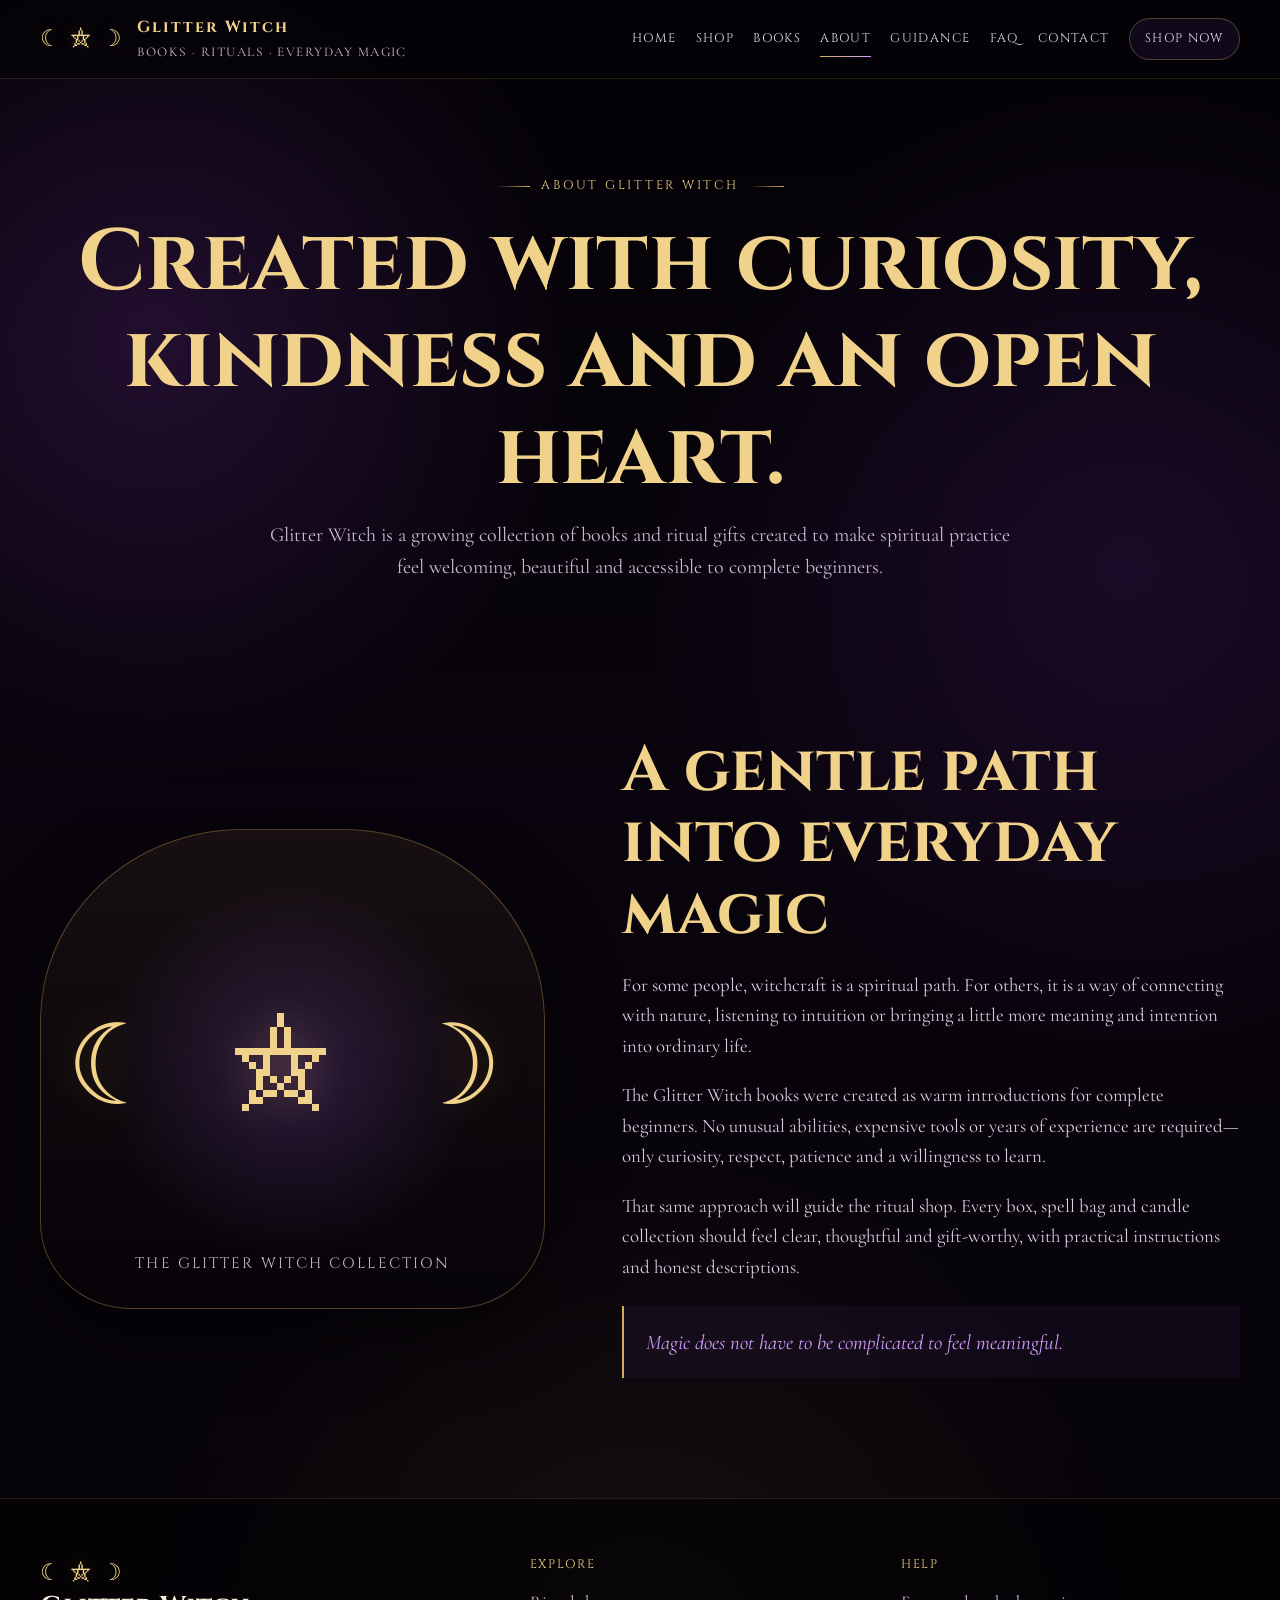
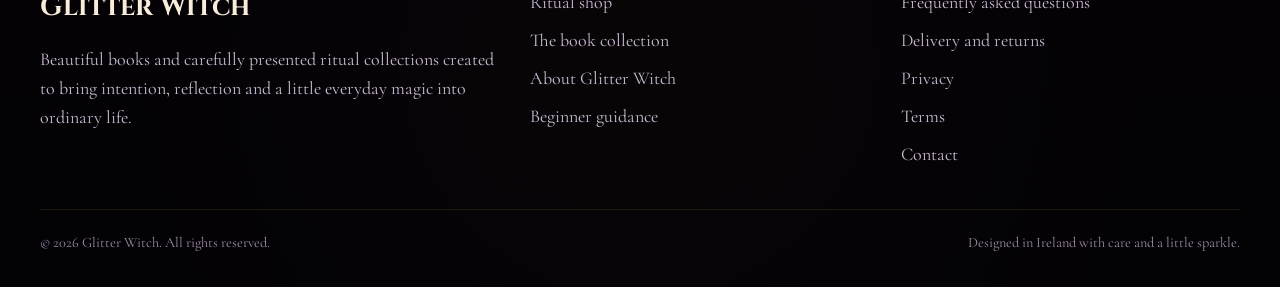
==== about.html @ 3c3cb236 "Add files via upload" ====
<!doctype html>
<html lang="en-IE">
<head>
  <meta charset="utf-8">
  <meta name="viewport" content="width=device-width, initial-scale=1">
  <title>About | Glitter Witch</title>
  <meta name="description" content="Learn about the gentle, beginner-friendly approach behind the Glitter Witch books and ritual collections.">
  <meta name="theme-color" content="#09040d">
  <link rel="stylesheet" href="styles.css">
</head>
<body>

<a class="skip-link" href="#main">Skip to content</a>
<header class="site-header">
  <div class="container nav-wrap">
    <a class="brand" href="index.html" aria-label="Glitter Witch home">
      <span class="brand-symbol" aria-hidden="true">☾ ⛤ ☽</span>
      <span class="brand-copy">
        <strong>Glitter Witch</strong>
        <span>Books · Rituals · Everyday Magic</span>
      </span>
    </a>
    <button class="menu-toggle" type="button" aria-expanded="false" aria-controls="site-navigation" aria-label="Open menu">☰</button>
    <nav class="site-nav" id="site-navigation" aria-label="Main navigation">
      <a href="index.html">Home</a>
      <a href="shop.html">Shop</a>
      <a href="books.html">Books</a>
      <a href="about.html" aria-current="page">About</a>
      <a href="guidance.html">Guidance</a>
      <a href="faq.html">FAQ</a>
      <a href="contact.html">Contact</a>
      <a class="nav-shop" href="shop.html">Shop now</a>
    </nav>
  </div>
</header>

<main id="main">

<section class="page-hero">
  <div class="container">
    <div class="eyebrow">About Glitter Witch</div>
    <h1>Created with curiosity, kindness and an open heart.</h1>
    <p>Glitter Witch is a growing collection of books and ritual gifts created to make spiritual practice feel welcoming, beautiful and accessible to complete beginners.</p>
  </div>
</section>
<section class="section">
  <div class="container story-grid">
    <div class="story-emblem reveal" aria-hidden="true">
      <div class="moon">☾ ⛤ ☽</div>
      <small>The Glitter Witch Collection</small>
    </div>
    <div class="prose reveal">
      <h2>A gentle path into everyday magic</h2>
      <p>For some people, witchcraft is a spiritual path. For others, it is a way of connecting with nature, listening to intuition or bringing a little more meaning and intention into ordinary life.</p>
      <p>The Glitter Witch books were created as warm introductions for complete beginners. No unusual abilities, expensive tools or years of experience are required—only curiosity, respect, patience and a willingness to learn.</p>
      <p>That same approach will guide the ritual shop. Every box, spell bag and candle collection should feel clear, thoughtful and gift-worthy, with practical instructions and honest descriptions.</p>
      <blockquote class="quote">Magic does not have to be complicated to feel meaningful.</blockquote>
    </div>
  </div>
</section>

</main>

<footer class="site-footer">
  <div class="container">
    <div class="footer-grid">
      <div class="footer-brand">
        <div class="brand-symbol" aria-hidden="true">☾ ⛤ ☽</div>
        <h2>Glitter Witch</h2>
        <p>Beautiful books and carefully presented ritual collections created to bring intention, reflection and a little everyday magic into ordinary life.</p>
      </div>
      <div>
        <div class="footer-title">Explore</div>
        <div class="footer-links">
          <a href="shop.html">Ritual shop</a>
          <a href="books.html">The book collection</a>
          <a href="about.html">About Glitter Witch</a>
          <a href="guidance.html">Beginner guidance</a>
        </div>
      </div>
      <div>
        <div class="footer-title">Help</div>
        <div class="footer-links">
          <a href="faq.html">Frequently asked questions</a>
          <a href="policies.html#delivery">Delivery and returns</a>
          <a href="policies.html#privacy">Privacy</a>
          <a href="policies.html#terms">Terms</a>
          <a href="contact.html">Contact</a>
        </div>
      </div>
    </div>
    <div class="footer-bottom">
      <span>© <span data-year></span> Glitter Witch. All rights reserved.</span>
      <span>Designed in Ireland with care and a little sparkle.</span>
    </div>
  </div>
</footer>
<script src="script.js"></script>

</body>
</html>
---- styles.css ----
@import url('https://fonts.googleapis.com/css2?family=Cinzel:wght@500;600;700&family=Cormorant+Garamond:ital,wght@0,400;0,500;0,600;1,500&display=swap');

:root {
  --ink: #050307;
  --ink-soft: #0d0713;
  --panel: rgba(19, 10, 27, 0.82);
  --panel-solid: #140b1d;
  --purple: #9b5de5;
  --purple-light: #d39cff;
  --purple-deep: #53277c;
  --gold: #d8aa54;
  --gold-light: #f1d28a;
  --cream: #f8edda;
  --muted: #cbbbd4;
  --line: rgba(216, 170, 84, 0.34);
  --shadow: 0 22px 70px rgba(0, 0, 0, 0.52);
  --radius: 24px;
  --max: 1200px;
}

* { box-sizing: border-box; }

html {
  scroll-behavior: smooth;
  background: var(--ink);
}

body {
  margin: 0;
  min-height: 100vh;
  color: var(--cream);
  background:
    radial-gradient(circle at 12% 18%, rgba(113, 48, 154, 0.26), transparent 27rem),
    radial-gradient(circle at 88% 30%, rgba(92, 35, 139, 0.22), transparent 30rem),
    radial-gradient(circle at 50% 88%, rgba(216, 170, 84, 0.08), transparent 32rem),
    linear-gradient(180deg, #040206 0%, #09040d 42%, #050307 100%);
  font-family: "Cormorant Garamond", Georgia, serif;
  font-size: 18px;
  line-height: 1.62;
  overflow-x: hidden;
}

body::before {
  content: "";
  position: fixed;
  inset: 0;
  pointer-events: none;
  opacity: 0.58;
  z-index: -1;
  background-image:
    radial-gradient(circle, rgba(255,255,255,.85) 0 1px, transparent 1.4px),
    radial-gradient(circle, rgba(214,164,255,.68) 0 1px, transparent 1.5px),
    radial-gradient(circle, rgba(241,210,138,.7) 0 1px, transparent 1.5px);
  background-size: 47px 47px, 73px 73px, 113px 113px;
  background-position: 8px 11px, 31px 14px, 22px 41px;
}

img {
  max-width: 100%;
  display: block;
}

a { color: inherit; }

button, input, textarea { font: inherit; }

::selection {
  background: var(--purple);
  color: white;
}

.skip-link {
  position: absolute;
  left: -9999px;
  top: 0;
  z-index: 9999;
  background: var(--gold-light);
  color: var(--ink);
  padding: .75rem 1rem;
}
.skip-link:focus { left: 1rem; top: 1rem; }

.container {
  width: min(calc(100% - 2rem), var(--max));
  margin-inline: auto;
}

.site-header {
  position: sticky;
  top: 0;
  z-index: 100;
  border-bottom: 1px solid rgba(216,170,84,.17);
  background: rgba(5, 3, 7, .76);
  backdrop-filter: blur(18px);
}

.nav-wrap {
  min-height: 78px;
  display: flex;
  align-items: center;
  justify-content: space-between;
  gap: 1rem;
}

.brand {
  display: inline-flex;
  align-items: center;
  gap: .82rem;
  text-decoration: none;
}

.brand-symbol {
  min-width: 84px;
  color: var(--gold-light);
  font-size: 1.42rem;
  letter-spacing: .08em;
  text-shadow: 0 0 18px rgba(216,170,84,.28);
}

.brand-copy strong {
  display: block;
  font-family: "Cinzel", serif;
  letter-spacing: .12em;
  font-size: 1rem;
  color: var(--gold-light);
}

.brand-copy span {
  display: block;
  margin-top: .05rem;
  color: var(--muted);
  font-size: .83rem;
  letter-spacing: .11em;
  text-transform: uppercase;
}

.site-nav {
  display: flex;
  align-items: center;
  gap: 1.2rem;
}

.site-nav a {
  position: relative;
  color: #eadff0;
  text-decoration: none;
  font-family: "Cinzel", serif;
  font-size: .78rem;
  letter-spacing: .11em;
  text-transform: uppercase;
}

.site-nav a::after {
  content: "";
  position: absolute;
  left: 0;
  right: 100%;
  bottom: -.48rem;
  height: 1px;
  background: linear-gradient(90deg, var(--gold), var(--purple-light));
  transition: right .25s ease;
}

.site-nav a:hover::after,
.site-nav a[aria-current="page"]::after { right: 0; }

.nav-shop {
  padding: .62rem .95rem;
  border: 1px solid var(--line);
  border-radius: 999px;
  background: rgba(155, 93, 229, .09);
}

.menu-toggle {
  display: none;
  width: 46px;
  height: 42px;
  border: 1px solid var(--line);
  border-radius: 12px;
  background: rgba(255,255,255,.03);
  color: var(--gold-light);
  cursor: pointer;
}

.hero {
  position: relative;
  min-height: calc(100vh - 78px);
  display: grid;
  align-items: center;
  padding: 5.5rem 0 5rem;
  isolation: isolate;
}

.hero::after {
  content: "";
  position: absolute;
  z-index: -1;
  inset: 10% -10% auto auto;
  width: 42rem;
  height: 42rem;
  border-radius: 50%;
  background: radial-gradient(circle, rgba(155,93,229,.22), transparent 66%);
  filter: blur(8px);
}

.hero-grid {
  display: grid;
  grid-template-columns: 1.04fr .96fr;
  gap: clamp(2.5rem, 6vw, 6rem);
  align-items: center;
}

.eyebrow {
  display: inline-flex;
  align-items: center;
  gap: .7rem;
  margin-bottom: 1.15rem;
  color: var(--gold-light);
  font-family: "Cinzel", serif;
  font-size: .78rem;
  letter-spacing: .22em;
  text-transform: uppercase;
}

.eyebrow::before,
.eyebrow::after {
  content: "";
  width: 34px;
  height: 1px;
  background: linear-gradient(90deg, transparent, var(--gold));
}

h1, h2, h3 {
  font-family: "Cinzel", serif;
  line-height: 1.12;
  margin-top: 0;
}

.hero h1 {
  max-width: 760px;
  margin-bottom: 1.2rem;
  font-size: clamp(3rem, 7vw, 6.4rem);
  font-weight: 600;
  letter-spacing: -.04em;
  background: linear-gradient(180deg, #fff8ea 5%, var(--gold-light) 42%, #b978dd 92%);
  -webkit-background-clip: text;
  background-clip: text;
  color: transparent;
  text-shadow: 0 0 48px rgba(155,93,229,.14);
}

.hero-lead {
  max-width: 680px;
  margin: 0 0 2rem;
  color: #ded0e5;
  font-size: clamp(1.2rem, 2vw, 1.48rem);
}

.button-row {
  display: flex;
  flex-wrap: wrap;
  gap: .9rem;
}

.btn {
  display: inline-flex;
  align-items: center;
  justify-content: center;
  min-height: 50px;
  padding: .82rem 1.35rem;
  border: 1px solid transparent;
  border-radius: 999px;
  text-decoration: none;
  font-family: "Cinzel", serif;
  font-size: .78rem;
  font-weight: 700;
  letter-spacing: .11em;
  text-transform: uppercase;
  transition: transform .22s ease, box-shadow .22s ease, background .22s ease;
}

.btn:hover {
  transform: translateY(-2px);
}

.btn-primary {
  color: #160b1d;
  background: linear-gradient(135deg, var(--gold-light), var(--gold) 50%, #ad7e34);
  box-shadow: 0 12px 34px rgba(216,170,84,.2);
}

.btn-primary:hover {
  box-shadow: 0 18px 42px rgba(216,170,84,.3);
}

.btn-secondary {
  color: var(--cream);
  border-color: rgba(211,156,255,.42);
  background: rgba(155,93,229,.08);
}

.btn-small {
  min-height: 42px;
  padding: .65rem 1rem;
  font-size: .7rem;
}

.hero-notes {
  display: flex;
  flex-wrap: wrap;
  gap: 1rem 1.7rem;
  margin-top: 2rem;
  color: var(--muted);
  font-size: .95rem;
}

.hero-notes span::before {
  content: "✦";
  margin-right: .55rem;
  color: var(--gold);
}

.hero-art {
  position: relative;
  min-height: 630px;
  display: grid;
  place-items: center;
}

.hero-aura {
  position: absolute;
  width: min(94%, 610px);
  aspect-ratio: 1;
  border: 1px solid rgba(216,170,84,.14);
  border-radius: 50%;
  box-shadow:
    0 0 0 28px rgba(155,93,229,.035),
    0 0 0 62px rgba(216,170,84,.025),
    inset 0 0 70px rgba(155,93,229,.16);
}

.hero-aura::before {
  content: "☾  ⛤  ☽";
  position: absolute;
  top: -1.2rem;
  left: 50%;
  transform: translateX(-50%);
  color: var(--gold-light);
  font-size: 1.9rem;
  letter-spacing: .25em;
  text-shadow: 0 0 18px rgba(216,170,84,.34);
  white-space: nowrap;
}

.main-cover {
  position: relative;
  z-index: 2;
  width: min(72%, 390px);
  border: 1px solid rgba(241,210,138,.55);
  border-radius: 8px;
  box-shadow:
    0 32px 80px rgba(0,0,0,.64),
    0 0 44px rgba(155,93,229,.24);
  transform: rotate(1.2deg);
}

.floating-cover {
  position: absolute;
  z-index: 1;
  width: min(31%, 170px);
  border: 1px solid rgba(241,210,138,.38);
  border-radius: 6px;
  box-shadow: 0 20px 55px rgba(0,0,0,.62);
}

.floating-cover.left {
  left: 0;
  bottom: 4%;
  transform: rotate(-8deg);
}

.floating-cover.right {
  right: 0;
  top: 8%;
  transform: rotate(8deg);
}

.release-badge {
  position: absolute;
  z-index: 3;
  right: 2%;
  bottom: 13%;
  width: 122px;
  aspect-ratio: 1;
  display: grid;
  place-items: center;
  padding: 1rem;
  border: 1px solid rgba(241,210,138,.55);
  border-radius: 50%;
  color: var(--gold-light);
  background: rgba(10,5,14,.92);
  box-shadow: 0 0 28px rgba(155,93,229,.28);
  font-family: "Cinzel", serif;
  font-size: .72rem;
  line-height: 1.4;
  text-align: center;
  text-transform: uppercase;
  letter-spacing: .11em;
}

.section {
  position: relative;
  padding: 6rem 0;
}

.section-dark {
  border-block: 1px solid rgba(216,170,84,.11);
  background:
    linear-gradient(180deg, rgba(255,255,255,.015), transparent),
    rgba(7,3,10,.62);
}

.section-heading {
  max-width: 760px;
  margin: 0 auto 3rem;
  text-align: center;
}

.section-symbol {
  display: block;
  margin-bottom: .8rem;
  color: var(--gold);
  font-size: 1.45rem;
  letter-spacing: .35em;
}

.section-heading h2 {
  margin-bottom: .8rem;
  color: var(--gold-light);
  font-size: clamp(2rem, 5vw, 3.6rem);
  font-weight: 600;
}

.section-heading p {
  margin: 0;
  color: var(--muted);
  font-size: 1.18rem;
}

.category-grid,
.product-grid {
  display: grid;
  grid-template-columns: repeat(4, minmax(0, 1fr));
  gap: 1.2rem;
}

.category-card,
.product-card,
.info-card {
  position: relative;
  overflow: hidden;
  min-height: 260px;
  padding: 1.55rem;
  border: 1px solid var(--line);
  border-radius: var(--radius);
  background:
    radial-gradient(circle at 80% 10%, rgba(155,93,229,.17), transparent 10rem),
    linear-gradient(145deg, rgba(31,16,42,.88), rgba(8,4,12,.9));
  box-shadow: var(--shadow);
  transition: transform .25s ease, border-color .25s ease;
}

.category-card:hover,
.product-card:hover,
.info-card:hover {
  transform: translateY(-6px);
  border-color: rgba(241,210,138,.58);
}

.category-card::after,
.product-card::after {
  content: "";
  position: absolute;
  inset: auto -20% -55% 20%;
  height: 180px;
  border-radius: 50%;
  background: radial-gradient(circle, rgba(155,93,229,.22), transparent 70%);
  pointer-events: none;
}

.card-icon {
  width: 60px;
  height: 60px;
  display: grid;
  place-items: center;
  margin-bottom: 1.2rem;
  border: 1px solid rgba(241,210,138,.35);
  border-radius: 50%;
  color: var(--gold-light);
  background: rgba(216,170,84,.05);
  font-size: 1.75rem;
}

.category-card h3,
.product-card h3,
.info-card h3 {
  margin-bottom: .55rem;
  color: #fbefd9;
  font-size: 1.28rem;
}

.category-card p,
.product-card p,
.info-card p {
  margin: 0;
  color: var(--muted);
}

.card-link {
  display: inline-block;
  margin-top: 1.1rem;
  color: var(--gold-light);
  font-family: "Cinzel", serif;
  font-size: .73rem;
  letter-spacing: .11em;
  text-transform: uppercase;
  text-decoration: none;
}

.book-grid {
  display: grid;
  grid-template-columns: repeat(6, minmax(0, 1fr));
  gap: 1.15rem;
  align-items: start;
}

.book-card {
  position: relative;
  text-align: center;
}

.book-cover-wrap {
  position: relative;
  overflow: hidden;
  border: 1px solid rgba(241,210,138,.33);
  border-radius: 8px;
  background: #0a050d;
  box-shadow: 0 18px 40px rgba(0,0,0,.52);
}

.book-cover-wrap::after {
  content: "";
  position: absolute;
  inset: 0;
  background: linear-gradient(115deg, transparent 30%, rgba(255,255,255,.12) 46%, transparent 62%);
  transform: translateX(-140%);
  transition: transform .7s ease;
}

.book-card:hover .book-cover-wrap::after {
  transform: translateX(140%);
}

.book-card img {
  width: 100%;
  aspect-ratio: 2 / 3;
  object-fit: cover;
  transition: transform .35s ease;
}

.book-card:hover img { transform: scale(1.025); }

.book-card h3 {
  margin: 1rem 0 .25rem;
  color: var(--gold-light);
  font-size: .9rem;
  letter-spacing: .04em;
}

.book-card p {
  margin: 0 0 .85rem;
  color: var(--muted);
  font-size: .95rem;
  line-height: 1.4;
}

.story-grid,
.split-grid {
  display: grid;
  grid-template-columns: .9fr 1.1fr;
  gap: clamp(2rem, 6vw, 5rem);
  align-items: center;
}

.story-emblem {
  position: relative;
  min-height: 480px;
  display: grid;
  place-items: center;
  border: 1px solid var(--line);
  border-radius: 40% 40% 18% 18%;
  background:
    radial-gradient(circle at center, rgba(155,93,229,.22), transparent 55%),
    linear-gradient(180deg, rgba(216,170,84,.07), rgba(6,3,9,.86));
  box-shadow: var(--shadow);
}

.story-emblem .moon {
  color: var(--gold-light);
  font-size: clamp(3.5rem, 9vw, 7rem);
  letter-spacing: .16em;
  text-shadow: 0 0 38px rgba(216,170,84,.28);
}

.story-emblem small {
  position: absolute;
  bottom: 2rem;
  color: var(--muted);
  font-family: "Cinzel", serif;
  letter-spacing: .14em;
  text-transform: uppercase;
}

.prose h2 {
  margin-bottom: 1rem;
  color: var(--gold-light);
  font-size: clamp(2.2rem, 5vw, 4rem);
}

.prose p {
  color: #d9cbe0;
  font-size: 1.18rem;
}

.quote {
  margin: 1.5rem 0;
  padding: 1.2rem 1.35rem;
  border-left: 2px solid var(--gold);
  color: var(--purple-light);
  background: rgba(155,93,229,.06);
  font-size: 1.3rem;
  font-style: italic;
}

.steps {
  counter-reset: steps;
  display: grid;
  grid-template-columns: repeat(3, 1fr);
  gap: 1.2rem;
}

.step {
  position: relative;
  padding: 2rem 1.55rem 1.55rem;
  border: 1px solid var(--line);
  border-radius: var(--radius);
  background: rgba(19,10,27,.72);
}

.step::before {
  counter-increment: steps;
  content: "0" counter(steps);
  position: absolute;
  top: -18px;
  left: 1.4rem;
  padding: .35rem .72rem;
  border: 1px solid rgba(241,210,138,.45);
  border-radius: 999px;
  color: var(--gold-light);
  background: var(--ink-soft);
  font-family: "Cinzel", serif;
  font-size: .72rem;
  letter-spacing: .12em;
}

.step h3 {
  color: var(--gold-light);
  font-size: 1.15rem;
}

.step p {
  margin-bottom: 0;
  color: var(--muted);
}

.cta-panel {
  position: relative;
  overflow: hidden;
  padding: clamp(2rem, 5vw, 4rem);
  border: 1px solid rgba(241,210,138,.45);
  border-radius: 32px;
  text-align: center;
  background:
    radial-gradient(circle at 20% 10%, rgba(155,93,229,.22), transparent 20rem),
    radial-gradient(circle at 90% 90%, rgba(216,170,84,.14), transparent 20rem),
    rgba(16,8,23,.88);
  box-shadow: var(--shadow);
}

.cta-panel h2 {
  margin-bottom: .8rem;
  color: var(--gold-light);
  font-size: clamp(2rem, 5vw, 3.6rem);
}

.cta-panel p {
  max-width: 650px;
  margin: 0 auto 1.4rem;
  color: var(--muted);
  font-size: 1.16rem;
}

.page-hero {
  padding: 5.5rem 0 3.5rem;
  text-align: center;
}

.page-hero h1 {
  margin-bottom: .85rem;
  color: var(--gold-light);
  font-size: clamp(2.8rem, 7vw, 5.4rem);
}

.page-hero p {
  max-width: 760px;
  margin: 0 auto;
  color: var(--muted);
  font-size: 1.25rem;
}

.book-list {
  display: grid;
  gap: 2rem;
}

.book-feature {
  display: grid;
  grid-template-columns: 260px 1fr;
  gap: 2rem;
  padding: 1.4rem;
  border: 1px solid var(--line);
  border-radius: var(--radius);
  background: rgba(18,9,25,.78);
  box-shadow: var(--shadow);
}

.book-feature img {
  width: 100%;
  border: 1px solid rgba(241,210,138,.35);
  border-radius: 7px;
}

.book-feature h2 {
  margin-bottom: .4rem;
  color: var(--gold-light);
  font-size: 1.8rem;
}

.book-feature .volume {
  color: var(--purple-light);
  font-family: "Cinzel", serif;
  font-size: .76rem;
  letter-spacing: .15em;
  text-transform: uppercase;
}

.book-feature p { color: var(--muted); }

.badge {
  display: inline-block;
  margin-bottom: .8rem;
  padding: .32rem .65rem;
  border: 1px solid var(--line);
  border-radius: 999px;
  color: var(--gold-light);
  font-family: "Cinzel", serif;
  font-size: .68rem;
  letter-spacing: .1em;
  text-transform: uppercase;
}

.product-grid {
  grid-template-columns: repeat(3, minmax(0, 1fr));
}

.product-card {
  min-height: 310px;
}

.product-card .status {
  display: inline-block;
  margin-top: 1.2rem;
  padding: .35rem .68rem;
  border: 1px solid rgba(211,156,255,.3);
  border-radius: 999px;
  color: var(--purple-light);
  font-family: "Cinzel", serif;
  font-size: .67rem;
  letter-spacing: .1em;
  text-transform: uppercase;
}

.shopify-zone {
  margin-top: 3rem;
  padding: 2.25rem;
  border: 1px dashed rgba(241,210,138,.4);
  border-radius: var(--radius);
  text-align: center;
  background: rgba(14,7,20,.68);
}

.shopify-zone strong {
  display: block;
  margin-bottom: .4rem;
  color: var(--gold-light);
  font-family: "Cinzel", serif;
}

.shopify-zone p {
  margin: 0;
  color: var(--muted);
}

.faq-list {
  max-width: 900px;
  margin-inline: auto;
}

details {
  margin-bottom: .9rem;
  border: 1px solid var(--line);
  border-radius: 16px;
  background: rgba(18,9,25,.72);
}

summary {
  cursor: pointer;
  padding: 1.15rem 1.3rem;
  color: var(--gold-light);
  font-family: "Cinzel", serif;
  font-size: .95rem;
  list-style: none;
}

summary::-webkit-details-marker { display: none; }

summary::after {
  content: "+";
  float: right;
  color: var(--purple-light);
}

details[open] summary::after { content: "−"; }

details p {
  margin: 0;
  padding: 0 1.3rem 1.25rem;
  color: var(--muted);
}

.notice {
  padding: 1rem 1.2rem;
  border: 1px solid rgba(241,210,138,.35);
  border-radius: 14px;
  color: #e8d9ed;
  background: rgba(216,170,84,.06);
}

.contact-card {
  max-width: 760px;
  margin-inline: auto;
  padding: clamp(1.5rem, 5vw, 3rem);
  border: 1px solid var(--line);
  border-radius: var(--radius);
  background: rgba(18,9,25,.78);
  box-shadow: var(--shadow);
  text-align: center;
}

.contact-card h2 { color: var(--gold-light); }
.contact-card p { color: var(--muted); }

.site-footer {
  padding: 3.5rem 0 2rem;
  border-top: 1px solid rgba(216,170,84,.16);
  background: rgba(3,2,5,.72);
}

.footer-grid {
  display: grid;
  grid-template-columns: 1.35fr 1fr 1fr;
  gap: 2rem;
}

.footer-brand p {
  max-width: 480px;
  color: var(--muted);
}

.footer-title {
  margin-bottom: .8rem;
  color: var(--gold-light);
  font-family: "Cinzel", serif;
  font-size: .78rem;
  letter-spacing: .13em;
  text-transform: uppercase;
}

.footer-links {
  display: grid;
  gap: .55rem;
}

.footer-links a {
  color: var(--muted);
  text-decoration: none;
}

.footer-links a:hover { color: var(--gold-light); }

.footer-bottom {
  display: flex;
  justify-content: space-between;
  gap: 1rem;
  margin-top: 2.5rem;
  padding-top: 1.3rem;
  border-top: 1px solid rgba(216,170,84,.12);
  color: #9f8ca9;
  font-size: .9rem;
}

.reveal {
  opacity: 0;
  transform: translateY(22px);
  transition: opacity .7s ease, transform .7s ease;
}

.reveal.visible {
  opacity: 1;
  transform: translateY(0);
}

@media (max-width: 1040px) {
  .book-grid { grid-template-columns: repeat(3, 1fr); }
  .category-grid { grid-template-columns: repeat(2, 1fr); }
  .product-grid { grid-template-columns: repeat(2, 1fr); }
  .hero-art { min-height: 560px; }
}

@media (max-width: 820px) {
  .menu-toggle { display: inline-grid; place-items: center; }
  .site-nav {
    position: absolute;
    left: 1rem;
    right: 1rem;
    top: calc(100% + .5rem);
    display: none;
    flex-direction: column;
    align-items: stretch;
    padding: 1rem;
    border: 1px solid var(--line);
    border-radius: 18px;
    background: rgba(8,4,12,.97);
    box-shadow: var(--shadow);
  }
  .site-nav.open { display: flex; }
  .site-nav a { padding: .7rem .6rem; }
  .hero { padding-top: 3.5rem; }
  .hero-grid,
  .story-grid,
  .split-grid {
    grid-template-columns: 1fr;
  }
  .hero-copy { text-align: center; }
  .hero-lead { margin-inline: auto; }
  .button-row,
  .hero-notes { justify-content: center; }
  .hero-art { min-height: 580px; }
  .steps { grid-template-columns: 1fr; gap: 2rem; }
  .book-feature { grid-template-columns: 190px 1fr; }
  .footer-grid { grid-template-columns: 1fr 1fr; }
  .footer-brand { grid-column: 1 / -1; }
}

@media (max-width: 580px) {
  body { font-size: 17px; }
  .brand-copy span { display: none; }
  .brand-symbol { min-width: auto; font-size: 1.15rem; }
  .hero h1 { font-size: clamp(2.75rem, 15vw, 4.2rem); }
  .hero-art { min-height: 480px; }
  .main-cover { width: 68%; }
  .floating-cover { width: 29%; }
  .release-badge { width: 94px; font-size: .58rem; }
  .category-grid,
  .product-grid,
  .book-grid { grid-template-columns: 1fr 1fr; }
  .category-card { min-height: 230px; }
  .book-feature { grid-template-columns: 1fr; }
  .book-feature img { max-width: 280px; margin-inline: auto; }
  .footer-grid { grid-template-columns: 1fr; }
  .footer-brand { grid-column: auto; }
  .footer-bottom { flex-direction: column; }
}

@media (max-width: 390px) {
  .category-grid,
  .product-grid,
  .book-grid { grid-template-columns: 1fr; }
}

@media (prefers-reduced-motion: reduce) {
  html { scroll-behavior: auto; }
  *, *::before, *::after {
    animation-duration: .01ms !important;
    transition-duration: .01ms !important;
  }
  .reveal {
    opacity: 1;
    transform: none;
  }
}
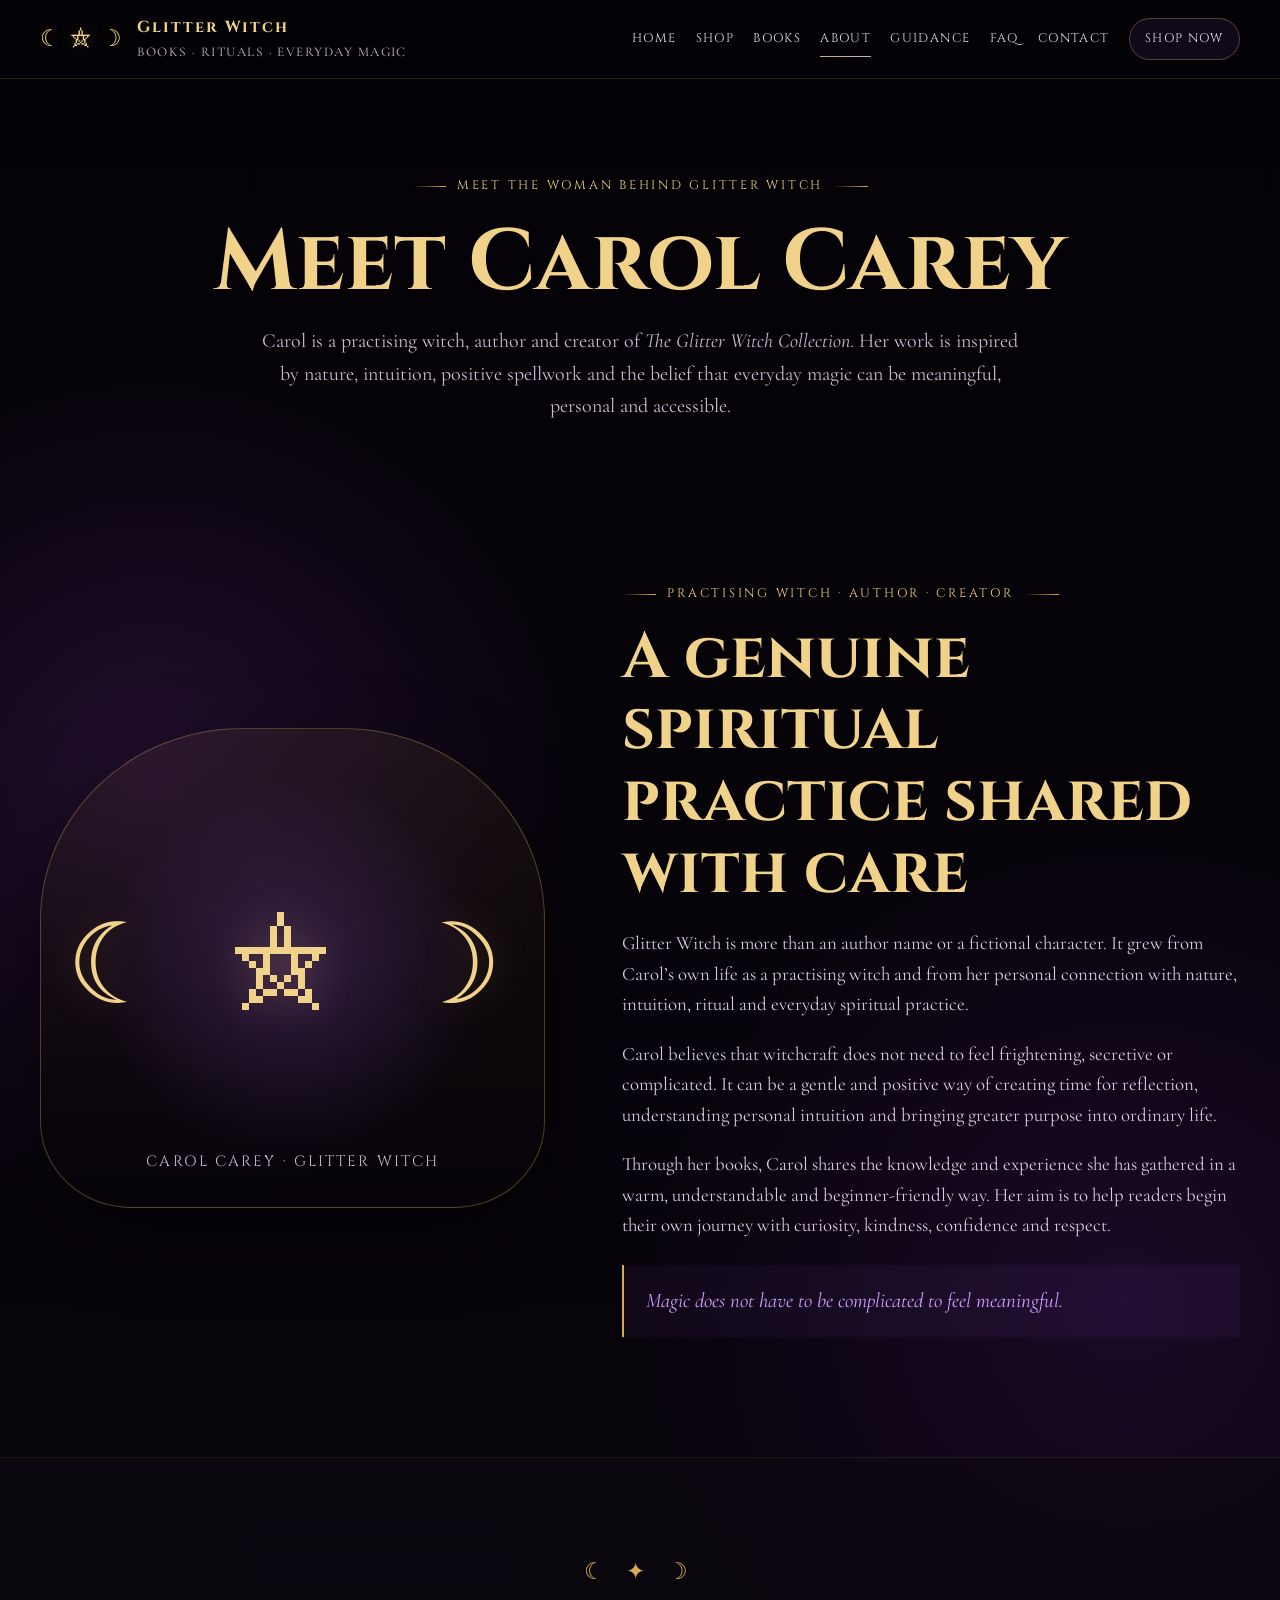
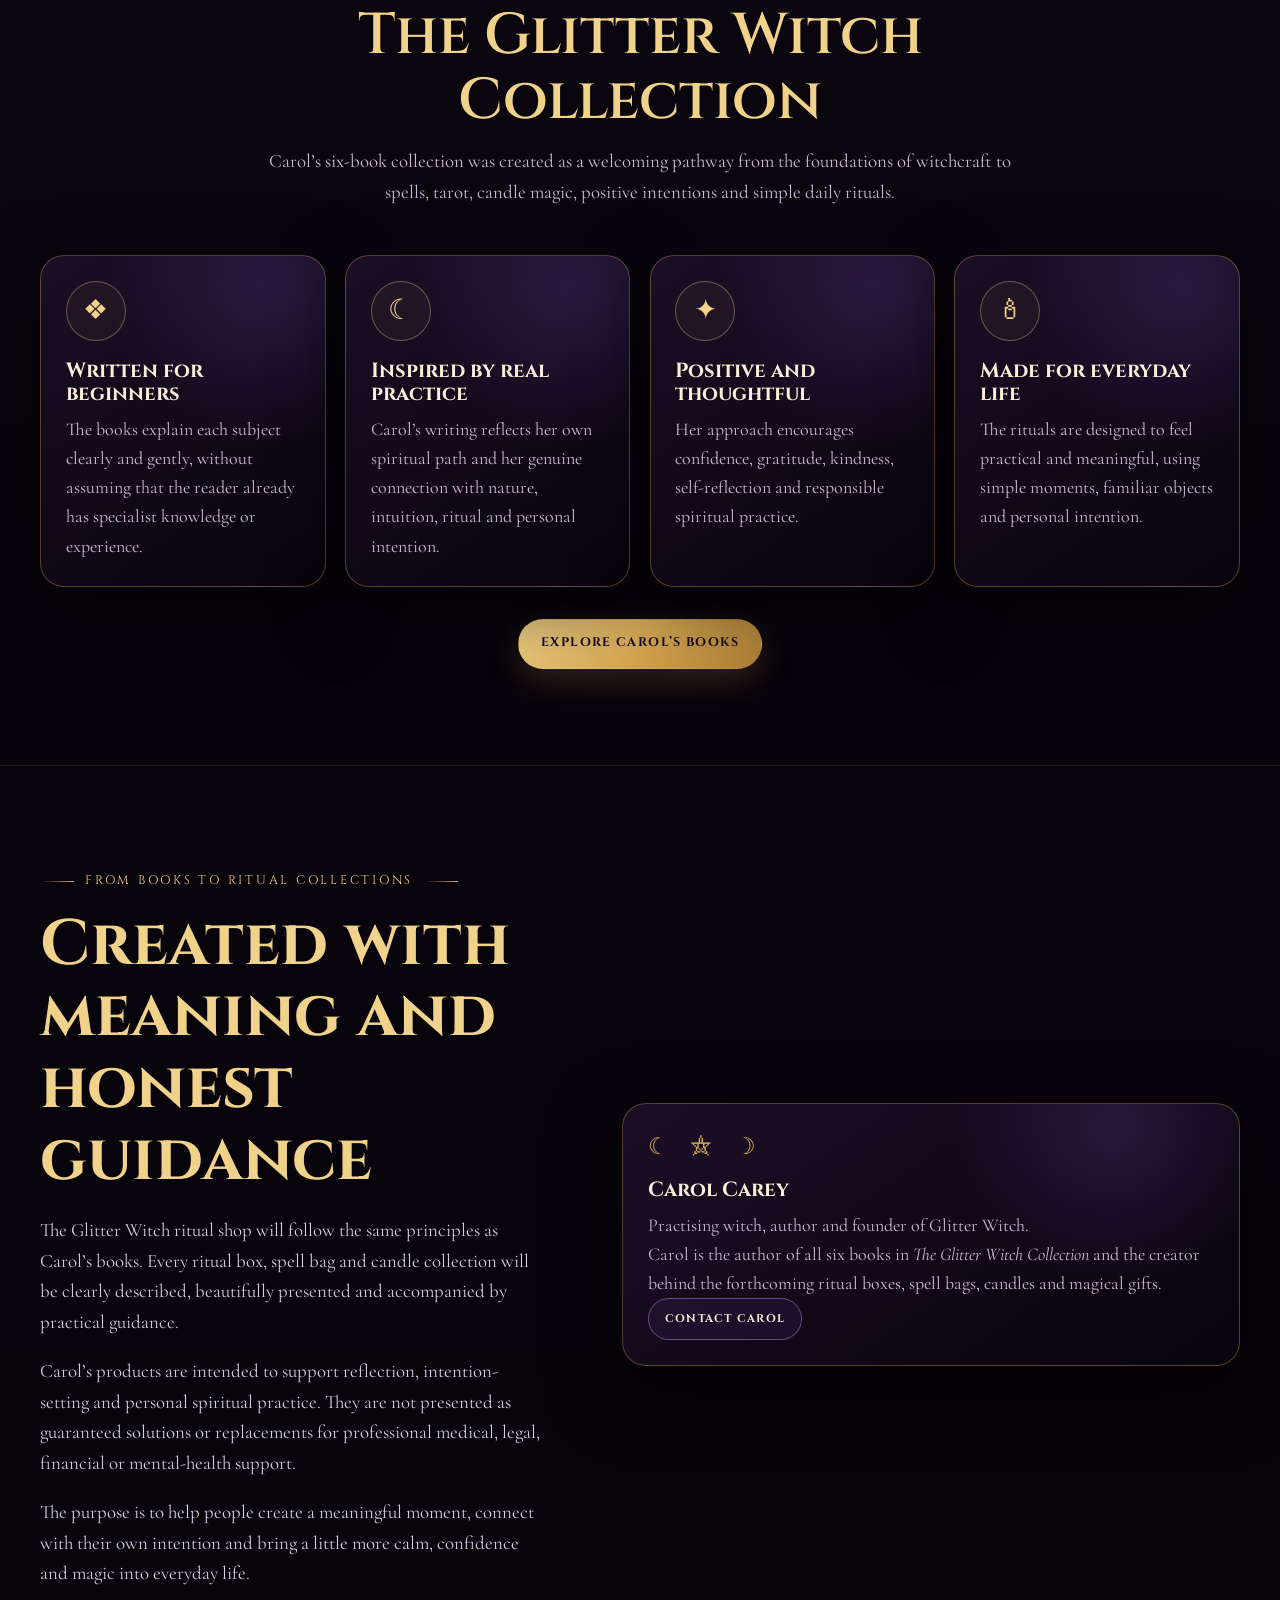
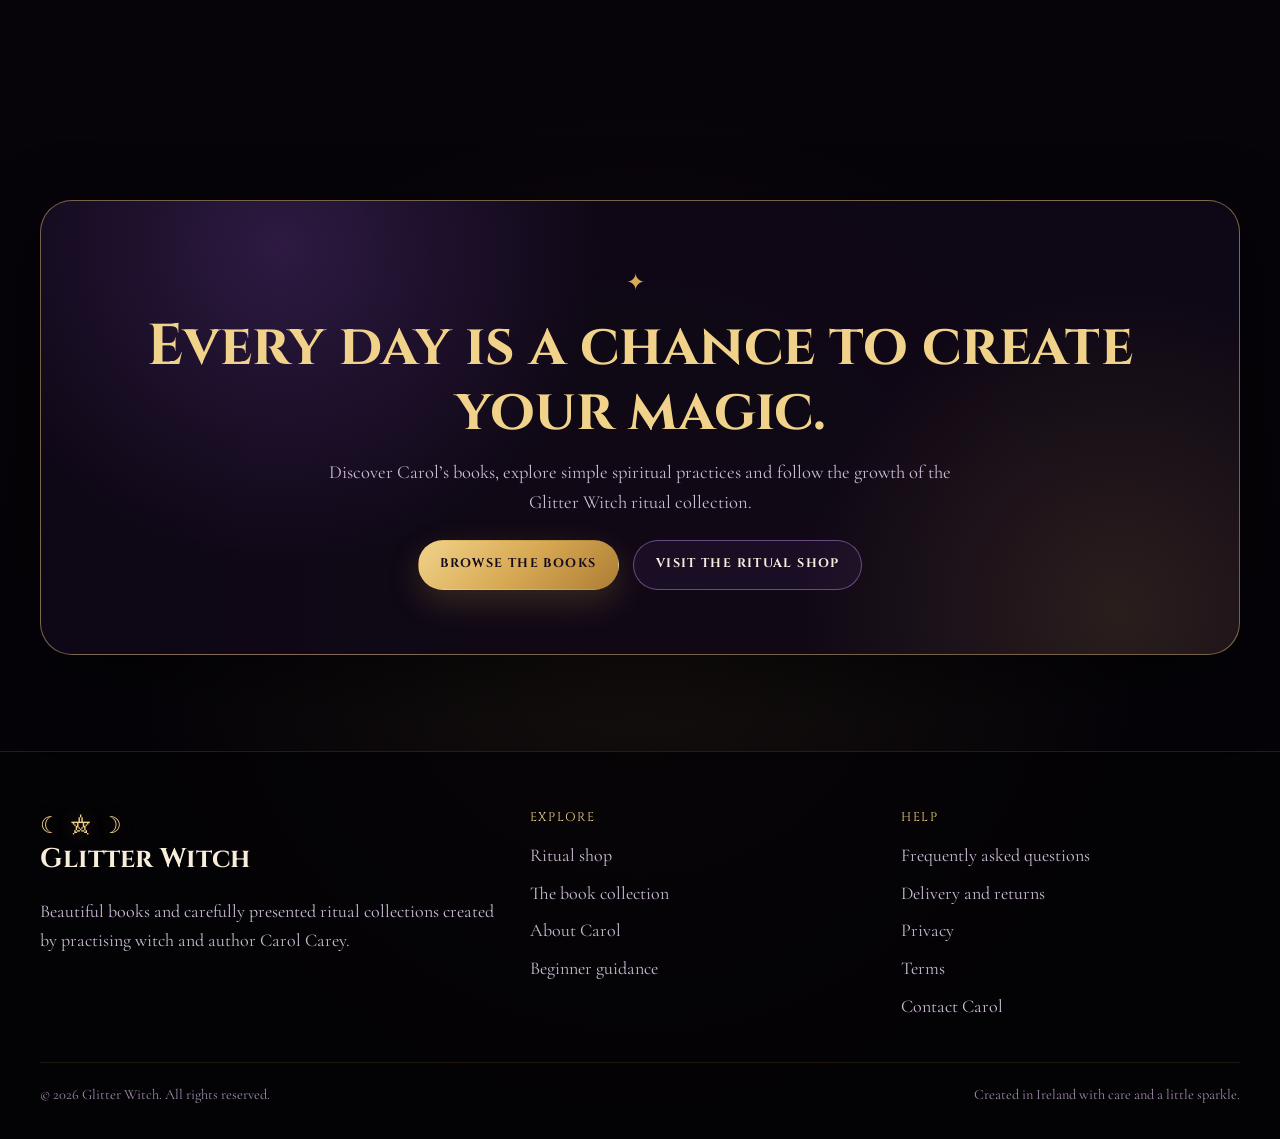
==== commit b746caf3: "Update about.html" ====
--- a/about.html
+++ b/about.html
@@ -3,25 +3,50 @@
 <head>
   <meta charset="utf-8">
   <meta name="viewport" content="width=device-width, initial-scale=1">
-  <title>About | Glitter Witch</title>
-  <meta name="description" content="Learn about the gentle, beginner-friendly approach behind the Glitter Witch books and ritual collections.">
+
+  <title>About Carol Carey | Glitter Witch</title>
+
+  <meta
+    name="description"
+    content="Meet Carol Carey, the practising witch, author and creator behind the Glitter Witch book collection, ritual boxes and everyday magical practice."
+  >
+
   <meta name="theme-color" content="#09040d">
+
   <link rel="stylesheet" href="styles.css">
 </head>
+
 <body>
 
 <a class="skip-link" href="#main">Skip to content</a>
+
 <header class="site-header">
   <div class="container nav-wrap">
+
     <a class="brand" href="index.html" aria-label="Glitter Witch home">
       <span class="brand-symbol" aria-hidden="true">☾ ⛤ ☽</span>
+
       <span class="brand-copy">
         <strong>Glitter Witch</strong>
         <span>Books · Rituals · Everyday Magic</span>
       </span>
     </a>
-    <button class="menu-toggle" type="button" aria-expanded="false" aria-controls="site-navigation" aria-label="Open menu">☰</button>
-    <nav class="site-nav" id="site-navigation" aria-label="Main navigation">
+
+    <button
+      class="menu-toggle"
+      type="button"
+      aria-expanded="false"
+      aria-controls="site-navigation"
+      aria-label="Open menu"
+    >
+      ☰
+    </button>
+
+    <nav
+      class="site-nav"
+      id="site-navigation"
+      aria-label="Main navigation"
+    >
       <a href="index.html">Home</a>
       <a href="shop.html">Shop</a>
       <a href="books.html">Books</a>
@@ -31,70 +56,306 @@
       <a href="contact.html">Contact</a>
       <a class="nav-shop" href="shop.html">Shop now</a>
     </nav>
+
   </div>
 </header>
 
 <main id="main">
 
-<section class="page-hero">
-  <div class="container">
-    <div class="eyebrow">About Glitter Witch</div>
-    <h1>Created with curiosity, kindness and an open heart.</h1>
-    <p>Glitter Witch is a growing collection of books and ritual gifts created to make spiritual practice feel welcoming, beautiful and accessible to complete beginners.</p>
-  </div>
-</section>
-<section class="section">
-  <div class="container story-grid">
-    <div class="story-emblem reveal" aria-hidden="true">
-      <div class="moon">☾ ⛤ ☽</div>
-      <small>The Glitter Witch Collection</small>
-    </div>
-    <div class="prose reveal">
-      <h2>A gentle path into everyday magic</h2>
-      <p>For some people, witchcraft is a spiritual path. For others, it is a way of connecting with nature, listening to intuition or bringing a little more meaning and intention into ordinary life.</p>
-      <p>The Glitter Witch books were created as warm introductions for complete beginners. No unusual abilities, expensive tools or years of experience are required—only curiosity, respect, patience and a willingness to learn.</p>
-      <p>That same approach will guide the ritual shop. Every box, spell bag and candle collection should feel clear, thoughtful and gift-worthy, with practical instructions and honest descriptions.</p>
-      <blockquote class="quote">Magic does not have to be complicated to feel meaningful.</blockquote>
-    </div>
-  </div>
-</section>
+  <section class="page-hero">
+    <div class="container">
+
+      <div class="eyebrow">
+        Meet the woman behind Glitter Witch
+      </div>
+
+      <h1>Meet Carol Carey</h1>
+
+      <p>
+        Carol is a practising witch, author and creator of
+        <em>The Glitter Witch Collection</em>. Her work is inspired by
+        nature, intuition, positive spellwork and the belief that everyday
+        magic can be meaningful, personal and accessible.
+      </p>
+
+    </div>
+  </section>
+
+  <section class="section">
+    <div class="container story-grid">
+
+      <div class="story-emblem reveal" aria-hidden="true">
+        <div class="moon">☾ ⛤ ☽</div>
+        <small>Carol Carey · Glitter Witch</small>
+      </div>
+
+      <div class="prose reveal">
+
+        <div class="eyebrow">
+          Practising witch · Author · Creator
+        </div>
+
+        <h2>A genuine spiritual practice shared with care</h2>
+
+        <p>
+          Glitter Witch is more than an author name or a fictional character.
+          It grew from Carol’s own life as a practising witch and from her
+          personal connection with nature, intuition, ritual and everyday
+          spiritual practice.
+        </p>
+
+        <p>
+          Carol believes that witchcraft does not need to feel frightening,
+          secretive or complicated. It can be a gentle and positive way of
+          creating time for reflection, understanding personal intuition and
+          bringing greater purpose into ordinary life.
+        </p>
+
+        <p>
+          Through her books, Carol shares the knowledge and experience she has
+          gathered in a warm, understandable and beginner-friendly way. Her aim
+          is to help readers begin their own journey with curiosity, kindness,
+          confidence and respect.
+        </p>
+
+        <blockquote class="quote">
+          Magic does not have to be complicated to feel meaningful.
+        </blockquote>
+
+      </div>
+
+    </div>
+  </section>
+
+  <section class="section section-dark">
+    <div class="container">
+
+      <div class="section-heading reveal">
+        <span class="section-symbol" aria-hidden="true">
+          ☾ ✦ ☽
+        </span>
+
+        <h2>The Glitter Witch Collection</h2>
+
+        <p>
+          Carol’s six-book collection was created as a welcoming pathway from
+          the foundations of witchcraft to spells, tarot, candle magic,
+          positive intentions and simple daily rituals.
+        </p>
+      </div>
+
+      <div class="category-grid">
+
+        <article class="info-card reveal">
+          <div class="card-icon" aria-hidden="true">❖</div>
+
+          <h3>Written for beginners</h3>
+
+          <p>
+            The books explain each subject clearly and gently, without assuming
+            that the reader already has specialist knowledge or experience.
+          </p>
+        </article>
+
+        <article class="info-card reveal">
+          <div class="card-icon" aria-hidden="true">☾</div>
+
+          <h3>Inspired by real practice</h3>
+
+          <p>
+            Carol’s writing reflects her own spiritual path and her genuine
+            connection with nature, intuition, ritual and personal intention.
+          </p>
+        </article>
+
+        <article class="info-card reveal">
+          <div class="card-icon" aria-hidden="true">✦</div>
+
+          <h3>Positive and thoughtful</h3>
+
+          <p>
+            Her approach encourages confidence, gratitude, kindness,
+            self-reflection and responsible spiritual practice.
+          </p>
+        </article>
+
+        <article class="info-card reveal">
+          <div class="card-icon" aria-hidden="true">🕯</div>
+
+          <h3>Made for everyday life</h3>
+
+          <p>
+            The rituals are designed to feel practical and meaningful, using
+            simple moments, familiar objects and personal intention.
+          </p>
+        </article>
+
+      </div>
+
+      <div
+        class="button-row"
+        style="justify-content: center; margin-top: 2rem;"
+      >
+        <a class="btn btn-primary" href="books.html">
+          Explore Carol’s books
+        </a>
+      </div>
+
+    </div>
+  </section>
+
+  <section class="section">
+    <div class="container split-grid">
+
+      <div class="prose reveal">
+
+        <div class="eyebrow">
+          From books to ritual collections
+        </div>
+
+        <h2>Created with meaning and honest guidance</h2>
+
+        <p>
+          The Glitter Witch ritual shop will follow the same principles as
+          Carol’s books. Every ritual box, spell bag and candle collection will
+          be clearly described, beautifully presented and accompanied by
+          practical guidance.
+        </p>
+
+        <p>
+          Carol’s products are intended to support reflection,
+          intention-setting and personal spiritual practice. They are not
+          presented as guaranteed solutions or replacements for professional
+          medical, legal, financial or mental-health support.
+        </p>
+
+        <p>
+          The purpose is to help people create a meaningful moment, connect
+          with their own intention and bring a little more calm, confidence and
+          magic into everyday life.
+        </p>
+
+      </div>
+
+      <div class="info-card reveal">
+
+        <span class="section-symbol" aria-hidden="true">
+          ☾ ⛤ ☽
+        </span>
+
+        <h3>Carol Carey</h3>
+
+        <p>
+          Practising witch, author and founder of Glitter Witch.
+        </p>
+
+        <p>
+          Carol is the author of all six books in
+          <em>The Glitter Witch Collection</em> and the creator behind the
+          forthcoming ritual boxes, spell bags, candles and magical gifts.
+        </p>
+
+        <a class="btn btn-secondary btn-small" href="contact.html">
+          Contact Carol
+        </a>
+
+      </div>
+
+    </div>
+  </section>
+
+  <section class="section">
+    <div class="container">
+
+      <div class="cta-panel reveal">
+
+        <span class="section-symbol" aria-hidden="true">
+          ✦
+        </span>
+
+        <h2>Every day is a chance to create your magic.</h2>
+
+        <p>
+          Discover Carol’s books, explore simple spiritual practices and follow
+          the growth of the Glitter Witch ritual collection.
+        </p>
+
+        <div
+          class="button-row"
+          style="justify-content: center;"
+        >
+          <a class="btn btn-primary" href="books.html">
+            Browse the books
+          </a>
+
+          <a class="btn btn-secondary" href="shop.html">
+            Visit the ritual shop
+          </a>
+        </div>
+
+      </div>
+
+    </div>
+  </section>
 
 </main>
 
 <footer class="site-footer">
   <div class="container">
+
     <div class="footer-grid">
+
       <div class="footer-brand">
-        <div class="brand-symbol" aria-hidden="true">☾ ⛤ ☽</div>
+        <div class="brand-symbol" aria-hidden="true">
+          ☾ ⛤ ☽
+        </div>
+
         <h2>Glitter Witch</h2>
-        <p>Beautiful books and carefully presented ritual collections created to bring intention, reflection and a little everyday magic into ordinary life.</p>
-      </div>
+
+        <p>
+          Beautiful books and carefully presented ritual collections created
+          by practising witch and author Carol Carey.
+        </p>
+      </div>
+
       <div>
         <div class="footer-title">Explore</div>
+
         <div class="footer-links">
           <a href="shop.html">Ritual shop</a>
           <a href="books.html">The book collection</a>
-          <a href="about.html">About Glitter Witch</a>
+          <a href="about.html">About Carol</a>
           <a href="guidance.html">Beginner guidance</a>
         </div>
       </div>
+
       <div>
         <div class="footer-title">Help</div>
+
         <div class="footer-links">
           <a href="faq.html">Frequently asked questions</a>
           <a href="policies.html#delivery">Delivery and returns</a>
           <a href="policies.html#privacy">Privacy</a>
           <a href="policies.html#terms">Terms</a>
-          <a href="contact.html">Contact</a>
-        </div>
-      </div>
-    </div>
+          <a href="contact.html">Contact Carol</a>
+        </div>
+      </div>
+
+    </div>
+
     <div class="footer-bottom">
-      <span>© <span data-year></span> Glitter Witch. All rights reserved.</span>
-      <span>Designed in Ireland with care and a little sparkle.</span>
-    </div>
+      <span>
+        © <span data-year></span> Glitter Witch. All rights reserved.
+      </span>
+
+      <span>
+        Created in Ireland with care and a little sparkle.
+      </span>
+    </div>
+
   </div>
 </footer>
+
 <script src="script.js"></script>
 
 </body>
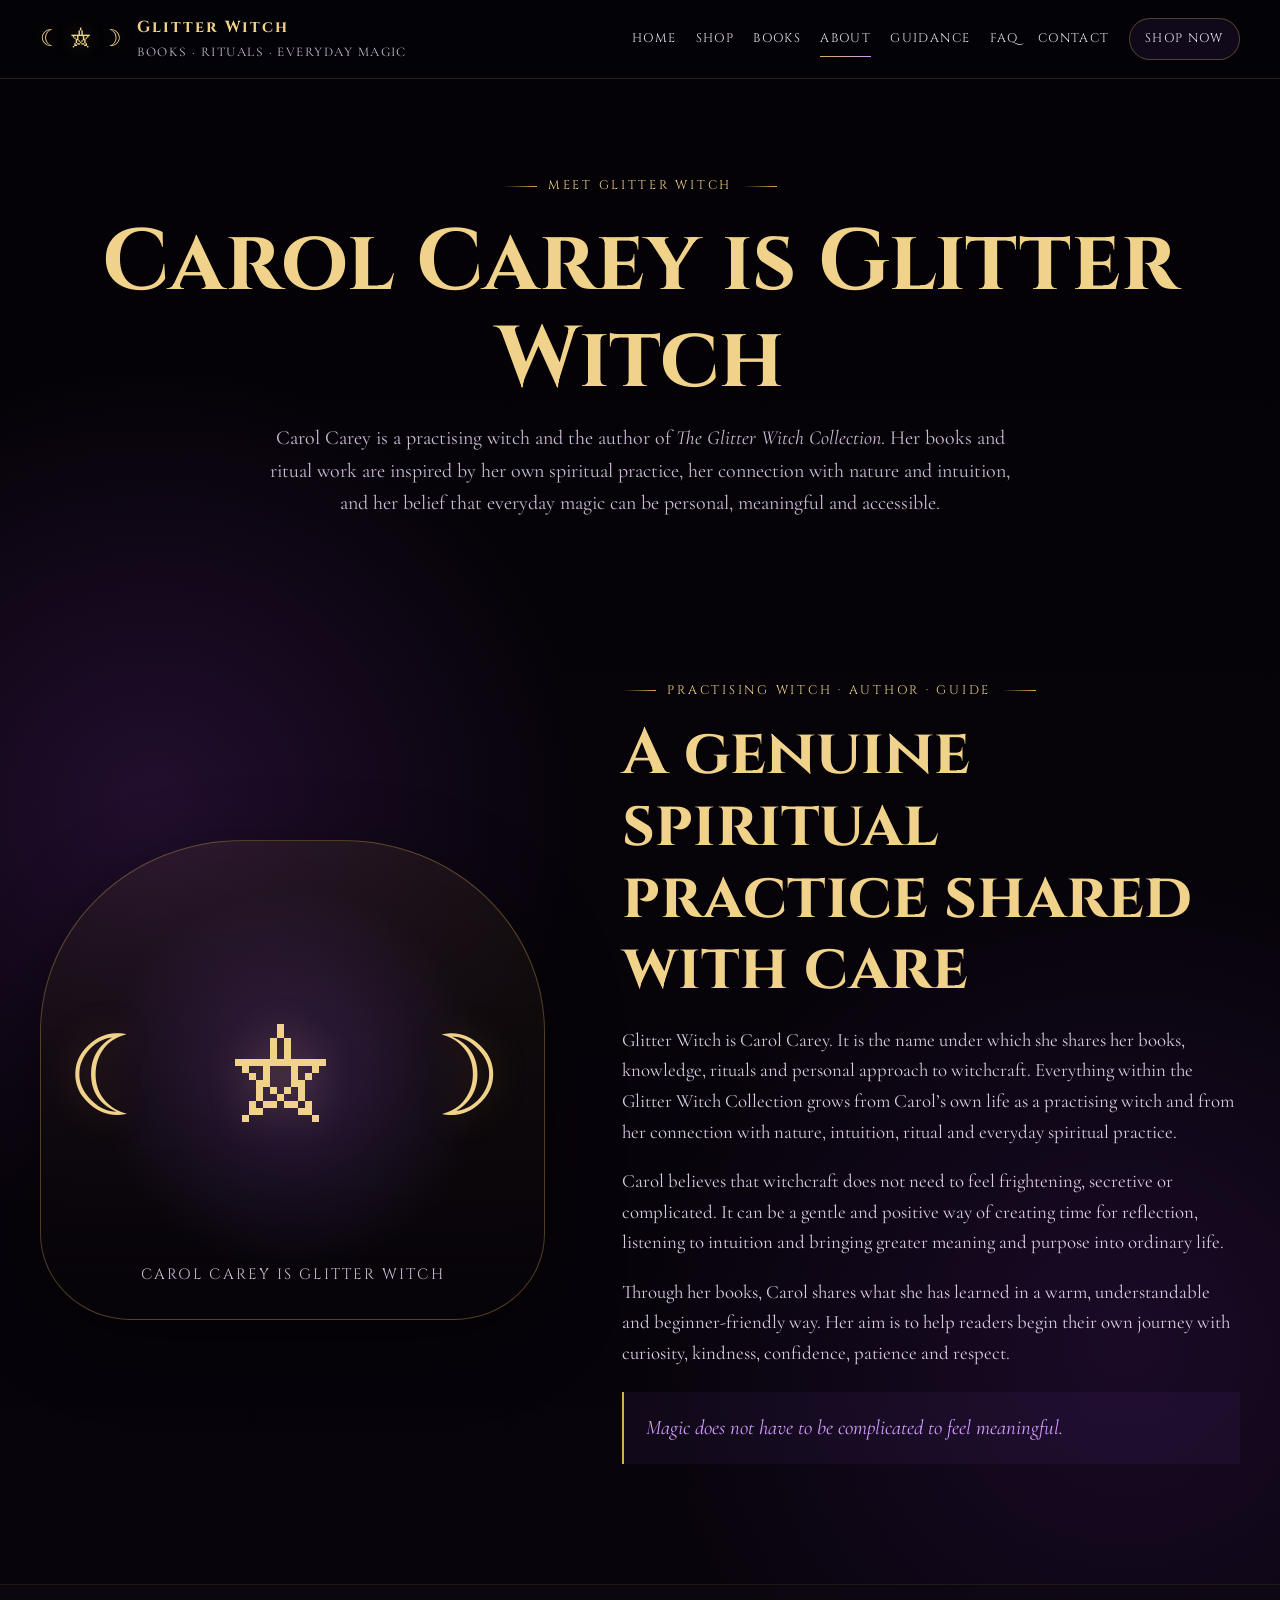
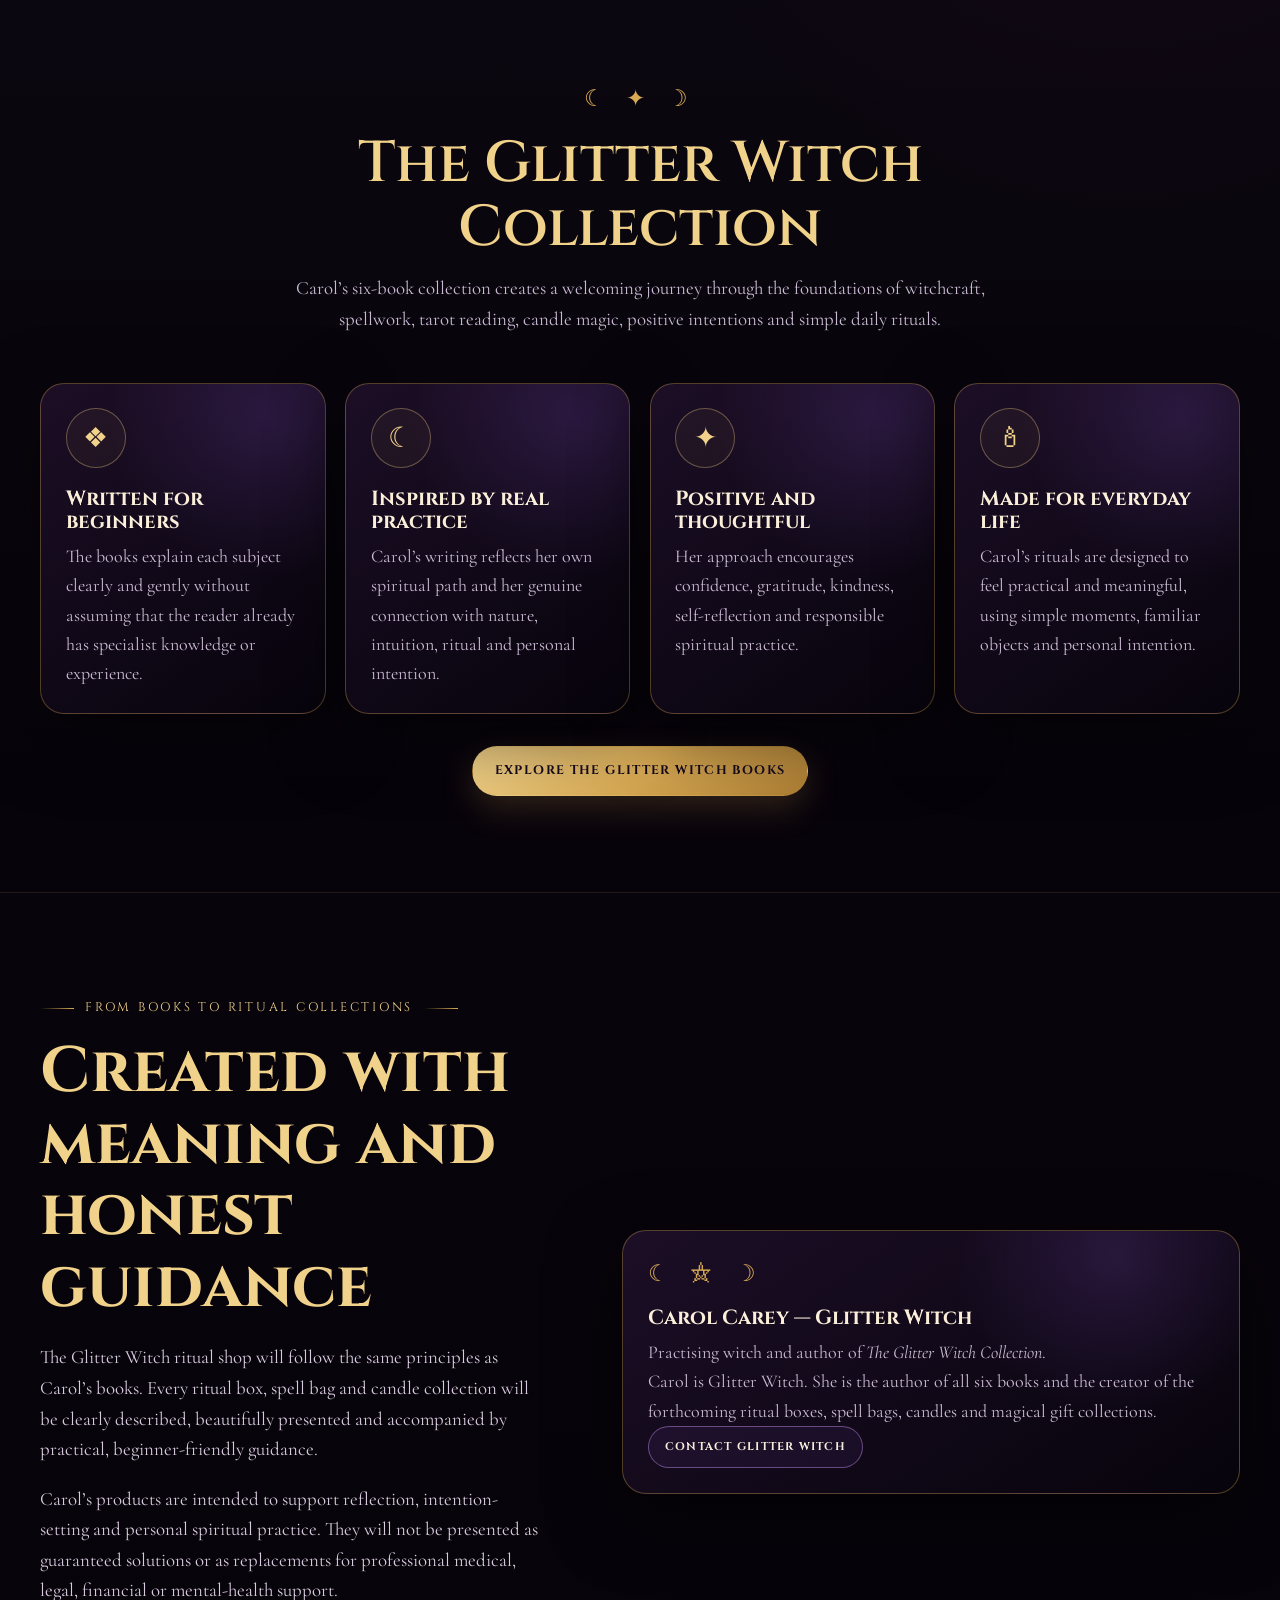
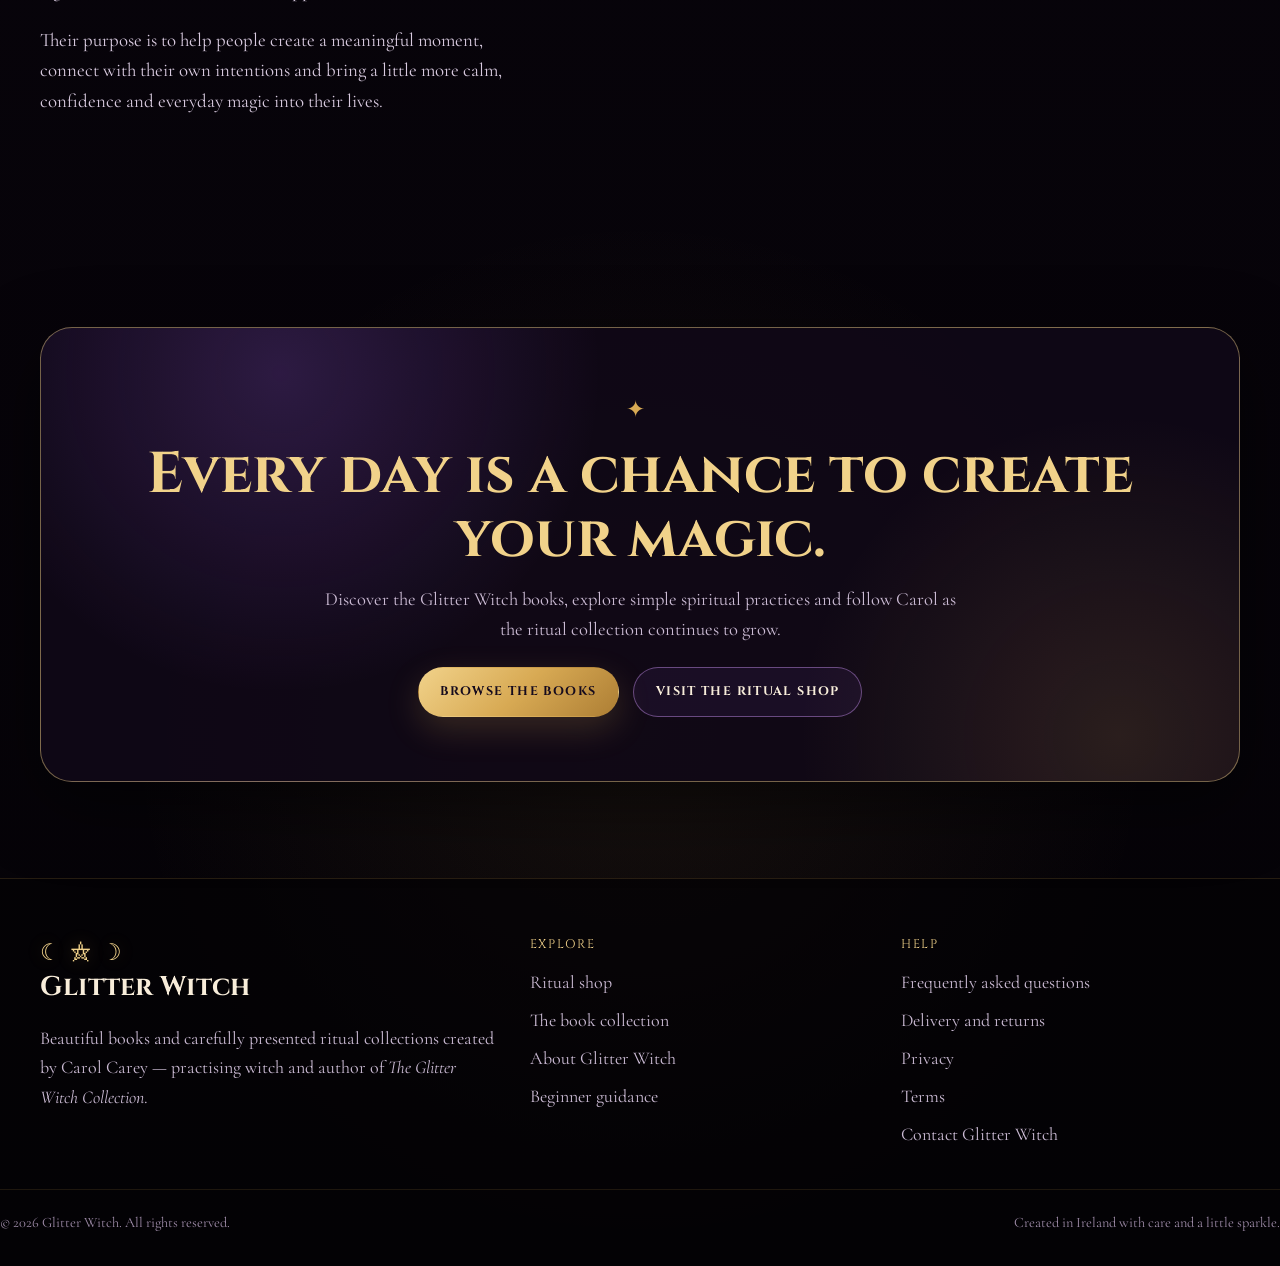
==== commit d077cfa6: "Update about.html" ====
--- a/about.html
+++ b/about.html
@@ -4,11 +4,11 @@
   <meta charset="utf-8">
   <meta name="viewport" content="width=device-width, initial-scale=1">
 
-  <title>About Carol Carey | Glitter Witch</title>
+  <title>About Glitter Witch | Carol Carey</title>
 
   <meta
     name="description"
-    content="Meet Carol Carey, the practising witch, author and creator behind the Glitter Witch book collection, ritual boxes and everyday magical practice."
+    content="Meet Glitter Witch, Carol Carey — a practising witch and author of The Glitter Witch Collection."
   >
 
   <meta name="theme-color" content="#09040d">
@@ -66,16 +66,17 @@
     <div class="container">
 
       <div class="eyebrow">
-        Meet the woman behind Glitter Witch
-      </div>
-
-      <h1>Meet Carol Carey</h1>
+        Meet Glitter Witch
+      </div>
+
+      <h1>Carol Carey is Glitter Witch</h1>
 
       <p>
-        Carol is a practising witch, author and creator of
-        <em>The Glitter Witch Collection</em>. Her work is inspired by
-        nature, intuition, positive spellwork and the belief that everyday
-        magic can be meaningful, personal and accessible.
+        Carol Carey is a practising witch and the author of
+        <em>The Glitter Witch Collection</em>. Her books and ritual work
+        are inspired by her own spiritual practice, her connection with
+        nature and intuition, and her belief that everyday magic can be
+        personal, meaningful and accessible.
       </p>
 
     </div>
@@ -86,36 +87,37 @@
 
       <div class="story-emblem reveal" aria-hidden="true">
         <div class="moon">☾ ⛤ ☽</div>
-        <small>Carol Carey · Glitter Witch</small>
+        <small>Carol Carey is Glitter Witch</small>
       </div>
 
       <div class="prose reveal">
 
         <div class="eyebrow">
-          Practising witch · Author · Creator
+          Practising witch · Author · Guide
         </div>
 
         <h2>A genuine spiritual practice shared with care</h2>
 
         <p>
-          Glitter Witch is more than an author name or a fictional character.
-          It grew from Carol’s own life as a practising witch and from her
-          personal connection with nature, intuition, ritual and everyday
-          spiritual practice.
+          Glitter Witch is Carol Carey. It is the name under which she shares
+          her books, knowledge, rituals and personal approach to witchcraft.
+          Everything within the Glitter Witch Collection grows from Carol’s
+          own life as a practising witch and from her connection with nature,
+          intuition, ritual and everyday spiritual practice.
         </p>
 
         <p>
           Carol believes that witchcraft does not need to feel frightening,
           secretive or complicated. It can be a gentle and positive way of
-          creating time for reflection, understanding personal intuition and
-          bringing greater purpose into ordinary life.
-        </p>
-
-        <p>
-          Through her books, Carol shares the knowledge and experience she has
-          gathered in a warm, understandable and beginner-friendly way. Her aim
-          is to help readers begin their own journey with curiosity, kindness,
-          confidence and respect.
+          creating time for reflection, listening to intuition and bringing
+          greater meaning and purpose into ordinary life.
+        </p>
+
+        <p>
+          Through her books, Carol shares what she has learned in a warm,
+          understandable and beginner-friendly way. Her aim is to help readers
+          begin their own journey with curiosity, kindness, confidence,
+          patience and respect.
         </p>
 
         <blockquote class="quote">
@@ -131,6 +133,7 @@
     <div class="container">
 
       <div class="section-heading reveal">
+
         <span class="section-symbol" aria-hidden="true">
           ☾ ✦ ☽
         </span>
@@ -138,26 +141,30 @@
         <h2>The Glitter Witch Collection</h2>
 
         <p>
-          Carol’s six-book collection was created as a welcoming pathway from
-          the foundations of witchcraft to spells, tarot, candle magic,
+          Carol’s six-book collection creates a welcoming journey through the
+          foundations of witchcraft, spellwork, tarot reading, candle magic,
           positive intentions and simple daily rituals.
         </p>
+
       </div>
 
       <div class="category-grid">
 
         <article class="info-card reveal">
+
           <div class="card-icon" aria-hidden="true">❖</div>
 
           <h3>Written for beginners</h3>
 
           <p>
-            The books explain each subject clearly and gently, without assuming
+            The books explain each subject clearly and gently without assuming
             that the reader already has specialist knowledge or experience.
           </p>
+
         </article>
 
         <article class="info-card reveal">
+
           <div class="card-icon" aria-hidden="true">☾</div>
 
           <h3>Inspired by real practice</h3>
@@ -166,9 +173,11 @@
             Carol’s writing reflects her own spiritual path and her genuine
             connection with nature, intuition, ritual and personal intention.
           </p>
+
         </article>
 
         <article class="info-card reveal">
+
           <div class="card-icon" aria-hidden="true">✦</div>
 
           <h3>Positive and thoughtful</h3>
@@ -177,17 +186,20 @@
             Her approach encourages confidence, gratitude, kindness,
             self-reflection and responsible spiritual practice.
           </p>
+
         </article>
 
         <article class="info-card reveal">
+
           <div class="card-icon" aria-hidden="true">🕯</div>
 
           <h3>Made for everyday life</h3>
 
           <p>
-            The rituals are designed to feel practical and meaningful, using
-            simple moments, familiar objects and personal intention.
+            Carol’s rituals are designed to feel practical and meaningful,
+            using simple moments, familiar objects and personal intention.
           </p>
+
         </article>
 
       </div>
@@ -197,7 +209,7 @@
         style="justify-content: center; margin-top: 2rem;"
       >
         <a class="btn btn-primary" href="books.html">
-          Explore Carol’s books
+          Explore the Glitter Witch books
         </a>
       </div>
 
@@ -217,22 +229,22 @@
 
         <p>
           The Glitter Witch ritual shop will follow the same principles as
-          Carol’s books. Every ritual box, spell bag and candle collection will
-          be clearly described, beautifully presented and accompanied by
-          practical guidance.
+          Carol’s books. Every ritual box, spell bag and candle collection
+          will be clearly described, beautifully presented and accompanied
+          by practical, beginner-friendly guidance.
         </p>
 
         <p>
           Carol’s products are intended to support reflection,
-          intention-setting and personal spiritual practice. They are not
-          presented as guaranteed solutions or replacements for professional
-          medical, legal, financial or mental-health support.
-        </p>
-
-        <p>
-          The purpose is to help people create a meaningful moment, connect
-          with their own intention and bring a little more calm, confidence and
-          magic into everyday life.
+          intention-setting and personal spiritual practice. They will not
+          be presented as guaranteed solutions or as replacements for
+          professional medical, legal, financial or mental-health support.
+        </p>
+
+        <p>
+          Their purpose is to help people create a meaningful moment, connect
+          with their own intentions and bring a little more calm, confidence
+          and everyday magic into their lives.
         </p>
 
       </div>
@@ -243,20 +255,21 @@
           ☾ ⛤ ☽
         </span>
 
-        <h3>Carol Carey</h3>
-
-        <p>
-          Practising witch, author and founder of Glitter Witch.
-        </p>
-
-        <p>
-          Carol is the author of all six books in
-          <em>The Glitter Witch Collection</em> and the creator behind the
-          forthcoming ritual boxes, spell bags, candles and magical gifts.
+        <h3>Carol Carey — Glitter Witch</h3>
+
+        <p>
+          Practising witch and author of
+          <em>The Glitter Witch Collection</em>.
+        </p>
+
+        <p>
+          Carol is Glitter Witch. She is the author of all six books and the
+          creator of the forthcoming ritual boxes, spell bags, candles and
+          magical gift collections.
         </p>
 
         <a class="btn btn-secondary btn-small" href="contact.html">
-          Contact Carol
+          Contact Glitter Witch
         </a>
 
       </div>
@@ -276,14 +289,15 @@
         <h2>Every day is a chance to create your magic.</h2>
 
         <p>
-          Discover Carol’s books, explore simple spiritual practices and follow
-          the growth of the Glitter Witch ritual collection.
+          Discover the Glitter Witch books, explore simple spiritual practices
+          and follow Carol as the ritual collection continues to grow.
         </p>
 
         <div
           class="button-row"
           style="justify-content: center;"
         >
+
           <a class="btn btn-primary" href="books.html">
             Browse the books
           </a>
@@ -291,6 +305,7 @@
           <a class="btn btn-secondary" href="shop.html">
             Visit the ritual shop
           </a>
+
         </div>
 
       </div>
@@ -306,6 +321,7 @@
     <div class="footer-grid">
 
       <div class="footer-brand">
+
         <div class="brand-symbol" aria-hidden="true">
           ☾ ⛤ ☽
         </div>
@@ -314,22 +330,27 @@
 
         <p>
           Beautiful books and carefully presented ritual collections created
-          by practising witch and author Carol Carey.
-        </p>
+          by Carol Carey — practising witch and author of
+          <em>The Glitter Witch Collection</em>.
+        </p>
+
       </div>
 
       <div>
+
         <div class="footer-title">Explore</div>
 
         <div class="footer-links">
           <a href="shop.html">Ritual shop</a>
           <a href="books.html">The book collection</a>
-          <a href="about.html">About Carol</a>
+          <a href="about.html">About Glitter Witch</a>
           <a href="guidance.html">Beginner guidance</a>
         </div>
+
       </div>
 
       <div>
+
         <div class="footer-title">Help</div>
 
         <div class="footer-links">
@@ -337,13 +358,22 @@
           <a href="policies.html#delivery">Delivery and returns</a>
           <a href="policies.html#privacy">Privacy</a>
           <a href="policies.html#terms">Terms</a>
-          <a href="contact.html">Contact Carol</a>
-        </div>
+          <a href="contact.html">Contact Glitter Witch</a>
+        </div>
+
+      </div>
+
+    </div>
+
+   </a>
+        </div>
+
       </div>
 
     </div>
 
     <div class="footer-bottom">
+
       <span>
         © <span data-year></span> Glitter Witch. All rights reserved.
       </span>
@@ -351,6 +381,7 @@
       <span>
         Created in Ireland with care and a little sparkle.
       </span>
+
     </div>
 
   </div>
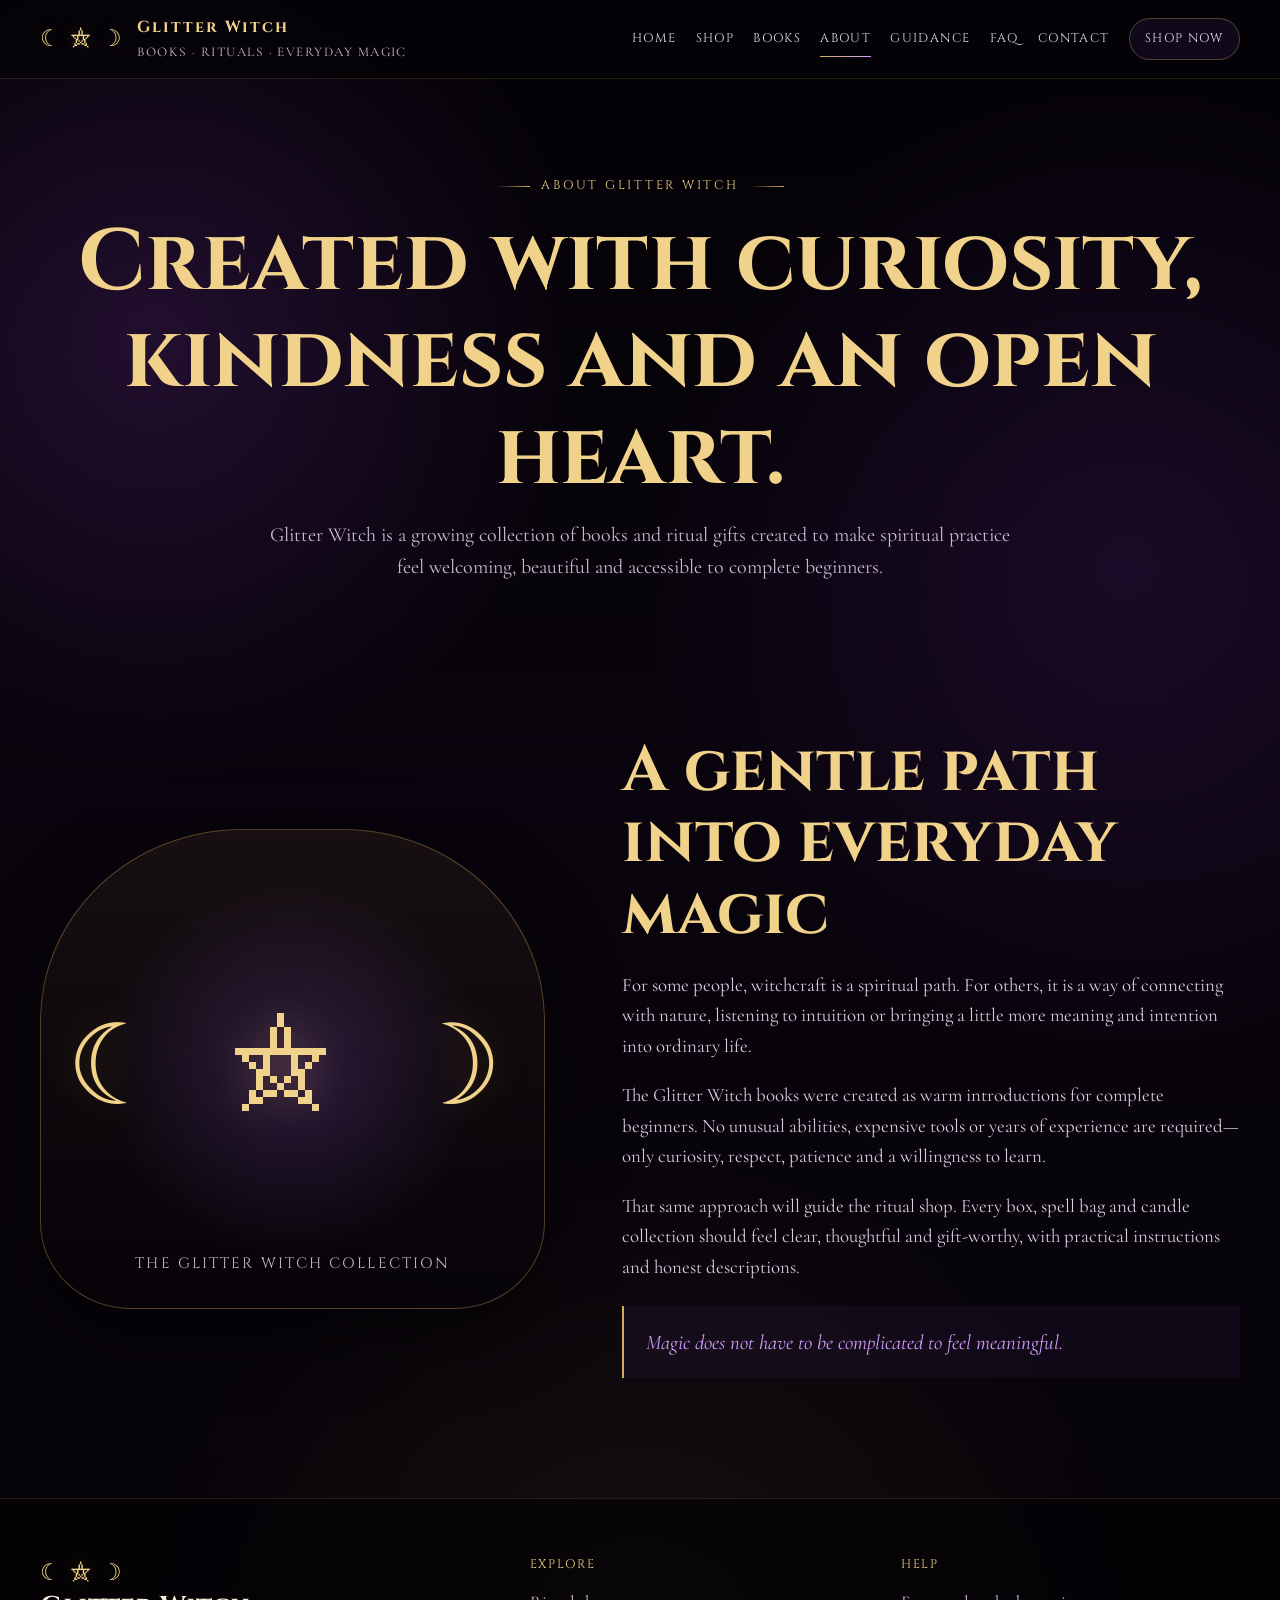
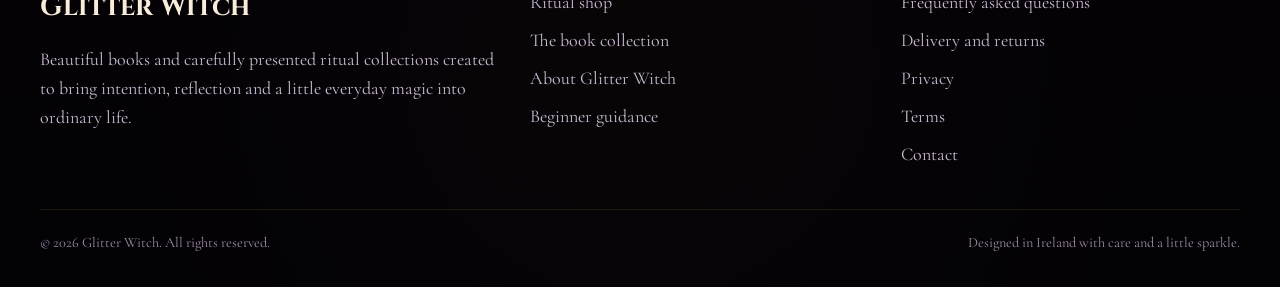
==== commit 5dec876b: "Add files via upload" ====
--- a/about.html
+++ b/about.html
@@ -3,50 +3,32 @@
 <head>
   <meta charset="utf-8">
   <meta name="viewport" content="width=device-width, initial-scale=1">
-
-  <title>About Glitter Witch | Carol Carey</title>
-
-  <meta
-    name="description"
-    content="Meet Glitter Witch, Carol Carey — a practising witch and author of The Glitter Witch Collection."
-  >
-
+  <title>About | Glitter Witch</title>
+  <meta name="description" content="Learn about the gentle, beginner-friendly approach behind the Glitter Witch books and ritual collections.">
   <meta name="theme-color" content="#09040d">
-
+  <link rel="canonical" href="https://glitterwitch.ie/about.html">
+  <meta property="og:type" content="website">
+  <meta property="og:title" content="About | Glitter Witch">
+  <meta property="og:url" content="https://glitterwitch.ie/about.html">
+  <meta property="og:site_name" content="Glitter Witch">
+  <meta property="og:image" content="https://glitterwitch.ie/assets/covers/volume-6-daily-magic.webp">
+  <meta name="twitter:card" content="summary_large_image">
   <link rel="stylesheet" href="styles.css">
 </head>
-
 <body>
 
 <a class="skip-link" href="#main">Skip to content</a>
-
 <header class="site-header">
   <div class="container nav-wrap">
-
     <a class="brand" href="index.html" aria-label="Glitter Witch home">
       <span class="brand-symbol" aria-hidden="true">☾ ⛤ ☽</span>
-
       <span class="brand-copy">
         <strong>Glitter Witch</strong>
         <span>Books · Rituals · Everyday Magic</span>
       </span>
     </a>
-
-    <button
-      class="menu-toggle"
-      type="button"
-      aria-expanded="false"
-      aria-controls="site-navigation"
-      aria-label="Open menu"
-    >
-      ☰
-    </button>
-
-    <nav
-      class="site-nav"
-      id="site-navigation"
-      aria-label="Main navigation"
-    >
+    <button class="menu-toggle" type="button" aria-expanded="false" aria-controls="site-navigation" aria-label="Open menu">☰</button>
+    <nav class="site-nav" id="site-navigation" aria-label="Main navigation">
       <a href="index.html">Home</a>
       <a href="shop.html">Shop</a>
       <a href="books.html">Books</a>
@@ -56,337 +38,70 @@
       <a href="contact.html">Contact</a>
       <a class="nav-shop" href="shop.html">Shop now</a>
     </nav>
-
   </div>
 </header>
 
 <main id="main">
 
-  <section class="page-hero">
-    <div class="container">
-
-      <div class="eyebrow">
-        Meet Glitter Witch
-      </div>
-
-      <h1>Carol Carey is Glitter Witch</h1>
-
-      <p>
-        Carol Carey is a practising witch and the author of
-        <em>The Glitter Witch Collection</em>. Her books and ritual work
-        are inspired by her own spiritual practice, her connection with
-        nature and intuition, and her belief that everyday magic can be
-        personal, meaningful and accessible.
-      </p>
-
+<section class="page-hero">
+  <div class="container">
+    <div class="eyebrow">About Glitter Witch</div>
+    <h1>Created with curiosity, kindness and an open heart.</h1>
+    <p>Glitter Witch is a growing collection of books and ritual gifts created to make spiritual practice feel welcoming, beautiful and accessible to complete beginners.</p>
+  </div>
+</section>
+<section class="section">
+  <div class="container story-grid">
+    <div class="story-emblem reveal" aria-hidden="true">
+      <div class="moon">☾ ⛤ ☽</div>
+      <small>The Glitter Witch Collection</small>
     </div>
-  </section>
-
-  <section class="section">
-    <div class="container story-grid">
-
-      <div class="story-emblem reveal" aria-hidden="true">
-        <div class="moon">☾ ⛤ ☽</div>
-        <small>Carol Carey is Glitter Witch</small>
-      </div>
-
-      <div class="prose reveal">
-
-        <div class="eyebrow">
-          Practising witch · Author · Guide
-        </div>
-
-        <h2>A genuine spiritual practice shared with care</h2>
-
-        <p>
-          Glitter Witch is Carol Carey. It is the name under which she shares
-          her books, knowledge, rituals and personal approach to witchcraft.
-          Everything within the Glitter Witch Collection grows from Carol’s
-          own life as a practising witch and from her connection with nature,
-          intuition, ritual and everyday spiritual practice.
-        </p>
-
-        <p>
-          Carol believes that witchcraft does not need to feel frightening,
-          secretive or complicated. It can be a gentle and positive way of
-          creating time for reflection, listening to intuition and bringing
-          greater meaning and purpose into ordinary life.
-        </p>
-
-        <p>
-          Through her books, Carol shares what she has learned in a warm,
-          understandable and beginner-friendly way. Her aim is to help readers
-          begin their own journey with curiosity, kindness, confidence,
-          patience and respect.
-        </p>
-
-        <blockquote class="quote">
-          Magic does not have to be complicated to feel meaningful.
-        </blockquote>
-
-      </div>
-
+    <div class="prose reveal">
+      <h2>A gentle path into everyday magic</h2>
+      <p>For some people, witchcraft is a spiritual path. For others, it is a way of connecting with nature, listening to intuition or bringing a little more meaning and intention into ordinary life.</p>
+      <p>The Glitter Witch books were created as warm introductions for complete beginners. No unusual abilities, expensive tools or years of experience are required—only curiosity, respect, patience and a willingness to learn.</p>
+      <p>That same approach will guide the ritual shop. Every box, spell bag and candle collection should feel clear, thoughtful and gift-worthy, with practical instructions and honest descriptions.</p>
+      <blockquote class="quote">Magic does not have to be complicated to feel meaningful.</blockquote>
     </div>
-  </section>
-
-  <section class="section section-dark">
-    <div class="container">
-
-      <div class="section-heading reveal">
-
-        <span class="section-symbol" aria-hidden="true">
-          ☾ ✦ ☽
-        </span>
-
-        <h2>The Glitter Witch Collection</h2>
-
-        <p>
-          Carol’s six-book collection creates a welcoming journey through the
-          foundations of witchcraft, spellwork, tarot reading, candle magic,
-          positive intentions and simple daily rituals.
-        </p>
-
-      </div>
-
-      <div class="category-grid">
-
-        <article class="info-card reveal">
-
-          <div class="card-icon" aria-hidden="true">❖</div>
-
-          <h3>Written for beginners</h3>
-
-          <p>
-            The books explain each subject clearly and gently without assuming
-            that the reader already has specialist knowledge or experience.
-          </p>
-
-        </article>
-
-        <article class="info-card reveal">
-
-          <div class="card-icon" aria-hidden="true">☾</div>
-
-          <h3>Inspired by real practice</h3>
-
-          <p>
-            Carol’s writing reflects her own spiritual path and her genuine
-            connection with nature, intuition, ritual and personal intention.
-          </p>
-
-        </article>
-
-        <article class="info-card reveal">
-
-          <div class="card-icon" aria-hidden="true">✦</div>
-
-          <h3>Positive and thoughtful</h3>
-
-          <p>
-            Her approach encourages confidence, gratitude, kindness,
-            self-reflection and responsible spiritual practice.
-          </p>
-
-        </article>
-
-        <article class="info-card reveal">
-
-          <div class="card-icon" aria-hidden="true">🕯</div>
-
-          <h3>Made for everyday life</h3>
-
-          <p>
-            Carol’s rituals are designed to feel practical and meaningful,
-            using simple moments, familiar objects and personal intention.
-          </p>
-
-        </article>
-
-      </div>
-
-      <div
-        class="button-row"
-        style="justify-content: center; margin-top: 2rem;"
-      >
-        <a class="btn btn-primary" href="books.html">
-          Explore the Glitter Witch books
-        </a>
-      </div>
-
-    </div>
-  </section>
-
-  <section class="section">
-    <div class="container split-grid">
-
-      <div class="prose reveal">
-
-        <div class="eyebrow">
-          From books to ritual collections
-        </div>
-
-        <h2>Created with meaning and honest guidance</h2>
-
-        <p>
-          The Glitter Witch ritual shop will follow the same principles as
-          Carol’s books. Every ritual box, spell bag and candle collection
-          will be clearly described, beautifully presented and accompanied
-          by practical, beginner-friendly guidance.
-        </p>
-
-        <p>
-          Carol’s products are intended to support reflection,
-          intention-setting and personal spiritual practice. They will not
-          be presented as guaranteed solutions or as replacements for
-          professional medical, legal, financial or mental-health support.
-        </p>
-
-        <p>
-          Their purpose is to help people create a meaningful moment, connect
-          with their own intentions and bring a little more calm, confidence
-          and everyday magic into their lives.
-        </p>
-
-      </div>
-
-      <div class="info-card reveal">
-
-        <span class="section-symbol" aria-hidden="true">
-          ☾ ⛤ ☽
-        </span>
-
-        <h3>Carol Carey — Glitter Witch</h3>
-
-        <p>
-          Practising witch and author of
-          <em>The Glitter Witch Collection</em>.
-        </p>
-
-        <p>
-          Carol is Glitter Witch. She is the author of all six books and the
-          creator of the forthcoming ritual boxes, spell bags, candles and
-          magical gift collections.
-        </p>
-
-        <a class="btn btn-secondary btn-small" href="contact.html">
-          Contact Glitter Witch
-        </a>
-
-      </div>
-
-    </div>
-  </section>
-
-  <section class="section">
-    <div class="container">
-
-      <div class="cta-panel reveal">
-
-        <span class="section-symbol" aria-hidden="true">
-          ✦
-        </span>
-
-        <h2>Every day is a chance to create your magic.</h2>
-
-        <p>
-          Discover the Glitter Witch books, explore simple spiritual practices
-          and follow Carol as the ritual collection continues to grow.
-        </p>
-
-        <div
-          class="button-row"
-          style="justify-content: center;"
-        >
-
-          <a class="btn btn-primary" href="books.html">
-            Browse the books
-          </a>
-
-          <a class="btn btn-secondary" href="shop.html">
-            Visit the ritual shop
-          </a>
-
-        </div>
-
-      </div>
-
-    </div>
-  </section>
+  </div>
+</section>
 
 </main>
 
 <footer class="site-footer">
   <div class="container">
-
     <div class="footer-grid">
-
       <div class="footer-brand">
-
-        <div class="brand-symbol" aria-hidden="true">
-          ☾ ⛤ ☽
-        </div>
-
+        <div class="brand-symbol" aria-hidden="true">☾ ⛤ ☽</div>
         <h2>Glitter Witch</h2>
-
-        <p>
-          Beautiful books and carefully presented ritual collections created
-          by Carol Carey — practising witch and author of
-          <em>The Glitter Witch Collection</em>.
-        </p>
-
+        <p>Beautiful books and carefully presented ritual collections created to bring intention, reflection and a little everyday magic into ordinary life.</p>
       </div>
-
       <div>
-
         <div class="footer-title">Explore</div>
-
         <div class="footer-links">
           <a href="shop.html">Ritual shop</a>
           <a href="books.html">The book collection</a>
           <a href="about.html">About Glitter Witch</a>
           <a href="guidance.html">Beginner guidance</a>
         </div>
-
       </div>
-
       <div>
-
         <div class="footer-title">Help</div>
-
         <div class="footer-links">
           <a href="faq.html">Frequently asked questions</a>
           <a href="policies.html#delivery">Delivery and returns</a>
           <a href="policies.html#privacy">Privacy</a>
           <a href="policies.html#terms">Terms</a>
-          <a href="contact.html">Contact Glitter Witch</a>
+          <a href="contact.html">Contact</a>
         </div>
-
       </div>
-
     </div>
-
-   </a>
-        </div>
-
-      </div>
-
+    <div class="footer-bottom">
+      <span>© <span data-year></span> Glitter Witch. All rights reserved.</span>
+      <span>Designed in Ireland with care and a little sparkle.</span>
     </div>
-
-    <div class="footer-bottom">
-
-      <span>
-        © <span data-year></span> Glitter Witch. All rights reserved.
-      </span>
-
-      <span>
-        Created in Ireland with care and a little sparkle.
-      </span>
-
-    </div>
-
   </div>
 </footer>
-
 <script src="script.js"></script>
 
 </body>
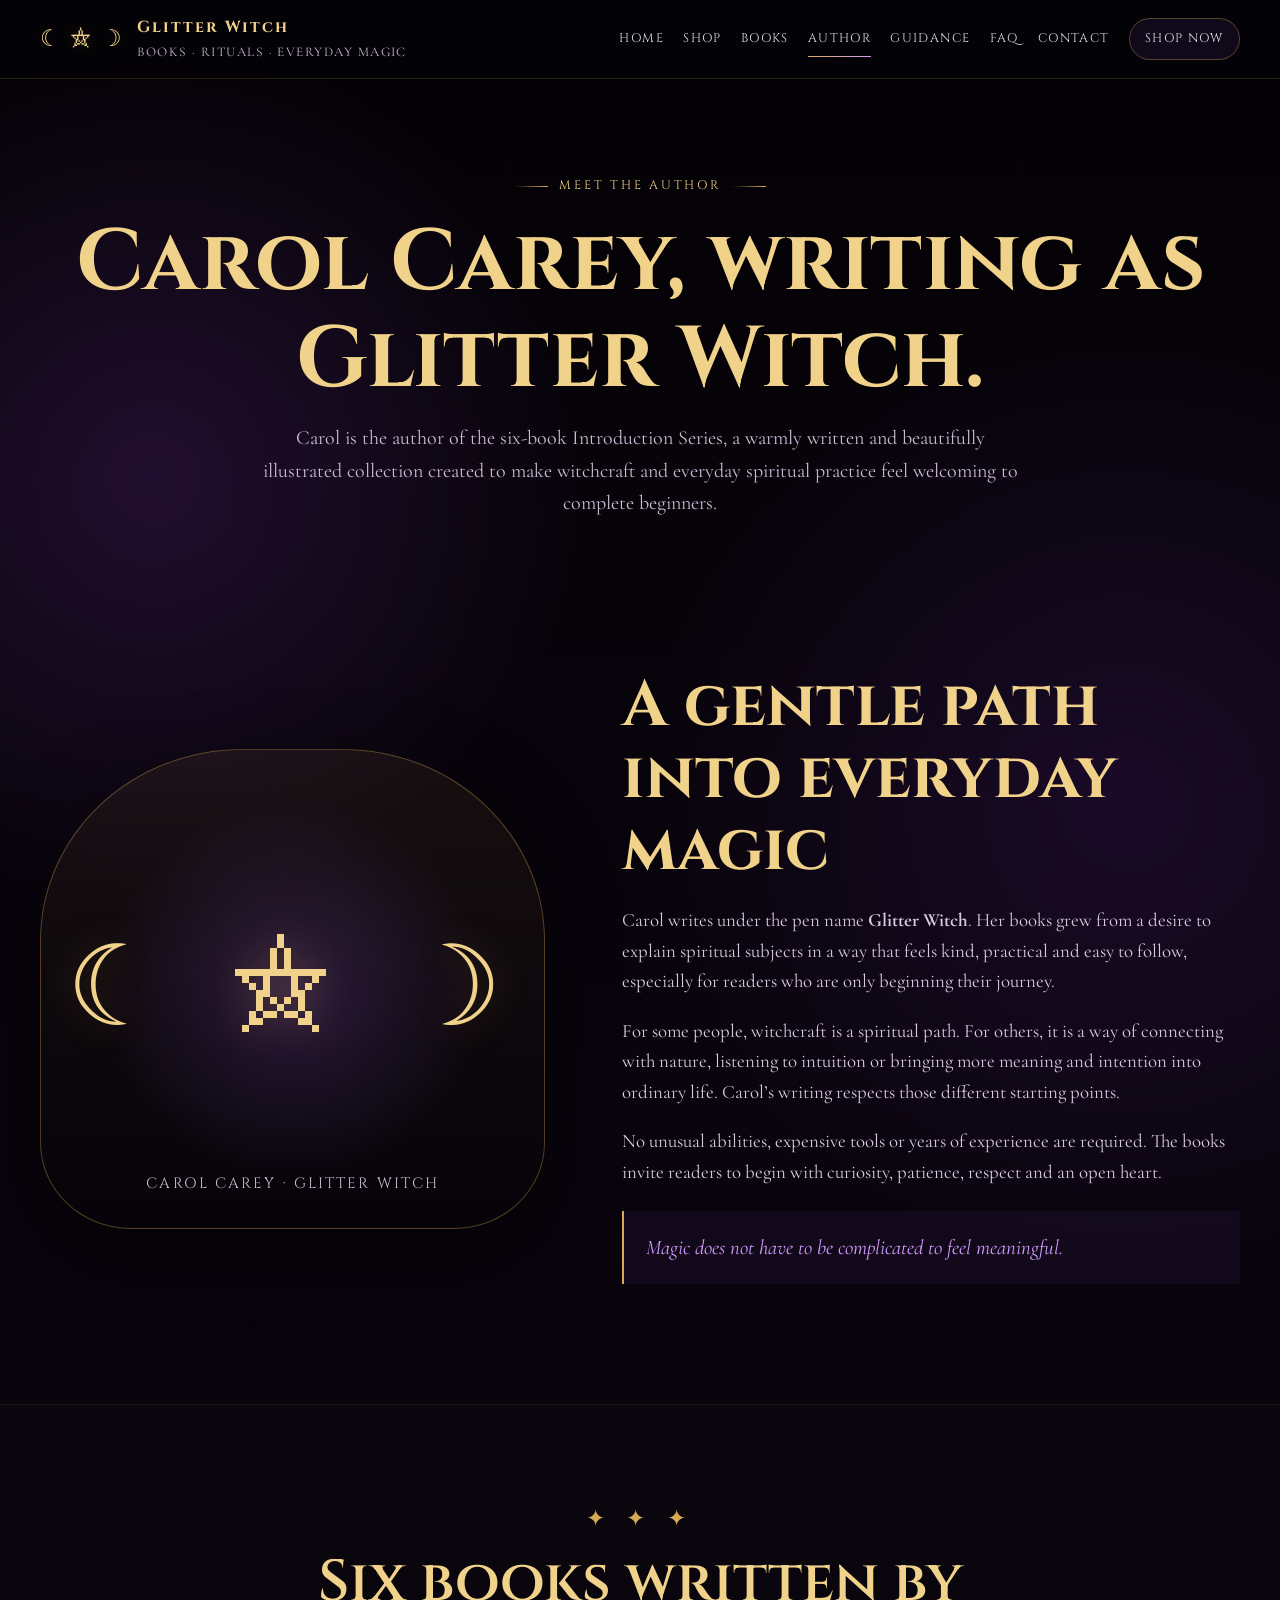
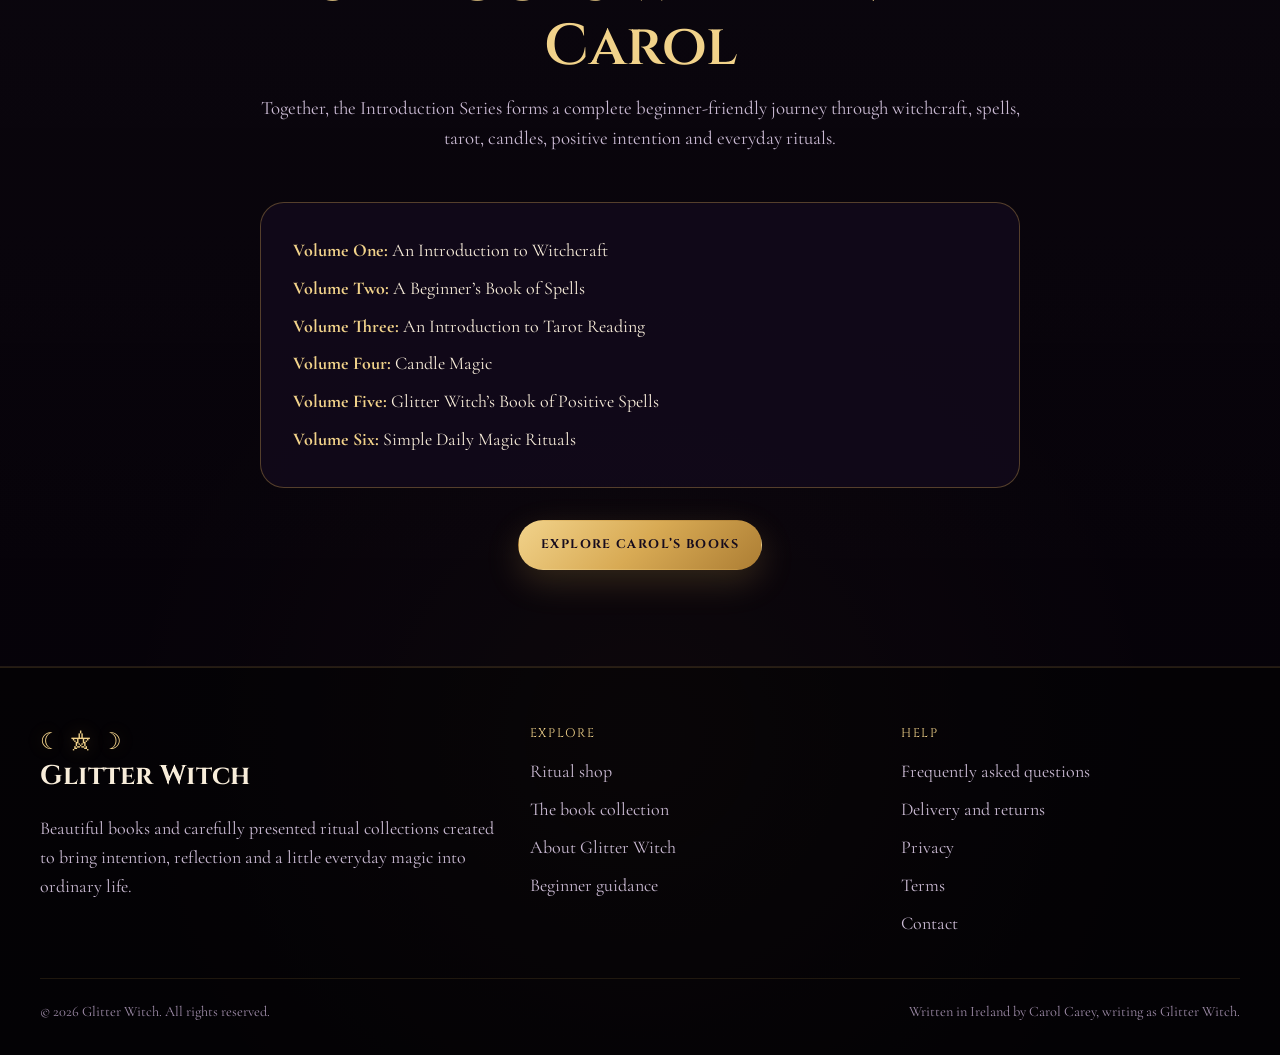
==== commit fb343b0e: "Add files via upload" ====
--- a/about.html
+++ b/about.html
@@ -3,12 +3,12 @@
 <head>
   <meta charset="utf-8">
   <meta name="viewport" content="width=device-width, initial-scale=1">
-  <title>About | Glitter Witch</title>
-  <meta name="description" content="Learn about the gentle, beginner-friendly approach behind the Glitter Witch books and ritual collections.">
+  <title>About Carol Carey | Glitter Witch Author</title>
+  <meta name="description" content="Meet Carol Carey, the author who writes as Glitter Witch, and discover the story behind her six-book Introduction Series.">
   <meta name="theme-color" content="#09040d">
   <link rel="canonical" href="https://glitterwitch.ie/about.html">
   <meta property="og:type" content="website">
-  <meta property="og:title" content="About | Glitter Witch">
+  <meta property="og:title" content="About Carol Carey | Glitter Witch Author">
   <meta property="og:url" content="https://glitterwitch.ie/about.html">
   <meta property="og:site_name" content="Glitter Witch">
   <meta property="og:image" content="https://glitterwitch.ie/assets/covers/volume-6-daily-magic.webp">
@@ -32,7 +32,7 @@
       <a href="index.html">Home</a>
       <a href="shop.html">Shop</a>
       <a href="books.html">Books</a>
-      <a href="about.html" aria-current="page">About</a>
+      <a href="about.html" aria-current="page">Author</a>
       <a href="guidance.html">Guidance</a>
       <a href="faq.html">FAQ</a>
       <a href="contact.html">Contact</a>
@@ -45,23 +45,45 @@
 
 <section class="page-hero">
   <div class="container">
-    <div class="eyebrow">About Glitter Witch</div>
-    <h1>Created with curiosity, kindness and an open heart.</h1>
-    <p>Glitter Witch is a growing collection of books and ritual gifts created to make spiritual practice feel welcoming, beautiful and accessible to complete beginners.</p>
+    <div class="eyebrow">Meet the author</div>
+    <h1>Carol Carey, writing as Glitter Witch.</h1>
+    <p>Carol is the author of the six-book Introduction Series, a warmly written and beautifully illustrated collection created to make witchcraft and everyday spiritual practice feel welcoming to complete beginners.</p>
   </div>
 </section>
+
 <section class="section">
   <div class="container story-grid">
     <div class="story-emblem reveal" aria-hidden="true">
       <div class="moon">☾ ⛤ ☽</div>
-      <small>The Glitter Witch Collection</small>
+      <small>Carol Carey · Glitter Witch</small>
     </div>
     <div class="prose reveal">
       <h2>A gentle path into everyday magic</h2>
-      <p>For some people, witchcraft is a spiritual path. For others, it is a way of connecting with nature, listening to intuition or bringing a little more meaning and intention into ordinary life.</p>
-      <p>The Glitter Witch books were created as warm introductions for complete beginners. No unusual abilities, expensive tools or years of experience are required—only curiosity, respect, patience and a willingness to learn.</p>
-      <p>That same approach will guide the ritual shop. Every box, spell bag and candle collection should feel clear, thoughtful and gift-worthy, with practical instructions and honest descriptions.</p>
+      <p>Carol writes under the pen name <strong>Glitter Witch</strong>. Her books grew from a desire to explain spiritual subjects in a way that feels kind, practical and easy to follow, especially for readers who are only beginning their journey.</p>
+      <p>For some people, witchcraft is a spiritual path. For others, it is a way of connecting with nature, listening to intuition or bringing more meaning and intention into ordinary life. Carol’s writing respects those different starting points.</p>
+      <p>No unusual abilities, expensive tools or years of experience are required. The books invite readers to begin with curiosity, patience, respect and an open heart.</p>
       <blockquote class="quote">Magic does not have to be complicated to feel meaningful.</blockquote>
+    </div>
+  </div>
+</section>
+
+<section class="section section-dark">
+  <div class="container">
+    <div class="section-heading reveal">
+      <span class="section-symbol" aria-hidden="true">✦ ✦ ✦</span>
+      <h2>Six books written by Carol</h2>
+      <p>Together, the Introduction Series forms a complete beginner-friendly journey through witchcraft, spells, tarot, candles, positive intention and everyday rituals.</p>
+    </div>
+    <div class="author-book-list reveal">
+      <p><strong>Volume One:</strong> An Introduction to Witchcraft</p>
+      <p><strong>Volume Two:</strong> A Beginner’s Book of Spells</p>
+      <p><strong>Volume Three:</strong> An Introduction to Tarot Reading</p>
+      <p><strong>Volume Four:</strong> Candle Magic</p>
+      <p><strong>Volume Five:</strong> Glitter Witch’s Book of Positive Spells</p>
+      <p><strong>Volume Six:</strong> Simple Daily Magic Rituals</p>
+    </div>
+    <div class="button-row" style="justify-content:center; margin-top:2rem">
+      <a class="btn btn-primary" href="books.html">Explore Carol’s books</a>
     </div>
   </div>
 </section>
@@ -98,7 +120,7 @@
     </div>
     <div class="footer-bottom">
       <span>© <span data-year></span> Glitter Witch. All rights reserved.</span>
-      <span>Designed in Ireland with care and a little sparkle.</span>
+      <span>Written in Ireland by Carol Carey, writing as Glitter Witch.</span>
     </div>
   </div>
 </footer>
--- a/styles.css
+++ b/styles.css
@@ -1019,3 +1019,53 @@
     transform: none;
   }
 }
+
+
+/* Carol Carey author identity */
+.author-intro {
+  background:
+    radial-gradient(circle at 15% 20%, rgba(155,93,229,.13), transparent 24rem),
+    linear-gradient(180deg, rgba(255,255,255,.015), rgba(255,255,255,0));
+}
+
+.author-note {
+  max-width: 900px;
+  margin: 0 auto 3rem;
+  padding: 1.25rem 1.5rem;
+  text-align: center;
+  border: 1px solid var(--line);
+  border-radius: 18px;
+  background: rgba(155,93,229,.07);
+  box-shadow: var(--shadow);
+}
+
+.author-note strong,
+.author-note span { display: block; }
+
+.author-note strong {
+  color: var(--gold-light);
+  font-family: "Cinzel", serif;
+  letter-spacing: .04em;
+}
+
+.author-note span {
+  margin-top: .35rem;
+  color: var(--muted);
+}
+
+.author-book-list {
+  width: min(100%, 760px);
+  margin: 2rem auto 0;
+  padding: 1.5rem 2rem;
+  border: 1px solid var(--line);
+  border-radius: var(--radius);
+  background: var(--panel);
+}
+
+.author-book-list p { margin: .55rem 0; }
+.author-book-list strong { color: var(--gold-light); }
+
+@media (max-width: 700px) {
+  .author-note { text-align: left; }
+  .author-book-list { padding: 1.25rem; }
+}
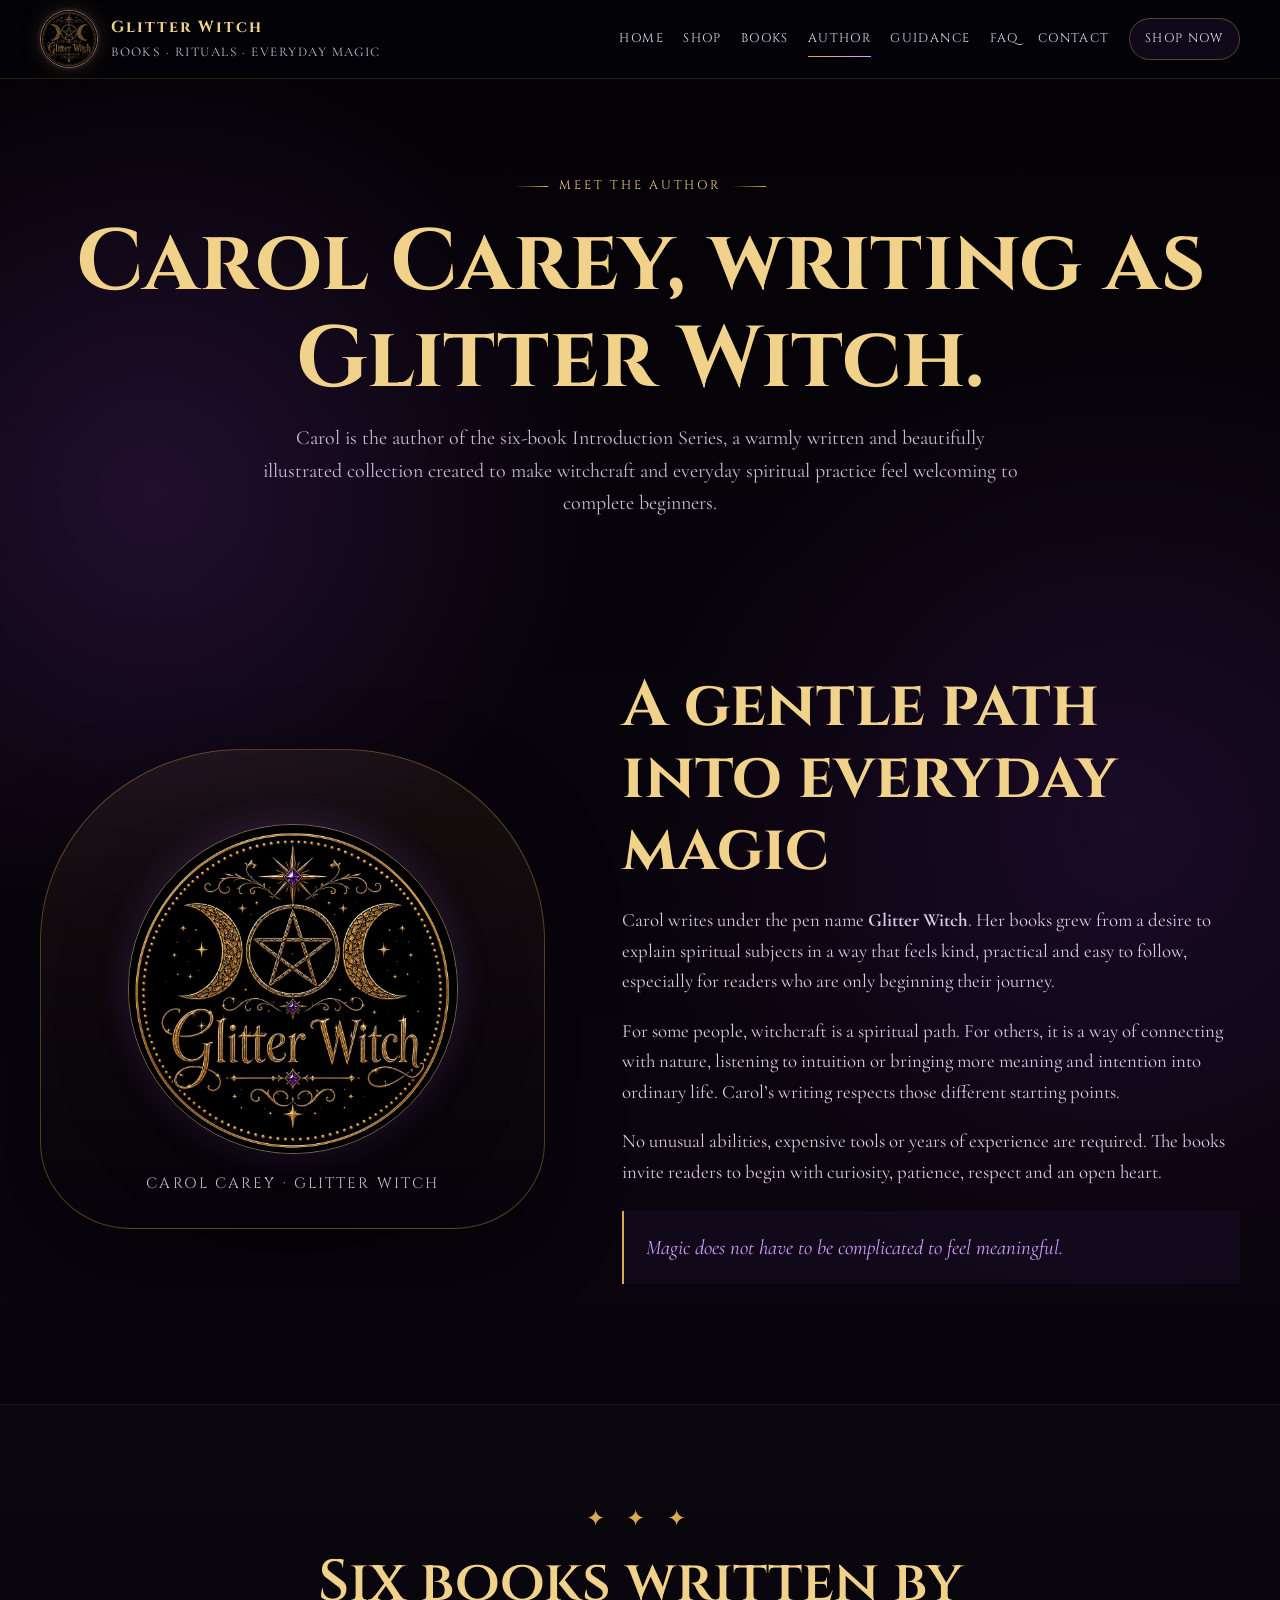
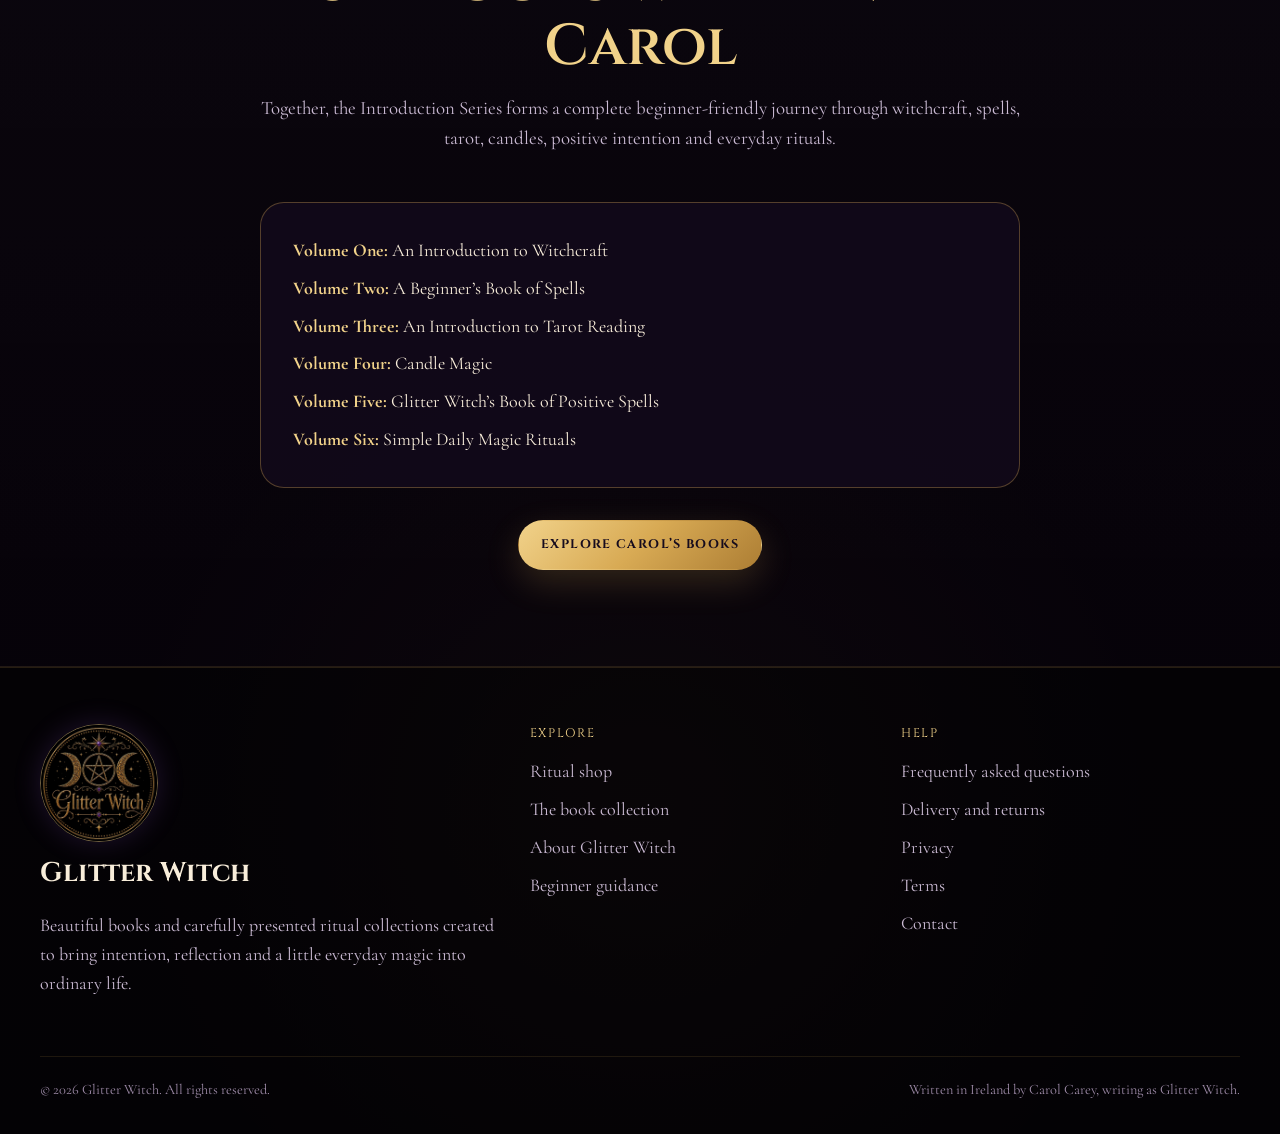
==== commit 18f11d6d: "Add files via upload" ====
--- a/about.html
+++ b/about.html
@@ -11,8 +11,11 @@
   <meta property="og:title" content="About Carol Carey | Glitter Witch Author">
   <meta property="og:url" content="https://glitterwitch.ie/about.html">
   <meta property="og:site_name" content="Glitter Witch">
-  <meta property="og:image" content="https://glitterwitch.ie/assets/covers/volume-6-daily-magic.webp">
+  <meta property="og:image" content="https://glitterwitch.ie/assets/images/glitter-witch-social.jpg">
   <meta name="twitter:card" content="summary_large_image">
+  <link rel="icon" type="image/png" sizes="32x32" href="favicon-32.png">
+  <link rel="icon" type="image/png" sizes="16x16" href="favicon-16.png">
+  <link rel="apple-touch-icon" href="apple-touch-icon.png">
   <link rel="stylesheet" href="styles.css">
 </head>
 <body>
@@ -21,7 +24,7 @@
 <header class="site-header">
   <div class="container nav-wrap">
     <a class="brand" href="index.html" aria-label="Glitter Witch home">
-      <span class="brand-symbol" aria-hidden="true">☾ ⛤ ☽</span>
+      <img class="brand-logo" src="assets/images/glitter-witch-logo.jpg" alt="" aria-hidden="true">
       <span class="brand-copy">
         <strong>Glitter Witch</strong>
         <span>Books · Rituals · Everyday Magic</span>
@@ -53,10 +56,7 @@
 
 <section class="section">
   <div class="container story-grid">
-    <div class="story-emblem reveal" aria-hidden="true">
-      <div class="moon">☾ ⛤ ☽</div>
-      <small>Carol Carey · Glitter Witch</small>
-    </div>
+    <div class="story-emblem logo-emblem reveal"><img src="assets/images/glitter-witch-logo.jpg" alt="Glitter Witch logo"><small>Carol Carey · Glitter Witch</small></div>
     <div class="prose reveal">
       <h2>A gentle path into everyday magic</h2>
       <p>Carol writes under the pen name <strong>Glitter Witch</strong>. Her books grew from a desire to explain spiritual subjects in a way that feels kind, practical and easy to follow, especially for readers who are only beginning their journey.</p>
@@ -94,7 +94,7 @@
   <div class="container">
     <div class="footer-grid">
       <div class="footer-brand">
-        <div class="brand-symbol" aria-hidden="true">☾ ⛤ ☽</div>
+        <img class="footer-logo" src="assets/images/glitter-witch-logo.jpg" alt="Glitter Witch logo" loading="lazy">
         <h2>Glitter Witch</h2>
         <p>Beautiful books and carefully presented ritual collections created to bring intention, reflection and a little everyday magic into ordinary life.</p>
       </div>
--- a/styles.css
+++ b/styles.css
@@ -1069,3 +1069,31 @@
   .author-note { text-align: left; }
   .author-book-list { padding: 1.25rem; }
 }
+
+
+/* Glitter Witch logo integration */
+.brand-logo{
+  width:58px;height:58px;flex:0 0 58px;object-fit:cover;border-radius:50%;
+  border:1px solid rgba(241,210,138,.55);
+  box-shadow:0 0 0 3px rgba(155,93,229,.08),0 0 22px rgba(216,170,84,.18)
+}
+.footer-logo{
+  width:118px;height:118px;object-fit:cover;border-radius:50%;
+  border:1px solid rgba(241,210,138,.45);
+  box-shadow:0 0 28px rgba(155,93,229,.18);margin-bottom:1rem
+}
+.logo-emblem{padding:1rem}
+.logo-emblem img{
+  width:min(100%,330px);aspect-ratio:1;object-fit:cover;border-radius:50%;margin-inline:auto;
+  border:1px solid rgba(241,210,138,.45);
+  box-shadow:0 24px 70px rgba(0,0,0,.45),0 0 34px rgba(155,93,229,.18)
+}
+.logo-emblem small{display:block;margin-top:1rem;text-align:center}
+@media(max-width:900px){
+  .brand-logo{width:50px;height:50px;flex-basis:50px}
+}
+@media(max-width:640px){
+  .brand-logo{width:44px;height:44px;flex-basis:44px}
+  .brand-copy span{display:none}
+  .footer-logo{width:96px;height:96px}
+}
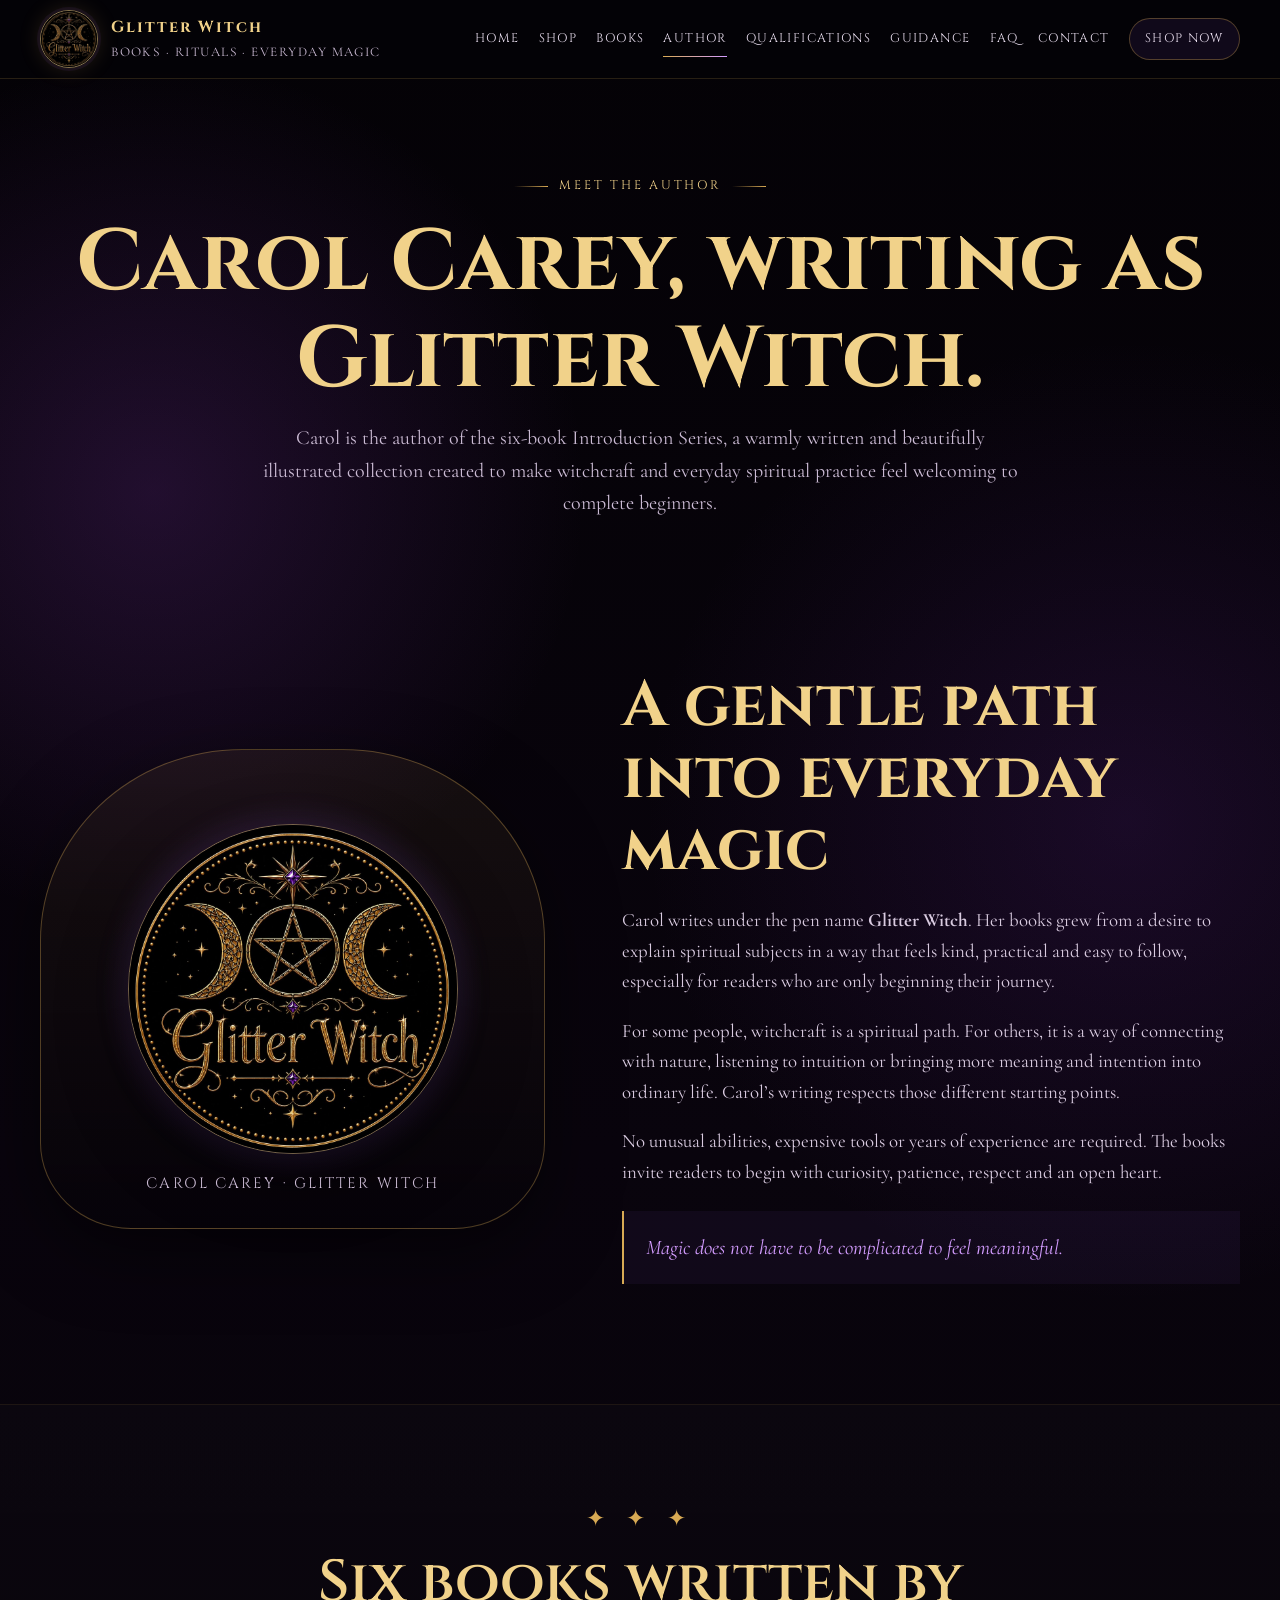
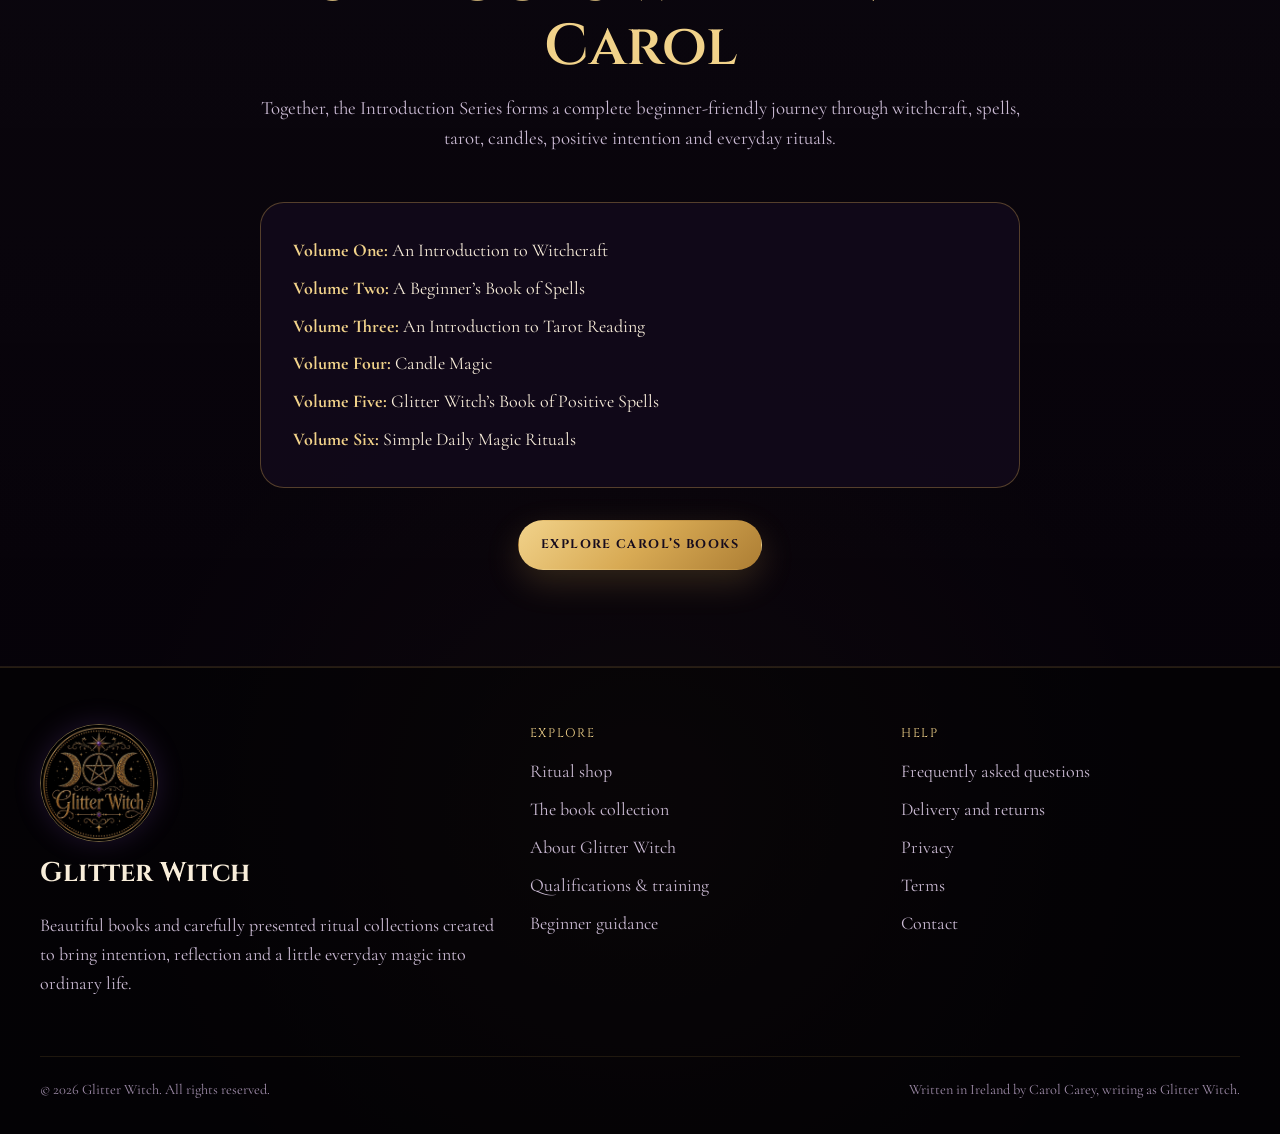
==== commit 96cb31ba: "Add files via upload" ====
--- a/about.html
+++ b/about.html
@@ -36,6 +36,7 @@
       <a href="shop.html">Shop</a>
       <a href="books.html">Books</a>
       <a href="about.html" aria-current="page">Author</a>
+      <a href="qualifications.html">Qualifications</a>
       <a href="guidance.html">Guidance</a>
       <a href="faq.html">FAQ</a>
       <a href="contact.html">Contact</a>
@@ -104,6 +105,7 @@
           <a href="shop.html">Ritual shop</a>
           <a href="books.html">The book collection</a>
           <a href="about.html">About Glitter Witch</a>
+          <a href="qualifications.html">Qualifications &amp; training</a>
           <a href="guidance.html">Beginner guidance</a>
         </div>
       </div>
--- a/styles.css
+++ b/styles.css
@@ -1097,3 +1097,90 @@
   .brand-copy span{display:none}
   .footer-logo{width:96px;height:96px}
 }
+
+
+/* Qualifications and certificates */
+.qualifications-hero {
+  background:
+    radial-gradient(circle at 50% 0%, rgba(155,93,229,.17), transparent 30rem);
+}
+
+.qualifications-intro {
+  align-items: center;
+}
+
+.qualifications-preview {
+  background:
+    radial-gradient(circle at 80% 20%, rgba(216,170,84,.08), transparent 22rem);
+}
+
+.qualifications-preview-card {
+  min-height: 300px;
+  display: grid;
+  align-content: center;
+  text-align: center;
+}
+
+.certificate-grid {
+  display: grid;
+  grid-template-columns: repeat(3, minmax(0, 1fr));
+  gap: 1.4rem;
+}
+
+.certificate-card {
+  overflow: hidden;
+  border: 1px solid var(--line);
+  border-radius: var(--radius);
+  background:
+    radial-gradient(circle at 80% 10%, rgba(155,93,229,.14), transparent 12rem),
+    rgba(18,9,25,.82);
+  box-shadow: var(--shadow);
+  transition: transform .25s ease, border-color .25s ease;
+}
+
+.certificate-card:hover {
+  transform: translateY(-6px);
+  border-color: rgba(241,210,138,.58);
+}
+
+.certificate-image-link {
+  display: block;
+  padding: .85rem;
+  background: rgba(3,2,5,.75);
+}
+
+.certificate-card img {
+  width: 100%;
+  aspect-ratio: 4 / 3;
+  object-fit: contain;
+  border: 1px solid rgba(241,210,138,.22);
+  border-radius: 10px;
+  background: #f4efe7;
+}
+
+.certificate-copy {
+  padding: 1.35rem;
+}
+
+.certificate-copy h2 {
+  margin-bottom: .65rem;
+  color: var(--gold-light);
+  font-size: 1.15rem;
+}
+
+.certificate-copy p {
+  margin: 0;
+  color: var(--muted);
+}
+
+@media (max-width: 1040px) {
+  .certificate-grid {
+    grid-template-columns: repeat(2, minmax(0, 1fr));
+  }
+}
+
+@media (max-width: 620px) {
+  .certificate-grid {
+    grid-template-columns: 1fr;
+  }
+}
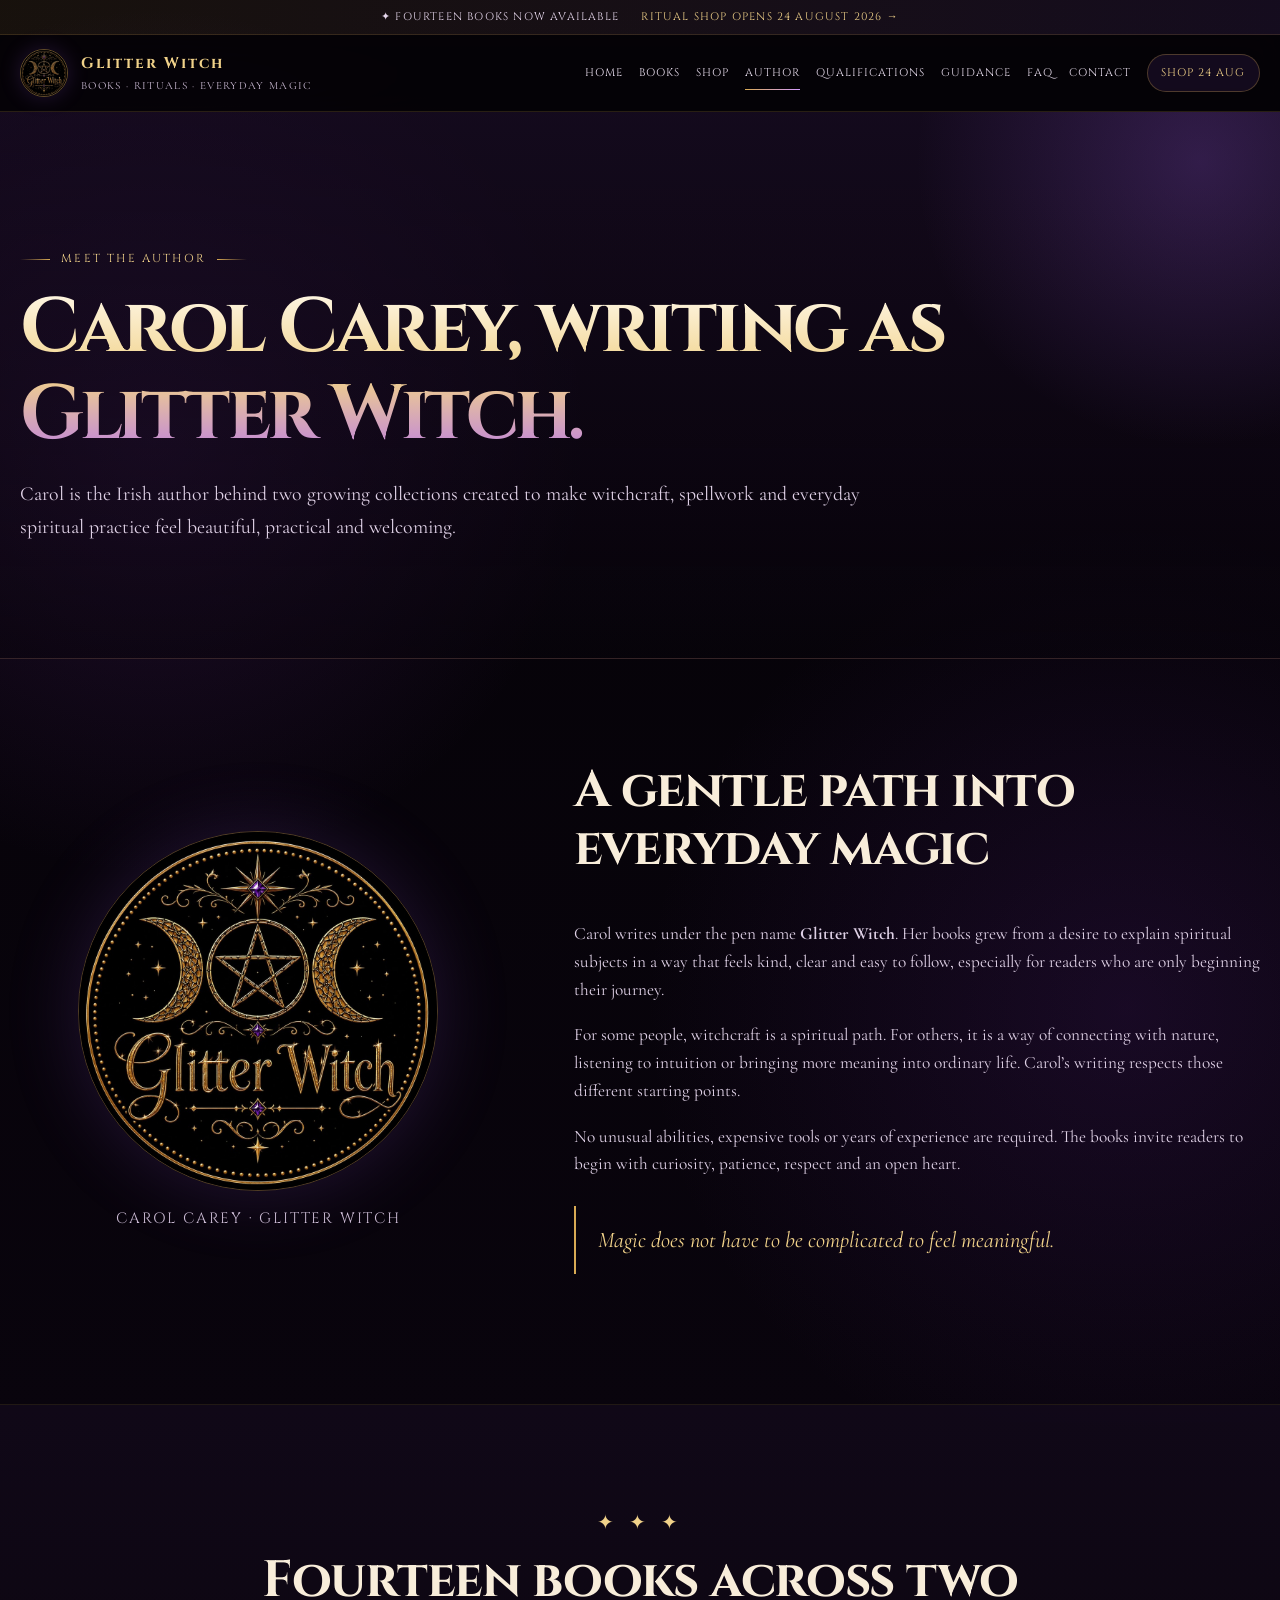
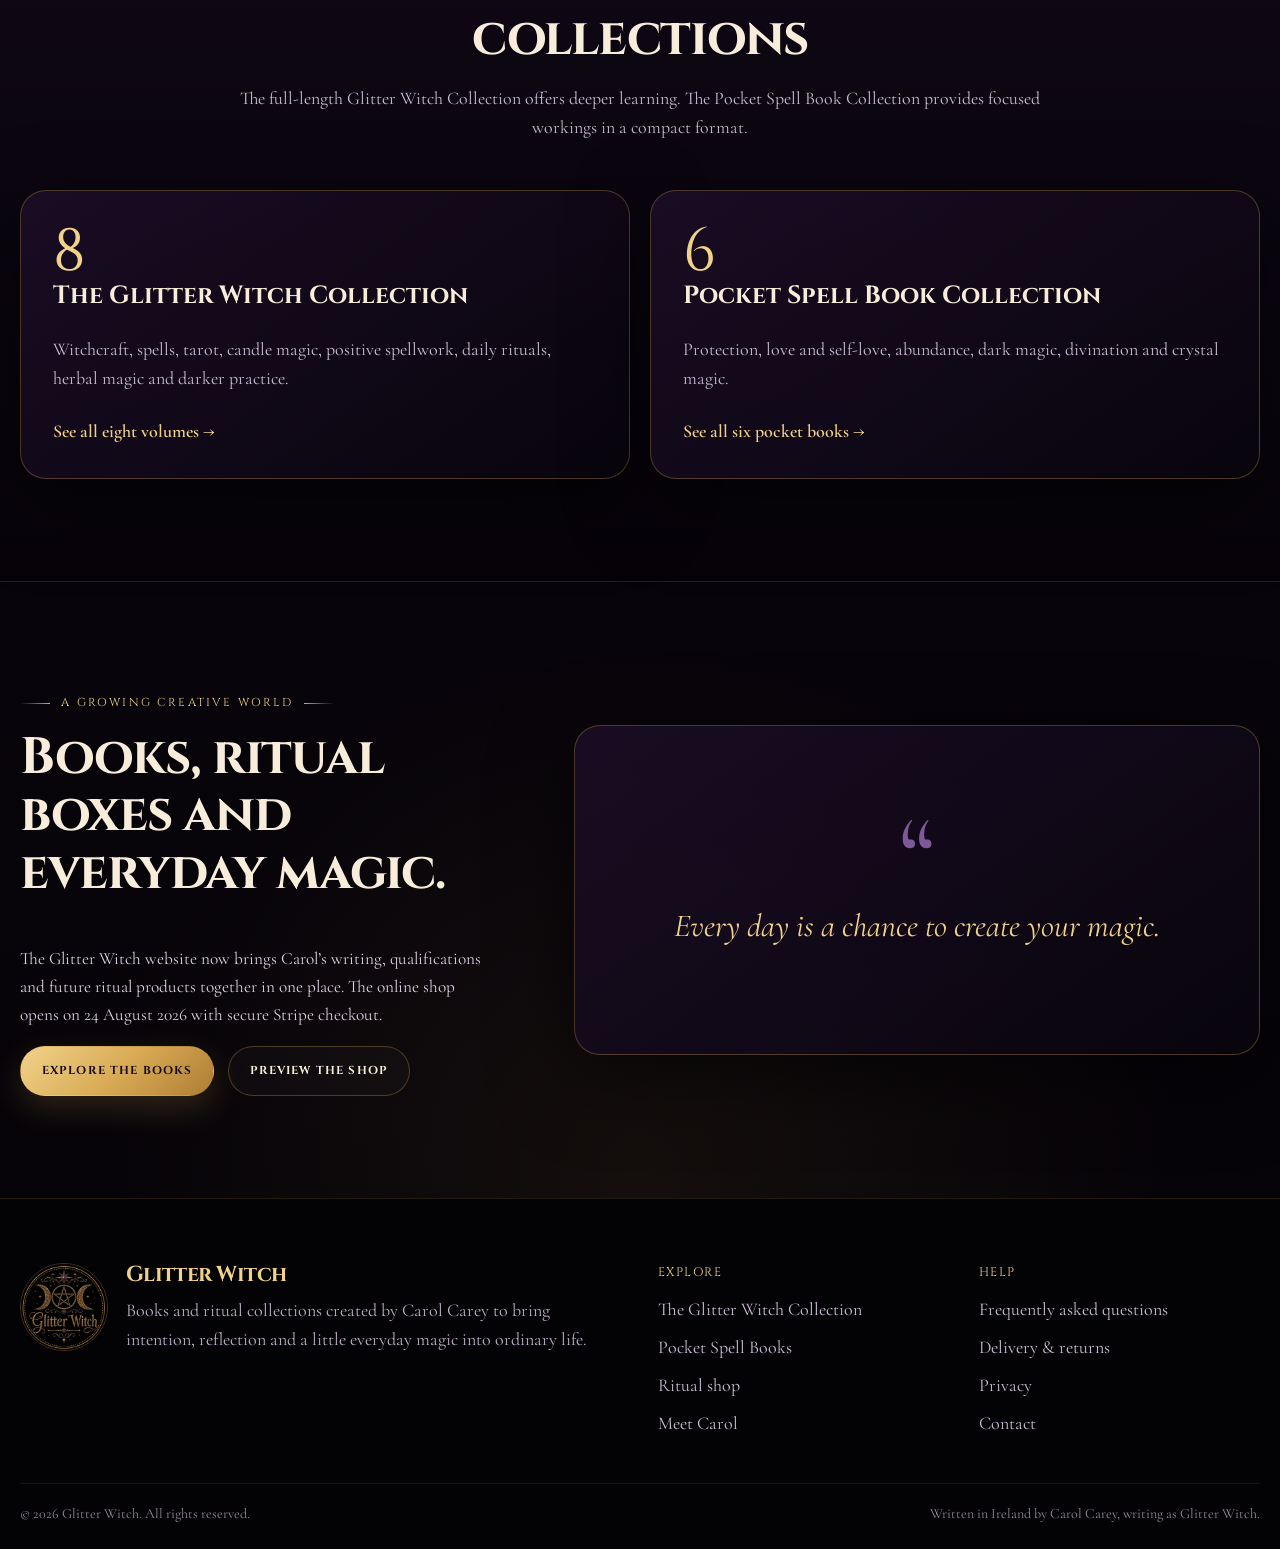
==== commit d22e7177: "Add files via upload" ====
--- a/about.html
+++ b/about.html
@@ -4,11 +4,12 @@
   <meta charset="utf-8">
   <meta name="viewport" content="width=device-width, initial-scale=1">
   <title>About Carol Carey | Glitter Witch Author</title>
-  <meta name="description" content="Meet Carol Carey, the author who writes as Glitter Witch, and discover the story behind her six-book Introduction Series.">
+  <meta name="description" content="Meet Carol Carey, the Irish author writing as Glitter Witch, and discover the story behind her fourteen books and two magical collections.">
   <meta name="theme-color" content="#09040d">
   <link rel="canonical" href="https://glitterwitch.ie/about.html">
   <meta property="og:type" content="website">
   <meta property="og:title" content="About Carol Carey | Glitter Witch Author">
+  <meta property="og:description" content="Meet Carol Carey, the Irish author writing as Glitter Witch, and discover the story behind her fourteen books and two magical collections.">
   <meta property="og:url" content="https://glitterwitch.ie/about.html">
   <meta property="og:site_name" content="Glitter Witch">
   <meta property="og:image" content="https://glitterwitch.ie/assets/images/glitter-witch-social.jpg">
@@ -18,115 +19,50 @@
   <link rel="apple-touch-icon" href="apple-touch-icon.png">
   <link rel="stylesheet" href="styles.css">
 </head>
-<body>
+<body class="about-page">
+<a class="skip-link" href="#main">Skip to content</a>
 
-<a class="skip-link" href="#main">Skip to content</a>
+<div class="announcement"><div class="container"><span>✦ Fourteen books now available</span><a href="shop.html">Ritual shop opens 24 August 2026 →</a></div></div>
 <header class="site-header">
   <div class="container nav-wrap">
     <a class="brand" href="index.html" aria-label="Glitter Witch home">
-      <img class="brand-logo" src="assets/images/glitter-witch-logo.jpg" alt="" aria-hidden="true">
-      <span class="brand-copy">
-        <strong>Glitter Witch</strong>
-        <span>Books · Rituals · Everyday Magic</span>
-      </span>
+      <img class="brand-logo" src="assets/images/glitter-witch-logo.jpg" alt="Glitter Witch emblem">
+      <span class="brand-copy"><strong>Glitter Witch</strong><span>Books · Rituals · Everyday Magic</span></span>
     </a>
     <button class="menu-toggle" type="button" aria-expanded="false" aria-controls="site-navigation" aria-label="Open menu">☰</button>
     <nav class="site-nav" id="site-navigation" aria-label="Main navigation">
-      <a href="index.html">Home</a>
-      <a href="shop.html">Shop</a>
-      <a href="books.html">Books</a>
-      <a href="about.html" aria-current="page">Author</a>
-      <a href="qualifications.html">Qualifications</a>
-      <a href="guidance.html">Guidance</a>
-      <a href="faq.html">FAQ</a>
-      <a href="contact.html">Contact</a>
-      <a class="nav-shop" href="shop.html">Shop now</a>
+      <a href="index.html">Home</a><a href="books.html">Books</a><a href="shop.html">Shop</a><a href="about.html" aria-current="page">Author</a><a href="qualifications.html">Qualifications</a><a href="guidance.html">Guidance</a><a href="faq.html">FAQ</a><a href="contact.html">Contact</a>
+      <a class="nav-shop" href="shop.html">Shop 24 Aug</a>
     </nav>
   </div>
 </header>
 
 <main id="main">
-
-<section class="page-hero">
-  <div class="container">
-    <div class="eyebrow">Meet the author</div>
-    <h1>Carol Carey, writing as Glitter Witch.</h1>
-    <p>Carol is the author of the six-book Introduction Series, a warmly written and beautifully illustrated collection created to make witchcraft and everyday spiritual practice feel welcoming to complete beginners.</p>
+<section class="page-hero"><div class="container"><div class="eyebrow">Meet the author</div><h1>Carol Carey, writing as Glitter Witch.</h1><p>Carol is the Irish author behind two growing collections created to make witchcraft, spellwork and everyday spiritual practice feel beautiful, practical and welcoming.</p></div></section>
+<section class="section"><div class="container story-grid"><div class="story-emblem logo-emblem reveal"><img src="assets/images/glitter-witch-logo.jpg" alt="Glitter Witch logo"><small>Carol Carey · Glitter Witch</small></div><div class="prose reveal"><h2>A gentle path into everyday magic</h2><p>Carol writes under the pen name <strong>Glitter Witch</strong>. Her books grew from a desire to explain spiritual subjects in a way that feels kind, clear and easy to follow, especially for readers who are only beginning their journey.</p><p>For some people, witchcraft is a spiritual path. For others, it is a way of connecting with nature, listening to intuition or bringing more meaning into ordinary life. Carol’s writing respects those different starting points.</p><p>No unusual abilities, expensive tools or years of experience are required. The books invite readers to begin with curiosity, patience, respect and an open heart.</p><blockquote class="quote">Magic does not have to be complicated to feel meaningful.</blockquote></div></div></section>
+<section class="section section-dark"><div class="container"><div class="section-heading reveal"><span class="section-symbol">✦ ✦ ✦</span><h2>Fourteen books across two collections</h2><p>The full-length Glitter Witch Collection offers deeper learning. The Pocket Spell Book Collection provides focused workings in a compact format.</p></div><div class="about-collections"><article class="info-card reveal"><span class="big-number">8</span><h3>The Glitter Witch Collection</h3><p>Witchcraft, spells, tarot, candle magic, positive spellwork, daily rituals, herbal magic and darker practice.</p><a class="card-link" href="books.html#main-collection">See all eight volumes →</a></article><article class="info-card reveal"><span class="big-number">6</span><h3>Pocket Spell Book Collection</h3><p>Protection, love and self-love, abundance, dark magic, divination and crystal magic.</p><a class="card-link" href="books.html#pocket-collection">See all six pocket books →</a></article></div></div></section>
+<section class="section"><div class="container split-grid"><div class="prose reveal"><div class="eyebrow">A growing creative world</div><h2>Books, ritual boxes and everyday magic.</h2><p>The Glitter Witch website now brings Carol’s writing, qualifications and future ritual products together in one place. The online shop opens on 24 August 2026 with secure Stripe checkout.</p><div class="button-row"><a class="btn btn-primary" href="books.html">Explore the books</a><a class="btn btn-secondary" href="shop.html">Preview the shop</a></div></div><div class="quote-panel reveal"><span>“</span><p>Every day is a chance to create your magic.</p></div></div></section>
+</main>
+<footer class="site-footer">
+  <div class="container footer-grid">
+    <div class="footer-brand">
+      <img class="footer-logo" src="assets/images/glitter-witch-logo.jpg" alt="Glitter Witch logo" loading="lazy">
+      <div><h2>Glitter Witch</h2><p>Books and ritual collections created by Carol Carey to bring intention, reflection and a little everyday magic into ordinary life.</p></div>
+    </div>
+    <div><div class="footer-title">Explore</div><div class="footer-links">
+      <a href="books.html#main-collection">The Glitter Witch Collection</a>
+      <a href="books.html#pocket-collection">Pocket Spell Books</a>
+      <a href="shop.html">Ritual shop</a>
+      <a href="about.html">Meet Carol</a>
+    </div></div>
+    <div><div class="footer-title">Help</div><div class="footer-links">
+      <a href="faq.html">Frequently asked questions</a>
+      <a href="policies.html#delivery">Delivery & returns</a>
+      <a href="policies.html#privacy">Privacy</a>
+      <a href="contact.html">Contact</a>
+    </div></div>
   </div>
-</section>
-
-<section class="section">
-  <div class="container story-grid">
-    <div class="story-emblem logo-emblem reveal"><img src="assets/images/glitter-witch-logo.jpg" alt="Glitter Witch logo"><small>Carol Carey · Glitter Witch</small></div>
-    <div class="prose reveal">
-      <h2>A gentle path into everyday magic</h2>
-      <p>Carol writes under the pen name <strong>Glitter Witch</strong>. Her books grew from a desire to explain spiritual subjects in a way that feels kind, practical and easy to follow, especially for readers who are only beginning their journey.</p>
-      <p>For some people, witchcraft is a spiritual path. For others, it is a way of connecting with nature, listening to intuition or bringing more meaning and intention into ordinary life. Carol’s writing respects those different starting points.</p>
-      <p>No unusual abilities, expensive tools or years of experience are required. The books invite readers to begin with curiosity, patience, respect and an open heart.</p>
-      <blockquote class="quote">Magic does not have to be complicated to feel meaningful.</blockquote>
-    </div>
-  </div>
-</section>
-
-<section class="section section-dark">
-  <div class="container">
-    <div class="section-heading reveal">
-      <span class="section-symbol" aria-hidden="true">✦ ✦ ✦</span>
-      <h2>Six books written by Carol</h2>
-      <p>Together, the Introduction Series forms a complete beginner-friendly journey through witchcraft, spells, tarot, candles, positive intention and everyday rituals.</p>
-    </div>
-    <div class="author-book-list reveal">
-      <p><strong>Volume One:</strong> An Introduction to Witchcraft</p>
-      <p><strong>Volume Two:</strong> A Beginner’s Book of Spells</p>
-      <p><strong>Volume Three:</strong> An Introduction to Tarot Reading</p>
-      <p><strong>Volume Four:</strong> Candle Magic</p>
-      <p><strong>Volume Five:</strong> Glitter Witch’s Book of Positive Spells</p>
-      <p><strong>Volume Six:</strong> Simple Daily Magic Rituals</p>
-    </div>
-    <div class="button-row" style="justify-content:center; margin-top:2rem">
-      <a class="btn btn-primary" href="books.html">Explore Carol’s books</a>
-    </div>
-  </div>
-</section>
-
-</main>
-
-<footer class="site-footer">
-  <div class="container">
-    <div class="footer-grid">
-      <div class="footer-brand">
-        <img class="footer-logo" src="assets/images/glitter-witch-logo.jpg" alt="Glitter Witch logo" loading="lazy">
-        <h2>Glitter Witch</h2>
-        <p>Beautiful books and carefully presented ritual collections created to bring intention, reflection and a little everyday magic into ordinary life.</p>
-      </div>
-      <div>
-        <div class="footer-title">Explore</div>
-        <div class="footer-links">
-          <a href="shop.html">Ritual shop</a>
-          <a href="books.html">The book collection</a>
-          <a href="about.html">About Glitter Witch</a>
-          <a href="qualifications.html">Qualifications &amp; training</a>
-          <a href="guidance.html">Beginner guidance</a>
-        </div>
-      </div>
-      <div>
-        <div class="footer-title">Help</div>
-        <div class="footer-links">
-          <a href="faq.html">Frequently asked questions</a>
-          <a href="policies.html#delivery">Delivery and returns</a>
-          <a href="policies.html#privacy">Privacy</a>
-          <a href="policies.html#terms">Terms</a>
-          <a href="contact.html">Contact</a>
-        </div>
-      </div>
-    </div>
-    <div class="footer-bottom">
-      <span>© <span data-year></span> Glitter Witch. All rights reserved.</span>
-      <span>Written in Ireland by Carol Carey, writing as Glitter Witch.</span>
-    </div>
-  </div>
+  <div class="container footer-bottom"><span>© <span data-year></span> Glitter Witch. All rights reserved.</span><span>Written in Ireland by Carol Carey, writing as Glitter Witch.</span></div>
 </footer>
 <script src="script.js"></script>
-
-</body>
-</html>
+</body></html>
--- a/styles.css
+++ b/styles.css
@@ -1,1186 +1,358 @@
-@import url('https://fonts.googleapis.com/css2?family=Cinzel:wght@500;600;700&family=Cormorant+Garamond:ital,wght@0,400;0,500;0,600;1,500&display=swap');
+@import url('https://fonts.googleapis.com/css2?family=Cinzel:wght@500;600;700&family=Cormorant+Garamond:ital,wght@0,400;0,500;0,600;1,500;1,600&display=swap');
 
 :root {
   --ink: #050307;
-  --ink-soft: #0d0713;
-  --panel: rgba(19, 10, 27, 0.82);
-  --panel-solid: #140b1d;
+  --ink-2: #0a0510;
+  --panel: rgba(19, 10, 27, .82);
+  --panel-solid: #130a1b;
+  --panel-light: rgba(255,255,255,.045);
   --purple: #9b5de5;
   --purple-light: #d39cff;
-  --purple-deep: #53277c;
+  --purple-deep: #54277d;
   --gold: #d8aa54;
   --gold-light: #f1d28a;
   --cream: #f8edda;
   --muted: #cbbbd4;
-  --line: rgba(216, 170, 84, 0.34);
-  --shadow: 0 22px 70px rgba(0, 0, 0, 0.52);
-  --radius: 24px;
-  --max: 1200px;
+  --line: rgba(216, 170, 84, .30);
+  --soft-line: rgba(255,255,255,.09);
+  --shadow: 0 24px 80px rgba(0,0,0,.52);
+  --radius: 26px;
+  --max: 1240px;
 }
 
 * { box-sizing: border-box; }
-
-html {
-  scroll-behavior: smooth;
-  background: var(--ink);
-}
-
+html { scroll-behavior: smooth; background: var(--ink); }
 body {
   margin: 0;
   min-height: 100vh;
   color: var(--cream);
   background:
-    radial-gradient(circle at 12% 18%, rgba(113, 48, 154, 0.26), transparent 27rem),
-    radial-gradient(circle at 88% 30%, rgba(92, 35, 139, 0.22), transparent 30rem),
-    radial-gradient(circle at 50% 88%, rgba(216, 170, 84, 0.08), transparent 32rem),
-    linear-gradient(180deg, #040206 0%, #09040d 42%, #050307 100%);
+    radial-gradient(circle at 12% 14%, rgba(113,48,154,.24), transparent 27rem),
+    radial-gradient(circle at 88% 32%, rgba(92,35,139,.20), transparent 30rem),
+    radial-gradient(circle at 50% 88%, rgba(216,170,84,.07), transparent 34rem),
+    linear-gradient(180deg,#040206 0%,#09040d 45%,#050307 100%);
   font-family: "Cormorant Garamond", Georgia, serif;
   font-size: 18px;
   line-height: 1.62;
   overflow-x: hidden;
 }
-
 body::before {
   content: "";
   position: fixed;
   inset: 0;
   pointer-events: none;
-  opacity: 0.58;
   z-index: -1;
+  opacity: .52;
   background-image:
-    radial-gradient(circle, rgba(255,255,255,.85) 0 1px, transparent 1.4px),
-    radial-gradient(circle, rgba(214,164,255,.68) 0 1px, transparent 1.5px),
-    radial-gradient(circle, rgba(241,210,138,.7) 0 1px, transparent 1.5px);
-  background-size: 47px 47px, 73px 73px, 113px 113px;
-  background-position: 8px 11px, 31px 14px, 22px 41px;
-}
-
-img {
-  max-width: 100%;
-  display: block;
-}
-
+    radial-gradient(circle,rgba(255,255,255,.86) 0 1px,transparent 1.4px),
+    radial-gradient(circle,rgba(214,164,255,.70) 0 1px,transparent 1.5px),
+    radial-gradient(circle,rgba(241,210,138,.70) 0 1px,transparent 1.5px);
+  background-size: 47px 47px,73px 73px,113px 113px;
+  background-position: 8px 11px,31px 14px,22px 41px;
+}
+img { max-width: 100%; display: block; }
 a { color: inherit; }
-
-button, input, textarea { font: inherit; }
-
-::selection {
-  background: var(--purple);
-  color: white;
-}
-
-.skip-link {
-  position: absolute;
-  left: -9999px;
-  top: 0;
-  z-index: 9999;
-  background: var(--gold-light);
-  color: var(--ink);
-  padding: .75rem 1rem;
-}
-.skip-link:focus { left: 1rem; top: 1rem; }
-
-.container {
-  width: min(calc(100% - 2rem), var(--max));
-  margin-inline: auto;
-}
-
-.site-header {
-  position: sticky;
-  top: 0;
-  z-index: 100;
-  border-bottom: 1px solid rgba(216,170,84,.17);
-  background: rgba(5, 3, 7, .76);
-  backdrop-filter: blur(18px);
-}
-
-.nav-wrap {
-  min-height: 78px;
-  display: flex;
-  align-items: center;
-  justify-content: space-between;
-  gap: 1rem;
-}
-
-.brand {
-  display: inline-flex;
-  align-items: center;
-  gap: .82rem;
-  text-decoration: none;
-}
-
-.brand-symbol {
-  min-width: 84px;
-  color: var(--gold-light);
-  font-size: 1.42rem;
-  letter-spacing: .08em;
-  text-shadow: 0 0 18px rgba(216,170,84,.28);
-}
-
-.brand-copy strong {
-  display: block;
-  font-family: "Cinzel", serif;
-  letter-spacing: .12em;
-  font-size: 1rem;
-  color: var(--gold-light);
-}
-
-.brand-copy span {
-  display: block;
-  margin-top: .05rem;
-  color: var(--muted);
-  font-size: .83rem;
-  letter-spacing: .11em;
-  text-transform: uppercase;
-}
-
-.site-nav {
-  display: flex;
-  align-items: center;
-  gap: 1.2rem;
-}
-
-.site-nav a {
-  position: relative;
-  color: #eadff0;
-  text-decoration: none;
-  font-family: "Cinzel", serif;
-  font-size: .78rem;
-  letter-spacing: .11em;
-  text-transform: uppercase;
-}
-
-.site-nav a::after {
-  content: "";
-  position: absolute;
-  left: 0;
-  right: 100%;
-  bottom: -.48rem;
-  height: 1px;
-  background: linear-gradient(90deg, var(--gold), var(--purple-light));
-  transition: right .25s ease;
-}
-
-.site-nav a:hover::after,
-.site-nav a[aria-current="page"]::after { right: 0; }
-
-.nav-shop {
-  padding: .62rem .95rem;
-  border: 1px solid var(--line);
-  border-radius: 999px;
-  background: rgba(155, 93, 229, .09);
-}
-
-.menu-toggle {
-  display: none;
-  width: 46px;
-  height: 42px;
-  border: 1px solid var(--line);
-  border-radius: 12px;
-  background: rgba(255,255,255,.03);
-  color: var(--gold-light);
-  cursor: pointer;
-}
-
-.hero {
-  position: relative;
-  min-height: calc(100vh - 78px);
-  display: grid;
-  align-items: center;
-  padding: 5.5rem 0 5rem;
-  isolation: isolate;
-}
-
-.hero::after {
-  content: "";
-  position: absolute;
-  z-index: -1;
-  inset: 10% -10% auto auto;
-  width: 42rem;
-  height: 42rem;
-  border-radius: 50%;
-  background: radial-gradient(circle, rgba(155,93,229,.22), transparent 66%);
-  filter: blur(8px);
-}
-
-.hero-grid {
-  display: grid;
-  grid-template-columns: 1.04fr .96fr;
-  gap: clamp(2.5rem, 6vw, 6rem);
-  align-items: center;
-}
-
-.eyebrow {
-  display: inline-flex;
-  align-items: center;
-  gap: .7rem;
-  margin-bottom: 1.15rem;
-  color: var(--gold-light);
-  font-family: "Cinzel", serif;
-  font-size: .78rem;
-  letter-spacing: .22em;
-  text-transform: uppercase;
-}
-
-.eyebrow::before,
-.eyebrow::after {
-  content: "";
-  width: 34px;
-  height: 1px;
-  background: linear-gradient(90deg, transparent, var(--gold));
-}
-
-h1, h2, h3 {
-  font-family: "Cinzel", serif;
-  line-height: 1.12;
-  margin-top: 0;
-}
-
-.hero h1 {
-  max-width: 760px;
-  margin-bottom: 1.2rem;
-  font-size: clamp(3rem, 7vw, 6.4rem);
-  font-weight: 600;
-  letter-spacing: -.04em;
-  background: linear-gradient(180deg, #fff8ea 5%, var(--gold-light) 42%, #b978dd 92%);
-  -webkit-background-clip: text;
-  background-clip: text;
-  color: transparent;
-  text-shadow: 0 0 48px rgba(155,93,229,.14);
-}
-
-.hero-lead {
-  max-width: 680px;
-  margin: 0 0 2rem;
-  color: #ded0e5;
-  font-size: clamp(1.2rem, 2vw, 1.48rem);
-}
-
-.button-row {
-  display: flex;
-  flex-wrap: wrap;
-  gap: .9rem;
-}
-
-.btn {
-  display: inline-flex;
-  align-items: center;
-  justify-content: center;
-  min-height: 50px;
-  padding: .82rem 1.35rem;
-  border: 1px solid transparent;
-  border-radius: 999px;
-  text-decoration: none;
-  font-family: "Cinzel", serif;
-  font-size: .78rem;
-  font-weight: 700;
-  letter-spacing: .11em;
-  text-transform: uppercase;
-  transition: transform .22s ease, box-shadow .22s ease, background .22s ease;
-}
-
-.btn:hover {
-  transform: translateY(-2px);
-}
-
-.btn-primary {
-  color: #160b1d;
-  background: linear-gradient(135deg, var(--gold-light), var(--gold) 50%, #ad7e34);
-  box-shadow: 0 12px 34px rgba(216,170,84,.2);
-}
-
-.btn-primary:hover {
-  box-shadow: 0 18px 42px rgba(216,170,84,.3);
-}
-
-.btn-secondary {
-  color: var(--cream);
-  border-color: rgba(211,156,255,.42);
-  background: rgba(155,93,229,.08);
-}
-
-.btn-small {
-  min-height: 42px;
-  padding: .65rem 1rem;
-  font-size: .7rem;
-}
-
-.hero-notes {
-  display: flex;
-  flex-wrap: wrap;
-  gap: 1rem 1.7rem;
-  margin-top: 2rem;
-  color: var(--muted);
-  font-size: .95rem;
-}
-
-.hero-notes span::before {
-  content: "✦";
-  margin-right: .55rem;
-  color: var(--gold);
-}
-
-.hero-art {
-  position: relative;
-  min-height: 630px;
-  display: grid;
-  place-items: center;
-}
-
-.hero-aura {
-  position: absolute;
-  width: min(94%, 610px);
-  aspect-ratio: 1;
-  border: 1px solid rgba(216,170,84,.14);
-  border-radius: 50%;
-  box-shadow:
-    0 0 0 28px rgba(155,93,229,.035),
-    0 0 0 62px rgba(216,170,84,.025),
-    inset 0 0 70px rgba(155,93,229,.16);
-}
-
-.hero-aura::before {
-  content: "☾  ⛤  ☽";
-  position: absolute;
-  top: -1.2rem;
-  left: 50%;
-  transform: translateX(-50%);
-  color: var(--gold-light);
-  font-size: 1.9rem;
-  letter-spacing: .25em;
-  text-shadow: 0 0 18px rgba(216,170,84,.34);
-  white-space: nowrap;
-}
-
-.main-cover {
-  position: relative;
-  z-index: 2;
-  width: min(72%, 390px);
-  border: 1px solid rgba(241,210,138,.55);
-  border-radius: 8px;
-  box-shadow:
-    0 32px 80px rgba(0,0,0,.64),
-    0 0 44px rgba(155,93,229,.24);
-  transform: rotate(1.2deg);
-}
-
-.floating-cover {
-  position: absolute;
-  z-index: 1;
-  width: min(31%, 170px);
-  border: 1px solid rgba(241,210,138,.38);
-  border-radius: 6px;
-  box-shadow: 0 20px 55px rgba(0,0,0,.62);
-}
-
-.floating-cover.left {
-  left: 0;
-  bottom: 4%;
-  transform: rotate(-8deg);
-}
-
-.floating-cover.right {
-  right: 0;
-  top: 8%;
-  transform: rotate(8deg);
-}
-
-.release-badge {
-  position: absolute;
-  z-index: 3;
-  right: 2%;
-  bottom: 13%;
-  width: 122px;
-  aspect-ratio: 1;
-  display: grid;
-  place-items: center;
-  padding: 1rem;
-  border: 1px solid rgba(241,210,138,.55);
-  border-radius: 50%;
-  color: var(--gold-light);
-  background: rgba(10,5,14,.92);
-  box-shadow: 0 0 28px rgba(155,93,229,.28);
-  font-family: "Cinzel", serif;
-  font-size: .72rem;
-  line-height: 1.4;
-  text-align: center;
-  text-transform: uppercase;
-  letter-spacing: .11em;
-}
-
-.section {
-  position: relative;
-  padding: 6rem 0;
-}
-
-.section-dark {
-  border-block: 1px solid rgba(216,170,84,.11);
-  background:
-    linear-gradient(180deg, rgba(255,255,255,.015), transparent),
-    rgba(7,3,10,.62);
-}
-
-.section-heading {
-  max-width: 760px;
-  margin: 0 auto 3rem;
-  text-align: center;
-}
-
-.section-symbol {
-  display: block;
-  margin-bottom: .8rem;
-  color: var(--gold);
-  font-size: 1.45rem;
-  letter-spacing: .35em;
-}
-
-.section-heading h2 {
-  margin-bottom: .8rem;
-  color: var(--gold-light);
-  font-size: clamp(2rem, 5vw, 3.6rem);
-  font-weight: 600;
-}
-
-.section-heading p {
-  margin: 0;
-  color: var(--muted);
-  font-size: 1.18rem;
-}
-
-.category-grid,
-.product-grid {
-  display: grid;
-  grid-template-columns: repeat(4, minmax(0, 1fr));
-  gap: 1.2rem;
-}
-
-.category-card,
-.product-card,
-.info-card {
-  position: relative;
-  overflow: hidden;
-  min-height: 260px;
-  padding: 1.55rem;
-  border: 1px solid var(--line);
-  border-radius: var(--radius);
-  background:
-    radial-gradient(circle at 80% 10%, rgba(155,93,229,.17), transparent 10rem),
-    linear-gradient(145deg, rgba(31,16,42,.88), rgba(8,4,12,.9));
-  box-shadow: var(--shadow);
-  transition: transform .25s ease, border-color .25s ease;
-}
-
-.category-card:hover,
-.product-card:hover,
-.info-card:hover {
-  transform: translateY(-6px);
-  border-color: rgba(241,210,138,.58);
-}
-
-.category-card::after,
-.product-card::after {
-  content: "";
-  position: absolute;
-  inset: auto -20% -55% 20%;
-  height: 180px;
-  border-radius: 50%;
-  background: radial-gradient(circle, rgba(155,93,229,.22), transparent 70%);
-  pointer-events: none;
-}
-
-.card-icon {
-  width: 60px;
-  height: 60px;
-  display: grid;
-  place-items: center;
-  margin-bottom: 1.2rem;
-  border: 1px solid rgba(241,210,138,.35);
-  border-radius: 50%;
-  color: var(--gold-light);
-  background: rgba(216,170,84,.05);
-  font-size: 1.75rem;
-}
-
-.category-card h3,
-.product-card h3,
-.info-card h3 {
-  margin-bottom: .55rem;
-  color: #fbefd9;
-  font-size: 1.28rem;
-}
-
-.category-card p,
-.product-card p,
-.info-card p {
-  margin: 0;
-  color: var(--muted);
-}
-
-.card-link {
-  display: inline-block;
-  margin-top: 1.1rem;
-  color: var(--gold-light);
-  font-family: "Cinzel", serif;
-  font-size: .73rem;
-  letter-spacing: .11em;
-  text-transform: uppercase;
-  text-decoration: none;
-}
-
-.book-grid {
-  display: grid;
-  grid-template-columns: repeat(6, minmax(0, 1fr));
-  gap: 1.15rem;
-  align-items: start;
-}
-
-.book-card {
-  position: relative;
-  text-align: center;
-}
-
-.book-cover-wrap {
-  position: relative;
-  overflow: hidden;
-  border: 1px solid rgba(241,210,138,.33);
-  border-radius: 8px;
-  background: #0a050d;
-  box-shadow: 0 18px 40px rgba(0,0,0,.52);
-}
-
-.book-cover-wrap::after {
-  content: "";
-  position: absolute;
-  inset: 0;
-  background: linear-gradient(115deg, transparent 30%, rgba(255,255,255,.12) 46%, transparent 62%);
-  transform: translateX(-140%);
-  transition: transform .7s ease;
-}
-
-.book-card:hover .book-cover-wrap::after {
-  transform: translateX(140%);
-}
-
-.book-card img {
-  width: 100%;
-  aspect-ratio: 2 / 3;
-  object-fit: cover;
-  transition: transform .35s ease;
-}
-
-.book-card:hover img { transform: scale(1.025); }
-
-.book-card h3 {
-  margin: 1rem 0 .25rem;
-  color: var(--gold-light);
-  font-size: .9rem;
-  letter-spacing: .04em;
-}
-
-.book-card p {
-  margin: 0 0 .85rem;
-  color: var(--muted);
-  font-size: .95rem;
-  line-height: 1.4;
-}
-
-.story-grid,
-.split-grid {
-  display: grid;
-  grid-template-columns: .9fr 1.1fr;
-  gap: clamp(2rem, 6vw, 5rem);
-  align-items: center;
-}
-
-.story-emblem {
-  position: relative;
-  min-height: 480px;
-  display: grid;
-  place-items: center;
-  border: 1px solid var(--line);
-  border-radius: 40% 40% 18% 18%;
-  background:
-    radial-gradient(circle at center, rgba(155,93,229,.22), transparent 55%),
-    linear-gradient(180deg, rgba(216,170,84,.07), rgba(6,3,9,.86));
-  box-shadow: var(--shadow);
-}
-
-.story-emblem .moon {
-  color: var(--gold-light);
-  font-size: clamp(3.5rem, 9vw, 7rem);
-  letter-spacing: .16em;
-  text-shadow: 0 0 38px rgba(216,170,84,.28);
-}
-
-.story-emblem small {
-  position: absolute;
-  bottom: 2rem;
-  color: var(--muted);
-  font-family: "Cinzel", serif;
-  letter-spacing: .14em;
-  text-transform: uppercase;
-}
-
-.prose h2 {
-  margin-bottom: 1rem;
-  color: var(--gold-light);
-  font-size: clamp(2.2rem, 5vw, 4rem);
-}
-
-.prose p {
-  color: #d9cbe0;
-  font-size: 1.18rem;
-}
-
-.quote {
-  margin: 1.5rem 0;
-  padding: 1.2rem 1.35rem;
-  border-left: 2px solid var(--gold);
-  color: var(--purple-light);
-  background: rgba(155,93,229,.06);
-  font-size: 1.3rem;
-  font-style: italic;
-}
-
-.steps {
-  counter-reset: steps;
-  display: grid;
-  grid-template-columns: repeat(3, 1fr);
-  gap: 1.2rem;
-}
-
-.step {
-  position: relative;
-  padding: 2rem 1.55rem 1.55rem;
-  border: 1px solid var(--line);
-  border-radius: var(--radius);
-  background: rgba(19,10,27,.72);
-}
-
-.step::before {
-  counter-increment: steps;
-  content: "0" counter(steps);
-  position: absolute;
-  top: -18px;
-  left: 1.4rem;
-  padding: .35rem .72rem;
-  border: 1px solid rgba(241,210,138,.45);
-  border-radius: 999px;
-  color: var(--gold-light);
-  background: var(--ink-soft);
-  font-family: "Cinzel", serif;
-  font-size: .72rem;
-  letter-spacing: .12em;
-}
-
-.step h3 {
-  color: var(--gold-light);
-  font-size: 1.15rem;
-}
-
-.step p {
-  margin-bottom: 0;
-  color: var(--muted);
-}
-
-.cta-panel {
-  position: relative;
-  overflow: hidden;
-  padding: clamp(2rem, 5vw, 4rem);
-  border: 1px solid rgba(241,210,138,.45);
-  border-radius: 32px;
-  text-align: center;
-  background:
-    radial-gradient(circle at 20% 10%, rgba(155,93,229,.22), transparent 20rem),
-    radial-gradient(circle at 90% 90%, rgba(216,170,84,.14), transparent 20rem),
-    rgba(16,8,23,.88);
-  box-shadow: var(--shadow);
-}
-
-.cta-panel h2 {
-  margin-bottom: .8rem;
-  color: var(--gold-light);
-  font-size: clamp(2rem, 5vw, 3.6rem);
-}
-
-.cta-panel p {
-  max-width: 650px;
-  margin: 0 auto 1.4rem;
-  color: var(--muted);
-  font-size: 1.16rem;
-}
-
-.page-hero {
-  padding: 5.5rem 0 3.5rem;
-  text-align: center;
-}
-
-.page-hero h1 {
-  margin-bottom: .85rem;
-  color: var(--gold-light);
-  font-size: clamp(2.8rem, 7vw, 5.4rem);
-}
-
-.page-hero p {
-  max-width: 760px;
-  margin: 0 auto;
-  color: var(--muted);
-  font-size: 1.25rem;
-}
-
-.book-list {
-  display: grid;
-  gap: 2rem;
-}
-
-.book-feature {
-  display: grid;
-  grid-template-columns: 260px 1fr;
-  gap: 2rem;
-  padding: 1.4rem;
-  border: 1px solid var(--line);
-  border-radius: var(--radius);
-  background: rgba(18,9,25,.78);
-  box-shadow: var(--shadow);
-}
-
-.book-feature img {
-  width: 100%;
-  border: 1px solid rgba(241,210,138,.35);
-  border-radius: 7px;
-}
-
-.book-feature h2 {
-  margin-bottom: .4rem;
-  color: var(--gold-light);
-  font-size: 1.8rem;
-}
-
-.book-feature .volume {
-  color: var(--purple-light);
-  font-family: "Cinzel", serif;
-  font-size: .76rem;
-  letter-spacing: .15em;
-  text-transform: uppercase;
-}
-
-.book-feature p { color: var(--muted); }
-
-.badge {
-  display: inline-block;
-  margin-bottom: .8rem;
-  padding: .32rem .65rem;
-  border: 1px solid var(--line);
-  border-radius: 999px;
-  color: var(--gold-light);
-  font-family: "Cinzel", serif;
-  font-size: .68rem;
-  letter-spacing: .1em;
-  text-transform: uppercase;
-}
-
-.product-grid {
-  grid-template-columns: repeat(3, minmax(0, 1fr));
-}
-
-.product-card {
-  min-height: 310px;
-}
-
-.product-card .status {
-  display: inline-block;
-  margin-top: 1.2rem;
-  padding: .35rem .68rem;
-  border: 1px solid rgba(211,156,255,.3);
-  border-radius: 999px;
-  color: var(--purple-light);
-  font-family: "Cinzel", serif;
-  font-size: .67rem;
-  letter-spacing: .1em;
-  text-transform: uppercase;
-}
-
-.shopify-zone {
-  margin-top: 3rem;
-  padding: 2.25rem;
-  border: 1px dashed rgba(241,210,138,.4);
-  border-radius: var(--radius);
-  text-align: center;
-  background: rgba(14,7,20,.68);
-}
-
-.shopify-zone strong {
-  display: block;
-  margin-bottom: .4rem;
-  color: var(--gold-light);
-  font-family: "Cinzel", serif;
-}
-
-.shopify-zone p {
-  margin: 0;
-  color: var(--muted);
-}
-
-.faq-list {
-  max-width: 900px;
-  margin-inline: auto;
-}
-
-details {
-  margin-bottom: .9rem;
-  border: 1px solid var(--line);
-  border-radius: 16px;
-  background: rgba(18,9,25,.72);
-}
-
-summary {
-  cursor: pointer;
-  padding: 1.15rem 1.3rem;
-  color: var(--gold-light);
-  font-family: "Cinzel", serif;
-  font-size: .95rem;
-  list-style: none;
-}
-
-summary::-webkit-details-marker { display: none; }
-
-summary::after {
-  content: "+";
-  float: right;
-  color: var(--purple-light);
-}
-
-details[open] summary::after { content: "−"; }
-
-details p {
-  margin: 0;
-  padding: 0 1.3rem 1.25rem;
-  color: var(--muted);
-}
-
-.notice {
-  padding: 1rem 1.2rem;
-  border: 1px solid rgba(241,210,138,.35);
-  border-radius: 14px;
-  color: #e8d9ed;
-  background: rgba(216,170,84,.06);
-}
-
-.contact-card {
-  max-width: 760px;
-  margin-inline: auto;
-  padding: clamp(1.5rem, 5vw, 3rem);
-  border: 1px solid var(--line);
-  border-radius: var(--radius);
-  background: rgba(18,9,25,.78);
-  box-shadow: var(--shadow);
-  text-align: center;
-}
-
-.contact-card h2 { color: var(--gold-light); }
-.contact-card p { color: var(--muted); }
-
-.site-footer {
-  padding: 3.5rem 0 2rem;
-  border-top: 1px solid rgba(216,170,84,.16);
-  background: rgba(3,2,5,.72);
-}
-
-.footer-grid {
-  display: grid;
-  grid-template-columns: 1.35fr 1fr 1fr;
-  gap: 2rem;
-}
-
-.footer-brand p {
-  max-width: 480px;
-  color: var(--muted);
-}
-
-.footer-title {
-  margin-bottom: .8rem;
-  color: var(--gold-light);
-  font-family: "Cinzel", serif;
-  font-size: .78rem;
-  letter-spacing: .13em;
-  text-transform: uppercase;
-}
-
-.footer-links {
-  display: grid;
-  gap: .55rem;
-}
-
-.footer-links a {
-  color: var(--muted);
-  text-decoration: none;
-}
-
-.footer-links a:hover { color: var(--gold-light); }
-
-.footer-bottom {
-  display: flex;
-  justify-content: space-between;
-  gap: 1rem;
-  margin-top: 2.5rem;
-  padding-top: 1.3rem;
-  border-top: 1px solid rgba(216,170,84,.12);
-  color: #9f8ca9;
-  font-size: .9rem;
-}
-
-.reveal {
-  opacity: 0;
-  transform: translateY(22px);
-  transition: opacity .7s ease, transform .7s ease;
-}
-
-.reveal.visible {
-  opacity: 1;
-  transform: translateY(0);
-}
-
-@media (max-width: 1040px) {
-  .book-grid { grid-template-columns: repeat(3, 1fr); }
-  .category-grid { grid-template-columns: repeat(2, 1fr); }
-  .product-grid { grid-template-columns: repeat(2, 1fr); }
-  .hero-art { min-height: 560px; }
-}
-
-@media (max-width: 820px) {
-  .menu-toggle { display: inline-grid; place-items: center; }
-  .site-nav {
-    position: absolute;
-    left: 1rem;
-    right: 1rem;
-    top: calc(100% + .5rem);
-    display: none;
-    flex-direction: column;
-    align-items: stretch;
-    padding: 1rem;
-    border: 1px solid var(--line);
-    border-radius: 18px;
-    background: rgba(8,4,12,.97);
-    box-shadow: var(--shadow);
-  }
-  .site-nav.open { display: flex; }
-  .site-nav a { padding: .7rem .6rem; }
-  .hero { padding-top: 3.5rem; }
-  .hero-grid,
-  .story-grid,
-  .split-grid {
-    grid-template-columns: 1fr;
-  }
-  .hero-copy { text-align: center; }
-  .hero-lead { margin-inline: auto; }
-  .button-row,
-  .hero-notes { justify-content: center; }
-  .hero-art { min-height: 580px; }
-  .steps { grid-template-columns: 1fr; gap: 2rem; }
-  .book-feature { grid-template-columns: 190px 1fr; }
-  .footer-grid { grid-template-columns: 1fr 1fr; }
-  .footer-brand { grid-column: 1 / -1; }
-}
-
-@media (max-width: 580px) {
-  body { font-size: 17px; }
-  .brand-copy span { display: none; }
-  .brand-symbol { min-width: auto; font-size: 1.15rem; }
-  .hero h1 { font-size: clamp(2.75rem, 15vw, 4.2rem); }
-  .hero-art { min-height: 480px; }
-  .main-cover { width: 68%; }
-  .floating-cover { width: 29%; }
-  .release-badge { width: 94px; font-size: .58rem; }
-  .category-grid,
-  .product-grid,
-  .book-grid { grid-template-columns: 1fr 1fr; }
-  .category-card { min-height: 230px; }
-  .book-feature { grid-template-columns: 1fr; }
-  .book-feature img { max-width: 280px; margin-inline: auto; }
-  .footer-grid { grid-template-columns: 1fr; }
-  .footer-brand { grid-column: auto; }
-  .footer-bottom { flex-direction: column; }
-}
-
-@media (max-width: 390px) {
-  .category-grid,
-  .product-grid,
-  .book-grid { grid-template-columns: 1fr; }
-}
-
-@media (prefers-reduced-motion: reduce) {
-  html { scroll-behavior: auto; }
-  *, *::before, *::after {
-    animation-duration: .01ms !important;
-    transition-duration: .01ms !important;
-  }
-  .reveal {
-    opacity: 1;
-    transform: none;
-  }
-}
-
-
-/* Carol Carey author identity */
-.author-intro {
-  background:
-    radial-gradient(circle at 15% 20%, rgba(155,93,229,.13), transparent 24rem),
-    linear-gradient(180deg, rgba(255,255,255,.015), rgba(255,255,255,0));
-}
-
-.author-note {
-  max-width: 900px;
-  margin: 0 auto 3rem;
-  padding: 1.25rem 1.5rem;
-  text-align: center;
-  border: 1px solid var(--line);
-  border-radius: 18px;
-  background: rgba(155,93,229,.07);
-  box-shadow: var(--shadow);
-}
-
-.author-note strong,
-.author-note span { display: block; }
-
-.author-note strong {
-  color: var(--gold-light);
-  font-family: "Cinzel", serif;
-  letter-spacing: .04em;
-}
-
-.author-note span {
-  margin-top: .35rem;
-  color: var(--muted);
-}
-
-.author-book-list {
-  width: min(100%, 760px);
-  margin: 2rem auto 0;
-  padding: 1.5rem 2rem;
-  border: 1px solid var(--line);
-  border-radius: var(--radius);
-  background: var(--panel);
-}
-
-.author-book-list p { margin: .55rem 0; }
-.author-book-list strong { color: var(--gold-light); }
-
-@media (max-width: 700px) {
-  .author-note { text-align: left; }
-  .author-book-list { padding: 1.25rem; }
-}
-
-
-/* Glitter Witch logo integration */
-.brand-logo{
-  width:58px;height:58px;flex:0 0 58px;object-fit:cover;border-radius:50%;
-  border:1px solid rgba(241,210,138,.55);
-  box-shadow:0 0 0 3px rgba(155,93,229,.08),0 0 22px rgba(216,170,84,.18)
-}
-.footer-logo{
-  width:118px;height:118px;object-fit:cover;border-radius:50%;
-  border:1px solid rgba(241,210,138,.45);
-  box-shadow:0 0 28px rgba(155,93,229,.18);margin-bottom:1rem
-}
-.logo-emblem{padding:1rem}
-.logo-emblem img{
-  width:min(100%,330px);aspect-ratio:1;object-fit:cover;border-radius:50%;margin-inline:auto;
-  border:1px solid rgba(241,210,138,.45);
-  box-shadow:0 24px 70px rgba(0,0,0,.45),0 0 34px rgba(155,93,229,.18)
-}
-.logo-emblem small{display:block;margin-top:1rem;text-align:center}
-@media(max-width:900px){
-  .brand-logo{width:50px;height:50px;flex-basis:50px}
-}
-@media(max-width:640px){
-  .brand-logo{width:44px;height:44px;flex-basis:44px}
-  .brand-copy span{display:none}
-  .footer-logo{width:96px;height:96px}
-}
-
-
-/* Qualifications and certificates */
-.qualifications-hero {
-  background:
-    radial-gradient(circle at 50% 0%, rgba(155,93,229,.17), transparent 30rem);
-}
-
-.qualifications-intro {
-  align-items: center;
-}
-
-.qualifications-preview {
-  background:
-    radial-gradient(circle at 80% 20%, rgba(216,170,84,.08), transparent 22rem);
-}
-
-.qualifications-preview-card {
-  min-height: 300px;
-  display: grid;
-  align-content: center;
-  text-align: center;
-}
-
-.certificate-grid {
-  display: grid;
-  grid-template-columns: repeat(3, minmax(0, 1fr));
-  gap: 1.4rem;
-}
-
-.certificate-card {
-  overflow: hidden;
-  border: 1px solid var(--line);
-  border-radius: var(--radius);
-  background:
-    radial-gradient(circle at 80% 10%, rgba(155,93,229,.14), transparent 12rem),
-    rgba(18,9,25,.82);
-  box-shadow: var(--shadow);
-  transition: transform .25s ease, border-color .25s ease;
-}
-
-.certificate-card:hover {
-  transform: translateY(-6px);
-  border-color: rgba(241,210,138,.58);
-}
-
-.certificate-image-link {
-  display: block;
-  padding: .85rem;
-  background: rgba(3,2,5,.75);
-}
-
-.certificate-card img {
-  width: 100%;
-  aspect-ratio: 4 / 3;
-  object-fit: contain;
-  border: 1px solid rgba(241,210,138,.22);
-  border-radius: 10px;
-  background: #f4efe7;
-}
-
-.certificate-copy {
-  padding: 1.35rem;
-}
-
-.certificate-copy h2 {
-  margin-bottom: .65rem;
-  color: var(--gold-light);
-  font-size: 1.15rem;
-}
-
-.certificate-copy p {
-  margin: 0;
-  color: var(--muted);
-}
-
-@media (max-width: 1040px) {
-  .certificate-grid {
-    grid-template-columns: repeat(2, minmax(0, 1fr));
-  }
-}
-
-@media (max-width: 620px) {
-  .certificate-grid {
-    grid-template-columns: 1fr;
-  }
-}
+button,input,textarea { font: inherit; }
+::selection { background: var(--purple); color: white; }
+
+.container { width: min(calc(100% - 2rem), var(--max)); margin-inline: auto; }
+.skip-link { position:absolute; left:-9999px; top:0; z-index:9999; background:var(--gold-light); color:var(--ink); padding:.7rem 1rem; }
+.skip-link:focus { left:1rem; top:1rem; }
+
+.announcement { border-bottom:1px solid rgba(216,170,84,.16); background:linear-gradient(90deg,rgba(216,170,84,.09),rgba(155,93,229,.11)); }
+.announcement .container { min-height:34px; display:flex; justify-content:center; align-items:center; gap:1.4rem; color:#e5d6eb; font-family:"Cinzel",serif; font-size:.68rem; letter-spacing:.11em; text-transform:uppercase; }
+.announcement a { color:var(--gold-light); text-decoration:none; }
+.announcement a:hover { text-decoration:underline; }
+
+.site-header { position:sticky; top:0; z-index:100; border-bottom:1px solid rgba(216,170,84,.17); background:rgba(5,3,7,.80); backdrop-filter:blur(18px); }
+.nav-wrap { min-height:76px; display:flex; align-items:center; justify-content:space-between; gap:1rem; }
+.brand { display:inline-flex; align-items:center; gap:.82rem; text-decoration:none; min-width:max-content; }
+.brand-logo { width:48px; height:48px; object-fit:cover; border-radius:50%; border:1px solid rgba(216,170,84,.45); box-shadow:0 0 22px rgba(155,93,229,.20); }
+.brand-copy strong { display:block; font-family:"Cinzel",serif; letter-spacing:.13em; font-size:.95rem; color:var(--gold-light); }
+.brand-copy span { display:block; margin-top:.02rem; color:var(--muted); font-size:.69rem; letter-spacing:.12em; text-transform:uppercase; }
+.site-nav { display:flex; align-items:center; gap:1rem; }
+.site-nav a { position:relative; color:#eadff0; text-decoration:none; font-family:"Cinzel",serif; font-size:.69rem; letter-spacing:.09em; text-transform:uppercase; white-space:nowrap; }
+.site-nav a::after { content:""; position:absolute; left:0; right:100%; bottom:-.48rem; height:1px; background:linear-gradient(90deg,var(--gold),var(--purple-light)); transition:right .25s ease; }
+.site-nav a:hover::after,.site-nav a[aria-current="page"]::after { right:0; }
+.site-nav .nav-shop { padding:.58rem .85rem; border:1px solid var(--line); border-radius:999px; background:rgba(155,93,229,.10); color:var(--gold-light); }
+.site-nav .nav-shop::after { display:none; }
+.menu-toggle { display:none; width:46px; height:42px; border:1px solid var(--line); border-radius:12px; background:rgba(255,255,255,.03); color:var(--gold-light); cursor:pointer; }
+
+h1,h2,h3 { font-family:"Cinzel",serif; line-height:1.13; margin-top:0; }
+h1 { font-size:clamp(2.7rem,6vw,5.7rem); letter-spacing:-.045em; }
+h2 { font-size:clamp(2rem,4vw,3.5rem); letter-spacing:-.025em; }
+h3 { font-size:clamp(1.15rem,2vw,1.55rem); }
+p { margin-top:0; }
+.eyebrow { display:inline-flex; align-items:center; gap:.7rem; margin-bottom:1rem; color:var(--gold-light); font-family:"Cinzel",serif; font-size:.72rem; letter-spacing:.19em; text-transform:uppercase; }
+.eyebrow::before,.eyebrow::after { content:""; width:30px; height:1px; background:linear-gradient(90deg,transparent,var(--gold)); }
+.eyebrow::after { background:linear-gradient(90deg,var(--gold),transparent); }
+.section-symbol { display:block; margin-bottom:.8rem; color:var(--gold-light); font-size:1.25rem; letter-spacing:.25em; }
+
+.hero { position:relative; min-height:calc(100vh - 110px); display:grid; align-items:center; padding:5rem 0 5.5rem; isolation:isolate; }
+.hero::after { content:""; position:absolute; z-index:-1; inset:8% -12% auto auto; width:44rem; height:44rem; border-radius:50%; background:radial-gradient(circle,rgba(155,93,229,.22),transparent 66%); filter:blur(8px); }
+.hero-grid { display:grid; grid-template-columns:1.02fr .98fr; gap:clamp(2rem,6vw,6rem); align-items:center; }
+.hero-copy h1 { max-width:830px; margin-bottom:1.25rem; font-weight:600; background:linear-gradient(180deg,#fff8ea 5%,var(--gold-light) 42%,#b978dd 92%); -webkit-background-clip:text; background-clip:text; color:transparent; text-shadow:0 0 50px rgba(155,93,229,.12); }
+.hero-lead { max-width:720px; margin:0 0 2rem; color:#ded0e5; font-size:clamp(1.17rem,2vw,1.45rem); }
+.button-row { display:flex; flex-wrap:wrap; gap:.85rem; }
+.btn { display:inline-flex; align-items:center; justify-content:center; min-height:50px; padding:.8rem 1.3rem; border:1px solid transparent; border-radius:999px; text-decoration:none; font-family:"Cinzel",serif; font-size:.72rem; font-weight:700; letter-spacing:.10em; text-transform:uppercase; transition:transform .22s ease,box-shadow .22s ease,background .22s ease,border-color .22s ease; }
+.btn:hover { transform:translateY(-2px); }
+.btn-primary { color:#160b1d; background:linear-gradient(135deg,var(--gold-light),var(--gold) 52%,#ad7e34); box-shadow:0 12px 34px rgba(216,170,84,.20); }
+.btn-primary:hover { box-shadow:0 15px 38px rgba(216,170,84,.28); }
+.btn-secondary { border-color:var(--line); color:var(--cream); background:rgba(255,255,255,.025); }
+.btn-secondary:hover { border-color:rgba(211,156,255,.55); background:rgba(155,93,229,.10); }
+.btn-small { min-height:44px; padding:.68rem 1.05rem; }
+.hero-notes { display:flex; flex-wrap:wrap; gap:.55rem; margin-top:2rem; }
+.hero-notes span { padding:.44rem .75rem; border:1px solid rgba(255,255,255,.09); border-radius:999px; background:rgba(255,255,255,.025); color:#d7c8df; font-size:.86rem; }
+
+.hero-library { position:relative; min-height:600px; display:flex; align-items:center; justify-content:center; perspective:1000px; }
+.orbit { position:absolute; border:1px solid rgba(216,170,84,.18); border-radius:50%; }
+.orbit-one { width:520px; height:520px; box-shadow:inset 0 0 80px rgba(155,93,229,.06); }
+.orbit-two { width:410px; height:410px; border-color:rgba(211,156,255,.17); }
+.hero-book { position:absolute; width:245px; aspect-ratio:2/3; object-fit:cover; border-radius:11px; border:1px solid rgba(241,210,138,.35); box-shadow:0 32px 75px rgba(0,0,0,.72); }
+.hero-book-left { transform:translate(-145px,28px) rotate(-9deg); z-index:1; }
+.hero-book-centre { width:270px; transform:translate(0,-16px); z-index:3; }
+.hero-book-right { transform:translate(148px,40px) rotate(9deg); z-index:2; }
+.hero-seal { position:absolute; right:4%; bottom:8%; z-index:5; width:132px; height:132px; display:grid; place-content:center; text-align:center; border-radius:50%; border:1px solid var(--line); background:rgba(8,4,12,.92); box-shadow:0 0 45px rgba(155,93,229,.25); }
+.hero-seal strong { font-family:"Cinzel",serif; font-size:2.5rem; color:var(--gold-light); line-height:1; }
+.hero-seal span { margin-top:.3rem; color:var(--muted); font-size:.75rem; text-transform:uppercase; letter-spacing:.1em; }
+
+.stats-strip { border-block:1px solid rgba(216,170,84,.15); background:rgba(255,255,255,.02); }
+.stats-grid { display:grid; grid-template-columns:repeat(3,1fr); }
+.stats-grid div { display:flex; align-items:center; justify-content:center; gap:.8rem; min-height:92px; border-right:1px solid rgba(255,255,255,.07); }
+.stats-grid div:last-child { border-right:0; }
+.stats-grid strong { font-family:"Cinzel",serif; font-size:1.75rem; color:var(--gold-light); }
+.stats-grid span { color:var(--muted); }
+
+.section { padding:clamp(4.5rem,8vw,7rem) 0; }
+.section-dark { position:relative; border-block:1px solid rgba(216,170,84,.13); background:linear-gradient(180deg,rgba(18,9,26,.78),rgba(6,3,9,.87)); }
+.section-heading { max-width:830px; margin:0 auto 3rem; text-align:center; }
+.section-heading h2 { margin-bottom:1rem; }
+.section-heading p { margin-bottom:0; color:var(--muted); font-size:1.12rem; }
+
+.collection-gates { display:grid; grid-template-columns:1fr 1fr; gap:1.35rem; }
+.collection-gate { position:relative; overflow:hidden; min-height:420px; display:grid; grid-template-columns:42% 58%; align-items:center; gap:1.4rem; padding:2rem; border:1px solid var(--line); border-radius:var(--radius); background:linear-gradient(145deg,rgba(31,16,43,.92),rgba(9,4,13,.92)); box-shadow:var(--shadow); }
+.collection-gate::before { content:""; position:absolute; width:250px; height:250px; right:-80px; top:-80px; border-radius:50%; background:radial-gradient(circle,rgba(155,93,229,.22),transparent 70%); }
+.gate-covers { position:relative; height:340px; }
+.gate-covers img { position:absolute; width:180px; aspect-ratio:2/3; object-fit:cover; border-radius:8px; box-shadow:0 20px 50px rgba(0,0,0,.65); border:1px solid rgba(241,210,138,.25); }
+.gate-covers img:first-child { left:0; top:34px; transform:rotate(-7deg); }
+.gate-covers img:last-child { right:5px; top:0; transform:rotate(5deg); }
+.collection-gate h3 { margin:.6rem 0 1rem; font-size:1.65rem; }
+.collection-gate p { color:var(--muted); }
+.volume-label,.collection-number { display:inline-flex; align-items:center; gap:.45rem; color:var(--gold-light); font-family:"Cinzel",serif; font-size:.69rem; letter-spacing:.13em; text-transform:uppercase; }
+.card-link { display:inline-flex; margin-top:.35rem; color:var(--gold-light); text-decoration:none; font-weight:600; }
+.card-link:hover { color:var(--purple-light); }
+
+.latest-grid { display:grid; grid-template-columns:repeat(3,1fr); gap:1.2rem; align-items:end; }
+.latest-card { display:grid; grid-template-columns:145px 1fr; gap:1.1rem; align-items:center; padding:1.2rem; border:1px solid var(--soft-line); border-radius:22px; background:rgba(255,255,255,.025); }
+.latest-card.featured { transform:translateY(-18px); border-color:var(--line); box-shadow:0 24px 60px rgba(0,0,0,.42); }
+.latest-card img { width:145px; aspect-ratio:2/3; object-fit:cover; border-radius:8px; box-shadow:0 14px 35px rgba(0,0,0,.55); }
+.latest-card span { color:var(--purple-light); font-size:.82rem; }
+.latest-card h3 { margin:.4rem 0 .8rem; }
+.latest-card a { color:var(--gold-light); text-decoration:none; }
+
+.launch-panel { position:relative; overflow:hidden; display:grid; grid-template-columns:1.2fr .8fr; gap:2rem; align-items:center; padding:clamp(2rem,5vw,4rem); border:1px solid var(--line); border-radius:32px; background:linear-gradient(135deg,rgba(31,15,43,.94),rgba(10,5,14,.96)); box-shadow:var(--shadow); }
+.launch-panel::after { content:""; position:absolute; width:420px; height:420px; right:-150px; bottom:-220px; border-radius:50%; background:radial-gradient(circle,rgba(155,93,229,.28),transparent 68%); }
+.countdown-card { position:relative; z-index:1; padding:2rem; text-align:center; border:1px solid rgba(241,210,138,.25); border-radius:24px; background:rgba(4,2,6,.55); }
+.countdown-card span { display:block; color:var(--muted); font-family:"Cinzel",serif; font-size:.72rem; text-transform:uppercase; letter-spacing:.16em; }
+.countdown-card strong { display:block; margin:.65rem 0; font-family:"Cinzel",serif; color:var(--gold-light); font-size:clamp(1.65rem,4vw,3rem); }
+.countdown-card small { display:block; color:#d7c8df; }
+
+.story-grid,.split-grid { display:grid; grid-template-columns:.82fr 1.18fr; gap:clamp(2rem,6vw,5rem); align-items:center; }
+.story-emblem { text-align:center; }
+.logo-emblem img { width:min(360px,80vw); margin:auto; border-radius:50%; border:1px solid rgba(216,170,84,.35); box-shadow:0 0 75px rgba(155,93,229,.18); }
+.logo-emblem small { display:block; margin-top:1rem; color:var(--muted); font-family:"Cinzel",serif; letter-spacing:.12em; text-transform:uppercase; }
+.prose { color:#ded0e5; font-size:1.08rem; }
+.prose h2 { color:var(--cream); }
+.prose a:not(.btn) { color:var(--gold-light); }
+.quote { margin:1.7rem 0; padding:1rem 0 1rem 1.4rem; border-left:2px solid var(--gold); color:var(--gold-light); font-size:1.4rem; font-style:italic; }
+.info-card,.quote-panel { padding:2rem; border:1px solid var(--line); border-radius:var(--radius); background:linear-gradient(145deg,rgba(28,14,39,.86),rgba(9,5,13,.92)); box-shadow:var(--shadow); }
+.info-card p { color:var(--muted); }
+.quote-panel { display:grid; place-content:center; min-height:330px; text-align:center; }
+.quote-panel span { font-size:7rem; line-height:.5; color:var(--purple-light); opacity:.55; }
+.quote-panel p { margin:1rem 0 0; color:var(--gold-light); font-size:2rem; font-style:italic; }
+.cta-panel { padding:clamp(2.2rem,5vw,4rem); text-align:center; border:1px solid var(--line); border-radius:var(--radius); background:linear-gradient(145deg,rgba(28,14,39,.90),rgba(8,4,12,.95)); box-shadow:var(--shadow); }
+.cta-panel p { max-width:760px; margin:0 auto 1.5rem; color:var(--muted); font-size:1.1rem; }
+
+.page-hero { position:relative; overflow:hidden; padding:clamp(5rem,10vw,8rem) 0 clamp(4rem,8vw,6rem); border-bottom:1px solid rgba(216,170,84,.16); background:linear-gradient(180deg,rgba(25,12,36,.74),rgba(7,3,10,.45)); }
+.page-hero::after { content:""; position:absolute; width:600px; height:600px; right:-220px; top:-250px; border-radius:50%; background:radial-gradient(circle,rgba(155,93,229,.23),transparent 67%); }
+.page-hero .container { position:relative; z-index:1; }
+.page-hero h1 { max-width:990px; margin-bottom:1.25rem; background:linear-gradient(180deg,#fff9eb,var(--gold-light) 52%,#bd80e1); -webkit-background-clip:text; background-clip:text; color:transparent; }
+.page-hero p { max-width:850px; color:#ded0e5; font-size:1.24rem; }
+.page-hero .button-row { margin-top:1.8rem; }
+
+.books-summary { border-bottom:1px solid rgba(216,170,84,.12); background:rgba(255,255,255,.02); }
+.books-summary .container { min-height:110px; display:flex; align-items:center; gap:1.4rem; }
+.books-summary div:not(.divider) { display:flex; align-items:center; gap:.65rem; }
+.books-summary strong { font-family:"Cinzel",serif; font-size:2rem; color:var(--gold-light); }
+.books-summary span { color:var(--muted); }
+.books-summary .divider { width:1px; height:45px; background:rgba(255,255,255,.12); }
+.books-summary p { margin:0 0 0 auto; color:#bfaec8; max-width:480px; text-align:right; }
+.collection-section { scroll-margin-top:120px; }
+.collection-heading { display:grid; grid-template-columns:1fr auto; gap:2rem; align-items:end; margin-bottom:3rem; }
+.collection-heading h2 { max-width:860px; margin:.5rem 0 1rem; }
+.collection-heading p { max-width:800px; color:var(--muted); font-size:1.1rem; }
+.collection-mark { width:120px; height:120px; display:grid; place-content:center; border-radius:50%; border:1px solid var(--line); color:var(--gold-light); font-family:"Cinzel",serif; font-size:3.7rem; background:rgba(155,93,229,.06); box-shadow:0 0 45px rgba(155,93,229,.12); }
+.book-grid { display:grid; grid-template-columns:repeat(4,minmax(0,1fr)); gap:1.35rem; }
+.book-card { display:flex; flex-direction:column; overflow:hidden; border:1px solid rgba(216,170,84,.20); border-radius:22px; background:linear-gradient(180deg,rgba(23,11,32,.92),rgba(8,4,12,.96)); box-shadow:0 20px 55px rgba(0,0,0,.34); transition:transform .28s ease,border-color .28s ease,box-shadow .28s ease; }
+.book-card:hover { transform:translateY(-6px); border-color:rgba(241,210,138,.45); box-shadow:0 28px 70px rgba(0,0,0,.52); }
+.cover-link { position:relative; overflow:hidden; display:block; aspect-ratio:2/3; background:#030205; }
+.cover-link img { width:100%; height:100%; object-fit:cover; transition:transform .45s ease; }
+.book-card:hover .cover-link img { transform:scale(1.025); }
+.cover-shine { position:absolute; inset:0; background:linear-gradient(105deg,transparent 22%,rgba(255,255,255,.13) 45%,transparent 62%); transform:translateX(-130%); transition:transform .7s ease; }
+.book-card:hover .cover-shine { transform:translateX(130%); }
+.book-card-copy { flex:1; display:flex; flex-direction:column; padding:1.25rem; }
+.book-card h3 { margin:.45rem 0 .55rem; font-size:1.18rem; }
+.book-subtitle { min-height:3.2em; color:var(--gold-light)!important; font-style:italic; }
+.book-card p { color:var(--muted); font-size:.97rem; }
+.book-actions { display:grid; grid-template-columns:1fr 1fr; gap:.55rem; margin-top:auto; padding-top:.7rem; }
+.btn-compact { min-height:46px; padding:.58rem .55rem; font-size:.61rem; letter-spacing:.07em; text-align:center; flex-direction:column; line-height:1.15; }
+.btn-compact span { margin-top:.2rem; font-family:"Cormorant Garamond",serif; font-size:.79rem; letter-spacing:0; text-transform:none; font-weight:600; opacity:.88; }
+.format-note { display:flex; align-items:center; gap:1.4rem; padding:2rem; border:1px solid var(--line); border-radius:var(--radius); background:rgba(255,255,255,.025); }
+.format-note .section-symbol { margin:0; font-size:2rem; }
+.format-note h2 { margin-bottom:.35rem; font-size:1.6rem; }
+.format-note p { margin:0; color:var(--muted); }
+
+.about-collections { display:grid; grid-template-columns:1fr 1fr; gap:1.2rem; }
+.big-number { display:block; font-family:"Cinzel",serif; font-size:3.7rem; color:var(--gold-light); line-height:1; }
+
+.launch-pill { display:inline-flex; margin-bottom:1.2rem; padding:.52rem .9rem; border:1px solid rgba(241,210,138,.35); border-radius:999px; background:rgba(216,170,84,.08); color:var(--gold-light); font-family:"Cinzel",serif; font-size:.72rem; letter-spacing:.12em; text-transform:uppercase; }
+.countdown-inline { display:inline-flex; align-items:center; gap:.8rem; margin-top:1.25rem; padding:.65rem 1rem; border:1px solid var(--line); border-radius:999px; background:rgba(4,2,6,.45); }
+.countdown-inline span { color:var(--muted); }
+.countdown-inline strong { color:var(--gold-light); font-family:"Cinzel",serif; }
+.product-grid { display:grid; grid-template-columns:repeat(3,1fr); gap:1.2rem; }
+.product-card { position:relative; min-height:285px; padding:1.75rem; border:1px solid rgba(216,170,84,.21); border-radius:var(--radius); background:linear-gradient(145deg,rgba(25,12,35,.88),rgba(8,4,12,.94)); box-shadow:0 18px 50px rgba(0,0,0,.27); }
+.product-card::after { content:""; position:absolute; inset:auto 1.6rem 1.2rem; height:1px; background:linear-gradient(90deg,var(--gold),transparent); opacity:.5; }
+.product-icon { color:var(--gold-light); font-size:2rem; }
+.product-card .status { display:inline-flex; margin:.8rem 0 1rem; padding:.28rem .55rem; border-radius:999px; background:rgba(155,93,229,.12); color:var(--purple-light); font-size:.76rem; }
+.product-card p { color:var(--muted); }
+.steps { display:grid; grid-template-columns:repeat(3,1fr); gap:1.1rem; }
+.step { padding:1.6rem; border:1px solid rgba(216,170,84,.19); border-radius:22px; background:rgba(255,255,255,.025); }
+.step strong { display:grid; place-content:center; width:42px; height:42px; margin-bottom:1rem; border-radius:50%; background:linear-gradient(135deg,var(--gold-light),var(--gold)); color:#140916; font-family:"Cinzel",serif; }
+.step p { margin-bottom:0; color:var(--muted); }
+.compact-steps { position:relative; z-index:1; }
+.compact-steps .step { background:rgba(5,3,7,.55); }
+
+.faq-list { display:grid; gap:.85rem; max-width:950px; }
+.faq-list details { border:1px solid rgba(216,170,84,.20); border-radius:18px; background:rgba(255,255,255,.025); }
+.faq-list summary { cursor:pointer; padding:1.25rem 1.4rem; color:var(--cream); font-family:"Cinzel",serif; font-size:.95rem; letter-spacing:.02em; }
+.faq-list details p { padding:0 1.4rem 1.35rem; color:var(--muted); }
+.faq-list details[open] { border-color:rgba(211,156,255,.35); background:rgba(155,93,229,.07); }
+
+.contact-card { max-width:930px; margin:auto; display:grid; grid-template-columns:260px 1fr; gap:2rem; align-items:center; padding:2rem; border:1px solid var(--line); border-radius:var(--radius); background:linear-gradient(145deg,rgba(28,14,39,.91),rgba(8,4,12,.96)); box-shadow:var(--shadow); }
+.contact-card img { border-radius:50%; border:1px solid rgba(216,170,84,.35); }
+.contact-card p { color:var(--muted); }
+.policy-copy h2 { margin-top:3rem; scroll-margin-top:130px; }
+.policy-copy h2:first-child { margin-top:0; }
+
+/* Qualifications */
+.qualifications-intro { margin-bottom:1rem; }
+.certificate-grid { display:grid; grid-template-columns:repeat(3,1fr); gap:1.25rem; }
+.certificate-card { overflow:hidden; border:1px solid rgba(216,170,84,.20); border-radius:22px; background:linear-gradient(180deg,rgba(24,12,34,.92),rgba(8,4,12,.96)); box-shadow:0 18px 50px rgba(0,0,0,.3); }
+.certificate-image-link { display:block; aspect-ratio:1.42/1; overflow:hidden; background:#fff; }
+.certificate-image-link img { width:100%; height:100%; object-fit:contain; background:#f7f4ed; transition:transform .35s ease; }
+.certificate-card:hover img { transform:scale(1.02); }
+.certificate-copy { padding:1.25rem; }
+.certificate-copy h2 { margin-bottom:.6rem; font-size:1.25rem; }
+.certificate-copy p { color:var(--muted); font-size:.96rem; }
+
+.site-footer { padding:4rem 0 1.4rem; border-top:1px solid rgba(216,170,84,.15); background:#030205; }
+.footer-grid { display:grid; grid-template-columns:1.7fr .8fr .8fr; gap:2.5rem; }
+.footer-brand { display:flex; align-items:flex-start; gap:1.1rem; }
+.footer-logo { width:88px; height:88px; object-fit:cover; border-radius:50%; border:1px solid var(--line); }
+.footer-brand h2 { margin:0 0 .5rem; color:var(--gold-light); font-size:1.35rem; }
+.footer-brand p { margin:0; max-width:470px; color:#bfaec8; }
+.footer-title { margin-bottom:.75rem; color:var(--gold-light); font-family:"Cinzel",serif; font-size:.78rem; letter-spacing:.12em; text-transform:uppercase; }
+.footer-links { display:grid; gap:.55rem; }
+.footer-links a { color:#cdbdd5; text-decoration:none; }
+.footer-links a:hover { color:var(--gold-light); }
+.footer-bottom { display:flex; justify-content:space-between; gap:1rem; margin-top:2.8rem; padding-top:1.2rem; border-top:1px solid rgba(255,255,255,.07); color:#9889a1; font-size:.88rem; }
+
+.reveal { opacity:0; transform:translateY(24px); transition:opacity .75s ease,transform .75s ease; }
+.reveal.visible { opacity:1; transform:none; }
+
+@media (max-width:1100px) {
+  .site-nav { gap:.72rem; }
+  .site-nav a { font-size:.62rem; }
+  .hero-grid { grid-template-columns:1fr; }
+  .hero-copy { text-align:center; }
+  .hero-copy .eyebrow,.hero-copy .button-row,.hero-notes { justify-content:center; }
+  .hero-lead { margin-inline:auto; }
+  .hero-library { min-height:570px; }
+  .collection-gates { grid-template-columns:1fr; }
+  .collection-gate { grid-template-columns:36% 64%; }
+  .book-grid { grid-template-columns:repeat(3,1fr); }
+  .certificate-grid { grid-template-columns:repeat(2,1fr); }
+  .latest-card { grid-template-columns:110px 1fr; }
+  .latest-card img { width:110px; }
+  .product-grid { grid-template-columns:repeat(2,1fr); }
+}
+
+@media (max-width:860px) {
+  .announcement .container { justify-content:space-between; font-size:.59rem; }
+  .menu-toggle { display:block; }
+  .site-nav { position:absolute; left:1rem; right:1rem; top:calc(100% + .6rem); display:none; align-items:stretch; flex-direction:column; gap:0; padding:.75rem; border:1px solid var(--line); border-radius:18px; background:rgba(8,4,12,.98); box-shadow:var(--shadow); }
+  .site-nav.open { display:flex; }
+  .site-nav a { padding:.75rem .8rem; font-size:.72rem; }
+  .site-nav a::after { display:none; }
+  .site-nav .nav-shop { margin-top:.35rem; text-align:center; }
+  .stats-grid { grid-template-columns:1fr; }
+  .stats-grid div { border-right:0; border-bottom:1px solid rgba(255,255,255,.07); min-height:72px; }
+  .stats-grid div:last-child { border-bottom:0; }
+  .latest-grid { grid-template-columns:1fr; }
+  .latest-card,.latest-card.featured { transform:none; grid-template-columns:125px 1fr; }
+  .latest-card img { width:125px; }
+  .launch-panel,.story-grid,.split-grid { grid-template-columns:1fr; }
+  .story-emblem { order:-1; }
+  .books-summary .container { flex-wrap:wrap; padding:1rem 0; }
+  .books-summary p { width:100%; margin:0; text-align:left; }
+  .book-grid { grid-template-columns:repeat(2,1fr); }
+  .collection-heading { grid-template-columns:1fr; }
+  .collection-mark { display:none; }
+  .steps { grid-template-columns:1fr; }
+  .footer-grid { grid-template-columns:1fr 1fr; }
+  .footer-brand { grid-column:1/-1; }
+}
+
+@media (max-width:620px) {
+  body { font-size:17px; }
+  .container { width:min(calc(100% - 1.15rem),var(--max)); }
+  .announcement .container { min-height:40px; display:block; padding:.4rem 0; text-align:center; }
+  .announcement span,.announcement a { display:block; }
+  .announcement a { margin-top:.16rem; }
+  .brand-logo { width:42px; height:42px; }
+  .brand-copy strong { font-size:.82rem; }
+  .brand-copy span { font-size:.58rem; }
+  .hero { min-height:auto; padding-top:4rem; }
+  .hero-copy h1 { font-size:clamp(2.65rem,14vw,4.1rem); }
+  .hero-library { min-height:430px; }
+  .orbit-one { width:370px; height:370px; }
+  .orbit-two { width:300px; height:300px; }
+  .hero-book { width:150px; }
+  .hero-book-centre { width:175px; }
+  .hero-book-left { transform:translate(-95px,25px) rotate(-8deg); }
+  .hero-book-right { transform:translate(95px,32px) rotate(8deg); }
+  .hero-seal { width:92px; height:92px; right:0; bottom:5%; }
+  .hero-seal strong { font-size:1.75rem; }
+  .hero-seal span { font-size:.55rem; }
+  .collection-gate { grid-template-columns:1fr; padding:1.35rem; }
+  .gate-covers { height:300px; width:290px; max-width:100%; margin:auto; }
+  .gate-covers img { width:155px; }
+  .book-grid { grid-template-columns:1fr; }
+  .book-card { width:min(100%,390px); margin-inline:auto; }
+  .book-card-copy { padding:1.05rem; }
+  .book-subtitle { min-height:0; }
+  .btn-compact { min-height:44px; }
+  .product-grid,.certificate-grid,.about-collections { grid-template-columns:1fr; }
+  .contact-card { grid-template-columns:1fr; text-align:center; }
+  .contact-card img { width:210px; margin:auto; }
+  .footer-grid { grid-template-columns:1fr; }
+  .footer-brand { grid-column:auto; display:grid; text-align:center; }
+  .footer-logo { margin:auto; }
+  .footer-bottom { flex-direction:column; text-align:center; }
+}
+
+@media (prefers-reduced-motion:reduce) {
+  * { scroll-behavior:auto!important; }
+  .reveal { opacity:1; transform:none; transition:none; }
+  .book-card,.cover-link img,.cover-shine,.btn { transition:none; }
+}
